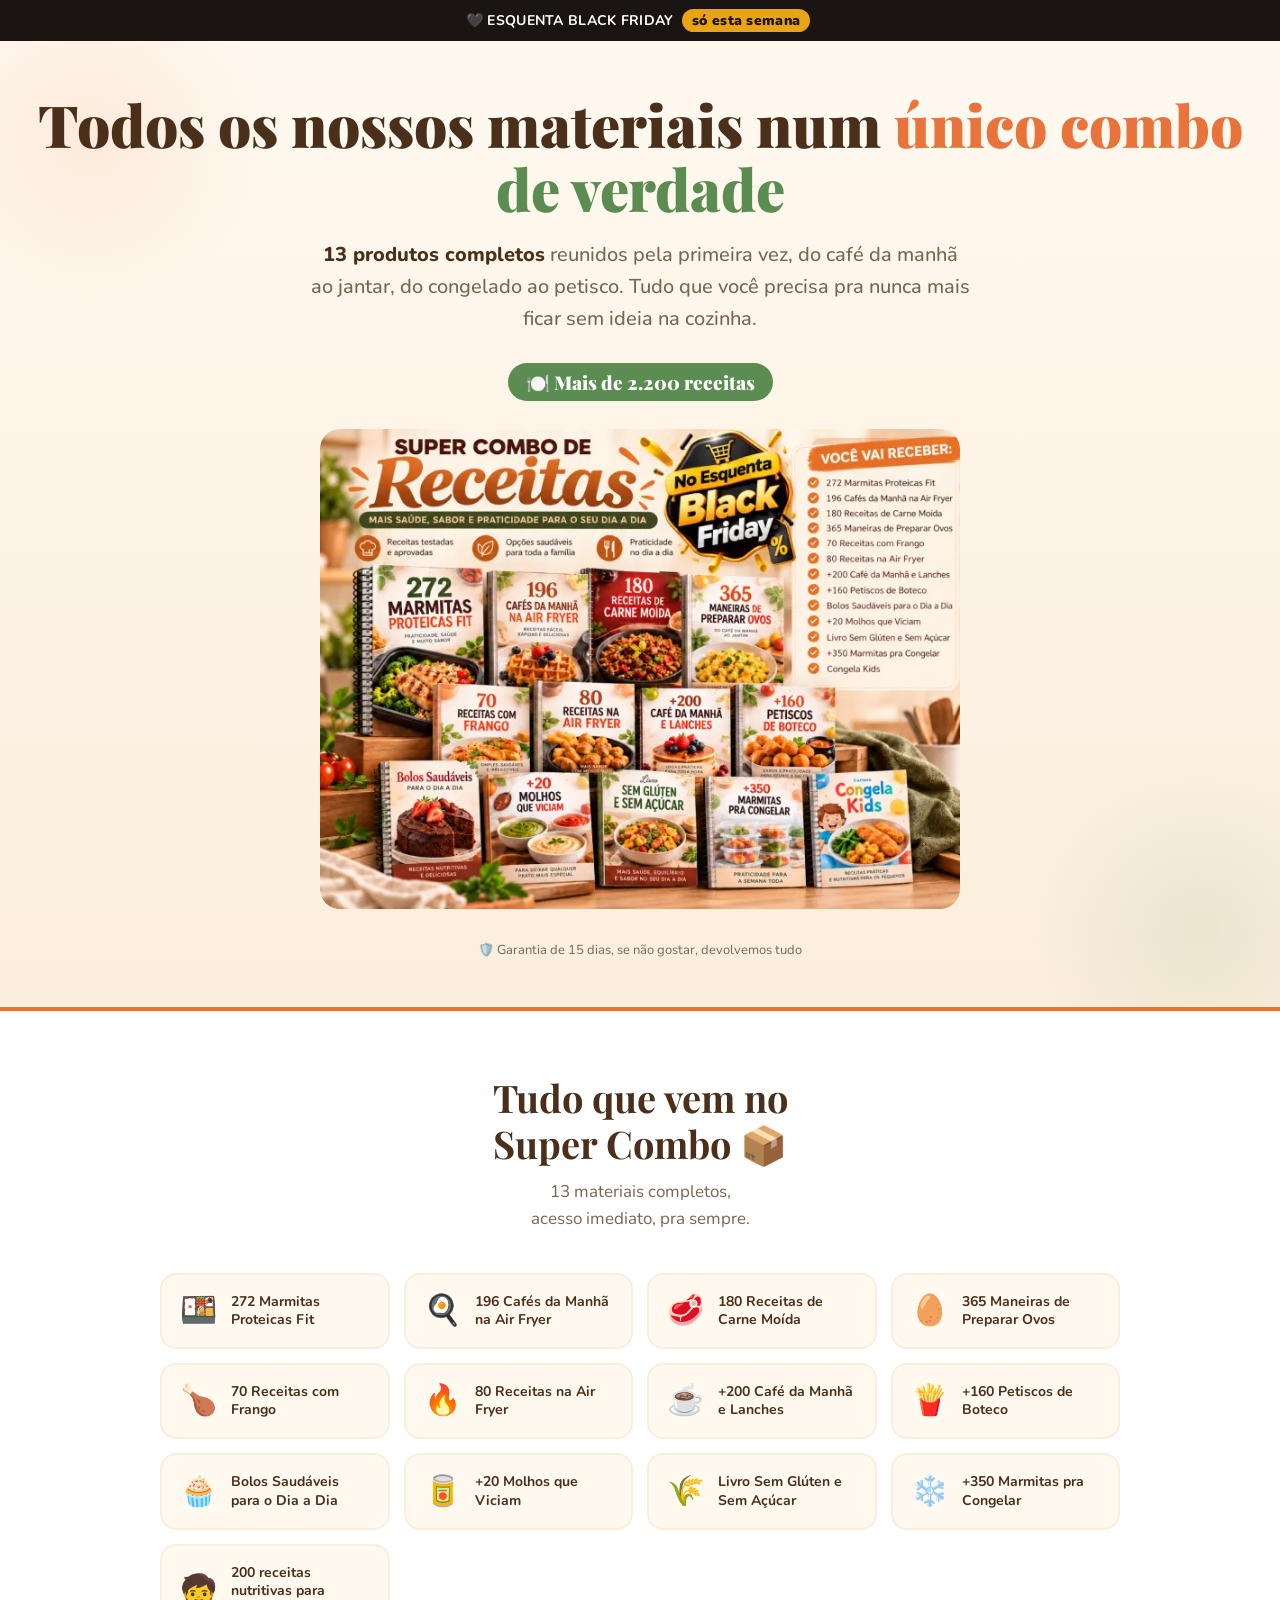
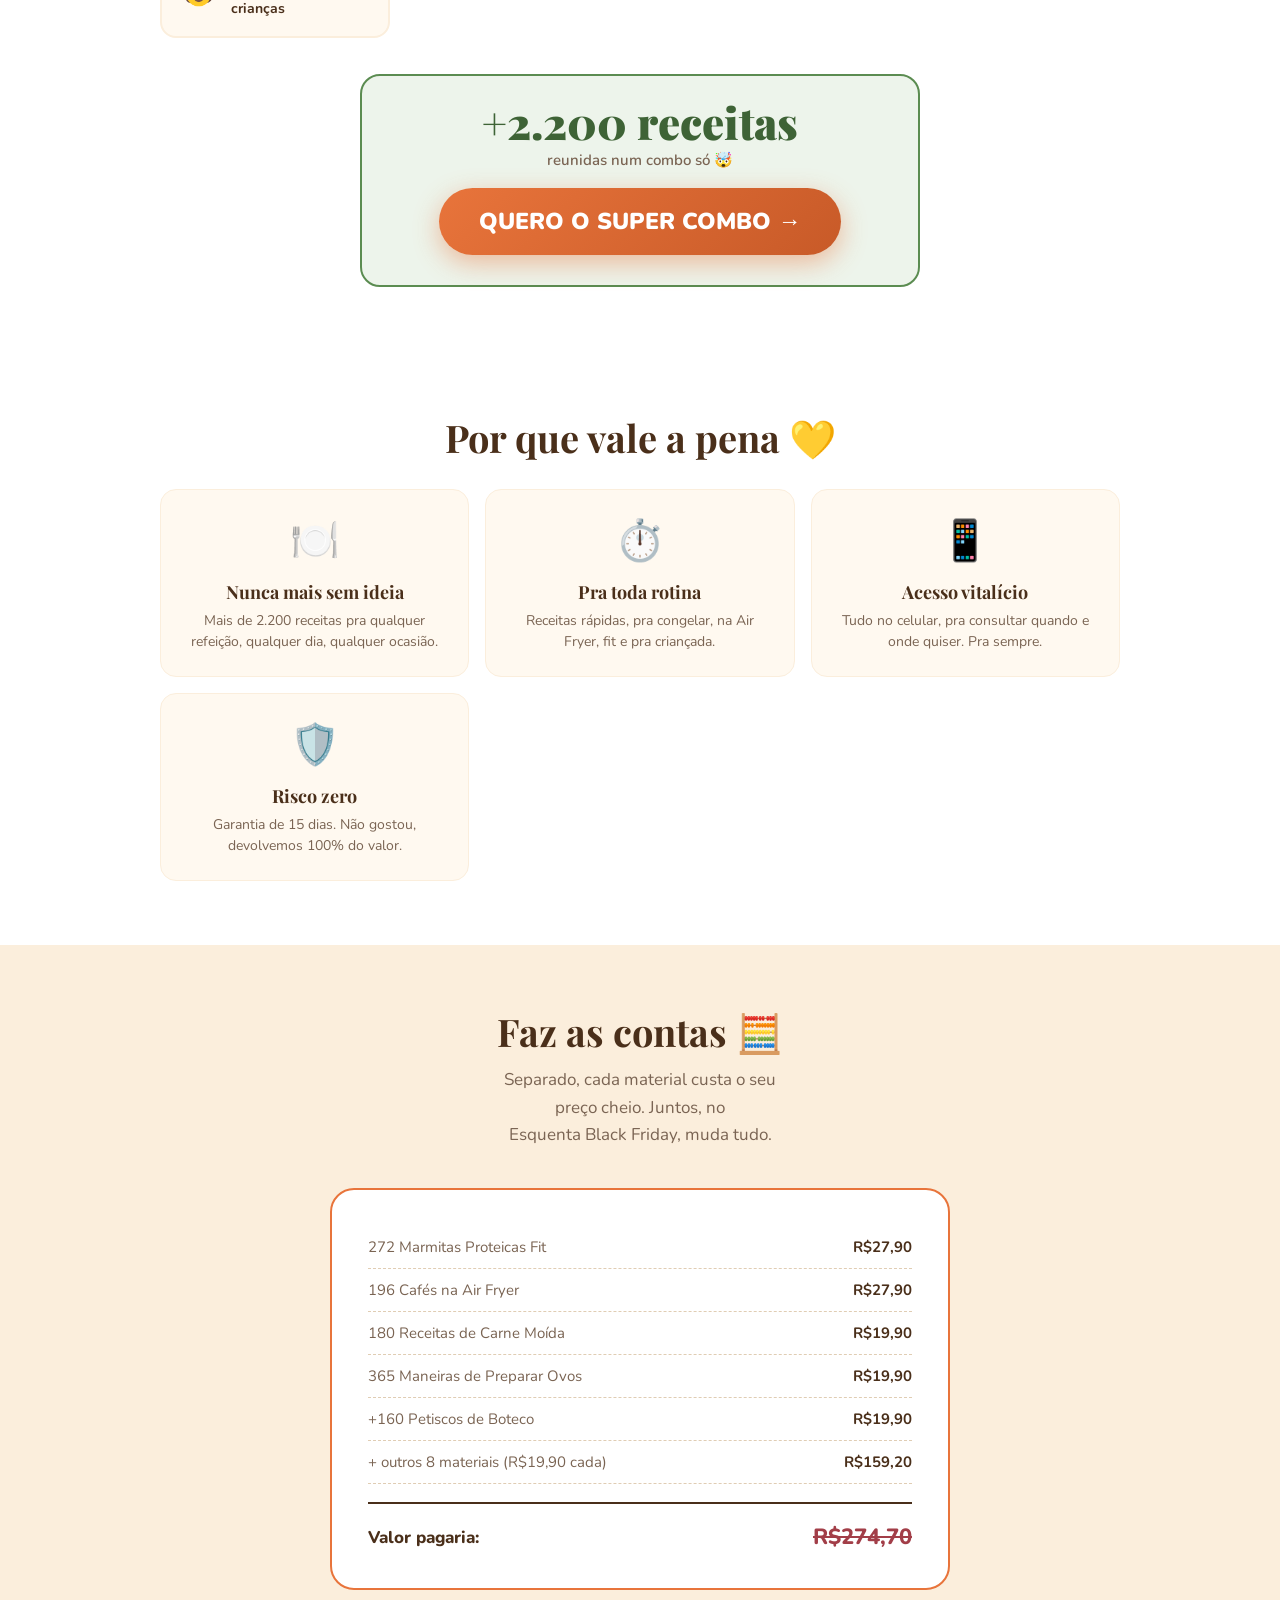
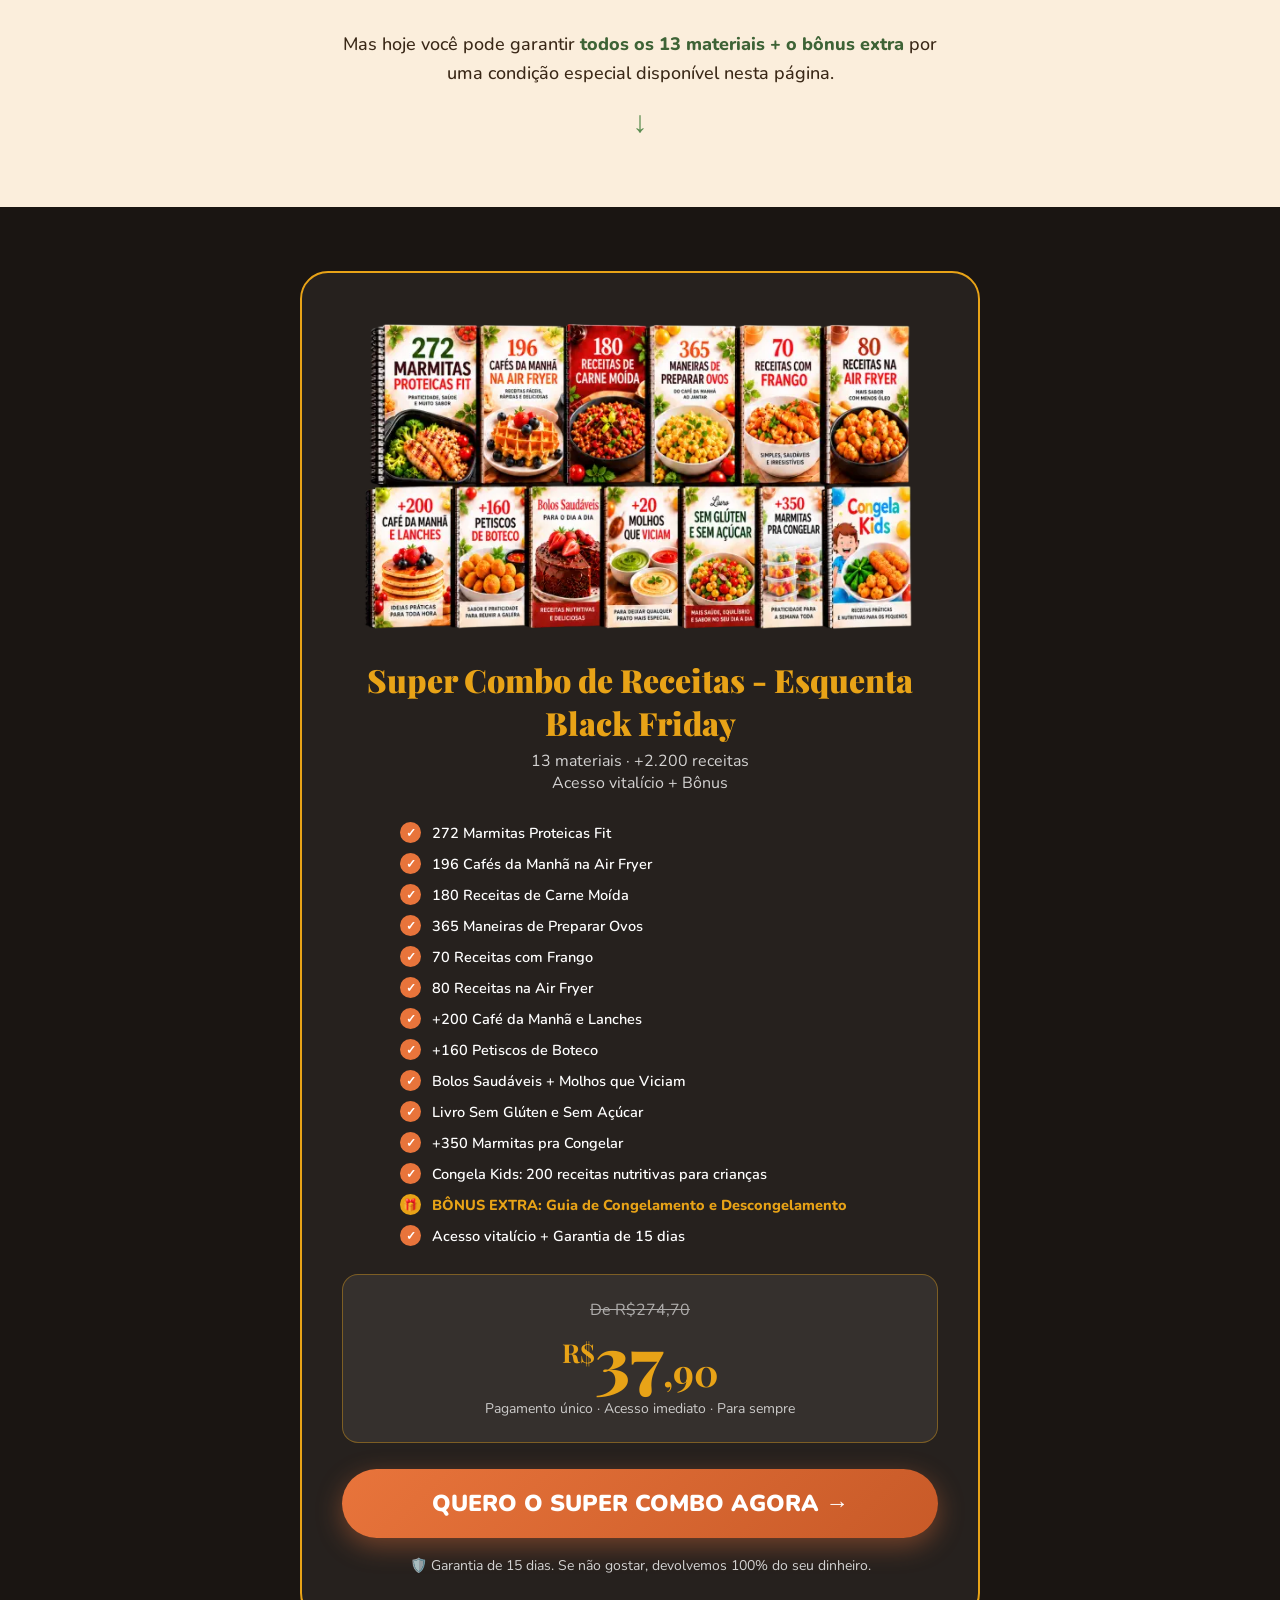
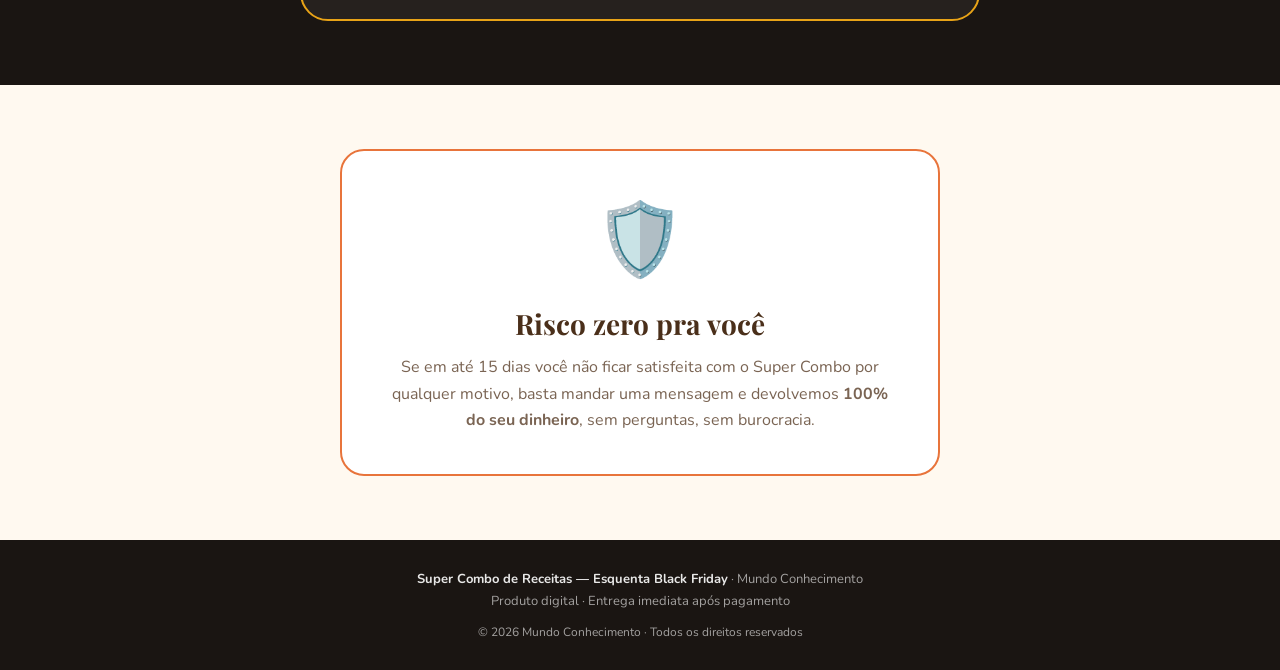
==== index.html @ dd723cbb "1k" ====
<!DOCTYPE html>
<html lang="pt-BR">
<head>
<meta charset="UTF-8">
<meta name="viewport" content="width=device-width, initial-scale=1.0">
<title>Super Combo de Receitas — Esquenta Black Friday</title>
<link href="https://fonts.googleapis.com/css2?family=Playfair+Display:wght@700;900&family=Nunito:wght@400;500;600;700;800;900&display=swap" rel="stylesheet">
<link rel="stylesheet" href="style.css">
</head>
<body>

<div class="topbar">
  🖤 ESQUENTA BLACK FRIDAY <span>só esta semana</span>
</div>

<section class="hero">
  <h1>Todos os nossos materiais num <em>único combo</em> <span class="verde">de verdade</span></h1>
  <p class="hero-sub">
    <strong>13 produtos completos</strong> reunidos pela primeira vez, do café da manhã ao jantar, do congelado ao petisco. Tudo que você precisa pra nunca mais ficar sem ideia na cozinha.
  </p>
  <div class="mega-num">🍽️ Mais de 2.200 receitas</div>

  <img src="assets/hero_4.webp" alt="Mockup do Super Combo de Receitas" class="hero-img">

  <div class="garantia-mini">🛡️ Garantia de 15 dias, se não gostar, devolvemos tudo</div>
</section>

<!-- OS 13 MATERIAIS -->
<section class="sec-tudo">
  <div class="container">
    <h2 class="section-title">Tudo que vem no <br>Super Combo 📦</h2>
    <p class="section-sub">13 materiais completos, <br>acesso imediato, pra sempre.</p>
    <div class="tudo-grid">
      <div class="tudo-card"><span class="ic">🍱</span><span class="txt">272 Marmitas Proteicas Fit</span></div>
      <div class="tudo-card"><span class="ic">🍳</span><span class="txt">196 Cafés da Manhã na Air Fryer</span></div>
      <div class="tudo-card"><span class="ic">🥩</span><span class="txt">180 Receitas de Carne Moída</span></div>
      <div class="tudo-card"><span class="ic">🥚</span><span class="txt">365 Maneiras de Preparar Ovos</span></div>
      <div class="tudo-card"><span class="ic">🍗</span><span class="txt">70 Receitas com Frango</span></div>
      <div class="tudo-card"><span class="ic">🔥</span><span class="txt">80 Receitas na Air Fryer</span></div>
      <div class="tudo-card"><span class="ic">☕</span><span class="txt">+200 Café da Manhã e Lanches</span></div>
      <div class="tudo-card"><span class="ic">🍟</span><span class="txt">+160 Petiscos de Boteco</span></div>
      <div class="tudo-card"><span class="ic">🧁</span><span class="txt">Bolos Saudáveis para o Dia a Dia</span></div>
      <div class="tudo-card"><span class="ic">🥫</span><span class="txt">+20 Molhos que Viciam</span></div>
      <div class="tudo-card"><span class="ic">🌾</span><span class="txt">Livro Sem Glúten e Sem Açúcar</span></div>
      <div class="tudo-card"><span class="ic">❄️</span><span class="txt">+350 Marmitas pra Congelar</span></div>
      <div class="tudo-card"><span class="ic">🧒</span><span class="txt">200 receitas nutritivas para crianças</span></div>
    </div>
    <div class="total-receitas">
      <div class="big">+2.200 receitas</div>
      <p>reunidas num combo só 🤯</p>
      <a href="#oferta" class="cta-btn">QUERO O SUPER COMBO →</a>
    </div>
  </div>
</section>

<!-- BENEFÍCIOS -->
<section class="sec-beneficios">
  <div class="container">
    <h2 class="section-title">Por que vale a pena 💛</h2>
    <div class="benef-grid">
      <div class="benef-card"><span class="ic">🍽️</span><h3>Nunca mais sem ideia</h3><p>Mais de 2.200 receitas pra qualquer refeição, qualquer dia, qualquer ocasião.</p></div>
      <div class="benef-card"><span class="ic">⏱️</span><h3>Pra toda rotina</h3><p>Receitas rápidas, pra congelar, na Air Fryer, fit e pra criançada.</p></div>
      <div class="benef-card"><span class="ic">📱</span><h3>Acesso vitalício</h3><p>Tudo no celular, pra consultar quando e onde quiser. Pra sempre.</p></div>
      <div class="benef-card"><span class="ic">🛡️</span><h3>Risco zero</h3><p>Garantia de 15 dias. Não gostou, devolvemos 100% do valor.</p></div>
    </div>
  </div>
</section>

<!-- ANCORAGEM -->
<section class="sec-valor">
  <div class="container">
    <h2 class="section-title">Faz as contas 🧮</h2>
    <p class="section-sub">Separado, cada material custa o seu <br>preço cheio. Juntos, no <br>Esquenta Black Friday, muda tudo.</p>
    <div class="valor-box">
      <div class="valor-linha"><span>272 Marmitas Proteicas Fit</span><span class="preco">R$27,90</span></div>
      <div class="valor-linha"><span>196 Cafés na Air Fryer</span><span class="preco">R$27,90</span></div>
      <div class="valor-linha"><span>180 Receitas de Carne Moída</span><span class="preco">R$19,90</span></div>
      <div class="valor-linha"><span>365 Maneiras de Preparar Ovos</span><span class="preco">R$19,90</span></div>
      <div class="valor-linha"><span>+160 Petiscos de Boteco</span><span class="preco">R$19,90</span></div>
      <div class="valor-linha"><span>+ outros 8 materiais (R$19,90 cada)</span><span class="preco">R$159,20</span></div>
      <div class="valor-total"><span>Valor pagaria:</span><span class="riscado">R$274,70</span></div>
    </div>
    <div class="ponte-oferta">
      <p>Mas hoje você pode garantir <strong>todos os 13 materiais + o bônus extra</strong> por uma condição especial disponível nesta página.</p>
      <a href="#oferta" class="seta" aria-label="Ver oferta">↓</a>
    </div>
  </div>
</section>

<!-- OFERTA -->
<section class="sec-oferta" id="oferta">
  <div class="container">
    <div class="oferta-box">
      <img src="assets/600b2257_604f_4e3c_8ad4_a1678b78e243_photoroom_1.webp" alt="Os 13 materiais do Super Combo de Receitas" class="oferta-img">
      <div class="titulo">Super Combo de Receitas - Esquenta Black Friday</div>
      <div class="subtitulo">13 materiais · +2.200 receitas <br>Acesso vitalício + Bônus</div>
      <ul class="inclui-lista">
        <li>272 Marmitas Proteicas Fit</li>
        <li>196 Cafés da Manhã na Air Fryer</li>
        <li>180 Receitas de Carne Moída</li>
        <li>365 Maneiras de Preparar Ovos</li>
        <li>70 Receitas com Frango</li>
        <li>80 Receitas na Air Fryer</li>
        <li>+200 Café da Manhã e Lanches</li>
        <li>+160 Petiscos de Boteco</li>
        <li>Bolos Saudáveis + Molhos que Viciam</li>
        <li>Livro Sem Glúten e Sem Açúcar</li>
        <li>+350 Marmitas pra Congelar</li>
        <li>Congela Kids: 200 receitas nutritivas para crianças</li>
        <li class="bonus">BÔNUS EXTRA: Guia de Congelamento e Descongelamento</li>
        <li>Acesso vitalício + Garantia de 15 dias</li>
      </ul>
      <div class="preco-box">
        <div class="preco-de">De R$274,70</div>
        <div class="preco-por"><span>R$</span>37<span class="cents">,90</span></div>
        <div class="preco-detalhe">Pagamento único · Acesso imediato · Para sempre</div>
      </div>
      <a href="https://pay.wiapy.com/IzXj_WwQVL1X" class="cta-btn-bf">QUERO O SUPER COMBO AGORA →</a>
      <div class="garantia-box">🛡️ Garantia de 15 dias. Se não gostar, devolvemos 100% do seu dinheiro.</div>
    </div>
  </div>
</section>

<!-- GARANTIA -->
<section class="sec-garantia">
  <div class="container">
    <div class="garantia-inner">
      <span class="g-big">🛡️</span>
      <h3>Risco zero pra você</h3>
      <p>Se em até 15 dias você não ficar satisfeita com o Super Combo por qualquer motivo, basta mandar uma mensagem e devolvemos <strong>100% do seu dinheiro</strong>, sem perguntas, sem burocracia.</p>
    </div>
  </div>
</section>

<footer>
  <p><strong>Super Combo de Receitas — Esquenta Black Friday</strong> · Mundo Conhecimento</p>
  <p>Produto digital · Entrega imediata após pagamento</p>
  <p style="margin-top:10px;font-size:12px;">© 2026 Mundo Conhecimento · Todos os direitos reservados</p>
</footer>

<script src="script.js"></script>
</body>
</html>
---- style.css ----
*, *::before, *::after { box-sizing: border-box; margin: 0; padding: 0; }

:root {
  --creme: #FFF9F0;
  --creme-escuro: #FBEEDC;
  --terracota: #E8743B;
  --terracota-escuro: #C85A28;
  --verde: #5B8C51;
  --verde-escuro: #3E6336;
  --mostarda: #E8A317;
  --vinho: #A23E48;
  --marrom: #4A2F1A;
  --texto: #3A2817;
  --texto-muted: #7A6453;
  --branco: #FFFFFF;
  --preto-bf: #1A1512;
}

body { font-family: 'Nunito', sans-serif; color: var(--texto); background: var(--creme); overflow-x: hidden; }

/* TOPBAR BLACK FRIDAY */
.topbar { background: var(--preto-bf); color: white; text-align: center; padding: 11px 12px; font-size: clamp(11px, 3.4vw, 14px); font-weight: 700; letter-spacing: 0.3px; white-space: nowrap; }
.topbar span { background: var(--mostarda); color: var(--preto-bf); border-radius: 20px; padding: 2px 10px; font-weight: 900; margin: 0 4px; }

/* HERO */
.hero { background: linear-gradient(180deg, #FFF9F0 0%, #FBEEDC 100%); padding: 52px 24px 48px; text-align: center; position: relative; overflow: hidden; border-bottom: 4px solid var(--terracota); }
.hero::before { content: ''; position: absolute; top: -90px; left: -90px; width: 360px; height: 360px; background: radial-gradient(circle, rgba(232,116,59,0.1) 0%, transparent 70%); border-radius: 50%; pointer-events: none; }
.hero::after { content: ''; position: absolute; bottom: -90px; right: -90px; width: 340px; height: 340px; background: radial-gradient(circle, rgba(91,140,81,0.1) 0%, transparent 70%); border-radius: 50%; pointer-events: none; }

.badge-bf { display: inline-flex; align-items: center; gap: 8px; background: var(--preto-bf); color: var(--mostarda); border-radius: 30px; padding: 7px 20px; font-size: 13px; font-weight: 900; margin-bottom: 22px; letter-spacing: 1px; text-transform: uppercase; position: relative; z-index: 1; }
.badge-bf .dot { width: 7px; height: 7px; background: var(--terracota); border-radius: 50%; animation: pulse 1.4s ease-in-out infinite; }
@keyframes pulse { 0%, 100% { transform: scale(1); } 50% { transform: scale(1.6); } }

.hero h1 { font-family: 'Playfair Display', serif; font-size: clamp(32px, 6vw, 58px); font-weight: 900; color: var(--marrom); line-height: 1.1; margin-bottom: 18px; position: relative; z-index: 1; }
.hero h1 em { font-style: normal; color: var(--terracota); }
.hero h1 .verde { color: var(--verde); }

.hero-sub { font-size: clamp(16px, 2.3vw, 20px); color: var(--texto-muted); max-width: 660px; margin: 0 auto 28px; line-height: 1.6; font-weight: 500; position: relative; z-index: 1; }
.hero-sub strong { color: var(--marrom); font-weight: 800; }

.mega-num { display: inline-block; background: var(--verde); color: white; font-family: 'Playfair Display', serif; font-weight: 900; font-size: clamp(15px, 2.3vw, 19px); padding: 6px 18px; border-radius: 30px; margin-bottom: 28px; position: relative; z-index: 1; }

.hero-img { display: block; max-width: 640px; width: 100%; height: auto; margin: 0 auto 32px; border-radius: 20px; position: relative; z-index: 1; }

.cta-btn { display: inline-block; background: linear-gradient(135deg, var(--terracota) 0%, var(--terracota-escuro) 100%); color: white; font-family: 'Nunito', sans-serif; font-size: clamp(15px, 4.2vw, 23px); font-weight: 900; padding: 18px clamp(22px, 5vw, 40px); white-space: nowrap; border-radius: 50px; text-decoration: none; border: none; box-shadow: 0 8px 26px rgba(232,116,59,0.45); transition: transform 0.2s, box-shadow 0.2s; position: relative; overflow: hidden; cursor: pointer; max-width: 100%; z-index: 1; }
.cta-btn::after { content: ''; position: absolute; top: 0; left: -100%; width: 60%; height: 100%; background: linear-gradient(90deg, transparent, rgba(255,255,255,0.3), transparent); transform: skewX(-20deg); animation: shimmer 2.8s ease-in-out infinite; }
@keyframes shimmer { 0% { left: -100%; } 100% { left: 200%; } }
.cta-btn:hover { transform: translateY(-3px); box-shadow: 0 12px 34px rgba(232,116,59,0.55); }

.preco-hero { margin-top: 20px; font-size: 15px; color: var(--texto-muted); position: relative; z-index: 1; }
.preco-hero .de { text-decoration: line-through; opacity: 0.55; }
.preco-hero strong { font-family: 'Playfair Display', serif; font-size: 32px; color: var(--terracota); font-weight: 900; }
.garantia-mini { display: flex; align-items: center; justify-content: center; gap: 6px; font-size: 13px; color: var(--texto-muted); margin-top: 12px; position: relative; z-index: 1; }

/* SEÇÕES */
section { padding: 64px 24px; }
.container { max-width: 960px; margin: 0 auto; }
.section-title { font-family: 'Playfair Display', serif; font-size: clamp(24px, 4vw, 38px); font-weight: 700; text-align: center; margin-bottom: 12px; color: var(--marrom); line-height: 1.2; }
.section-sub { text-align: center; color: var(--texto-muted); font-size: 17px; max-width: 620px; margin: 0 auto 40px; line-height: 1.6; }

/* O QUE VEM - GRID DOS 13 */
.sec-tudo { background: var(--branco); }
.tudo-grid { display: grid; grid-template-columns: repeat(auto-fill, minmax(220px, 1fr)); gap: 14px; }
.tudo-card { background: var(--creme); border: 2px solid var(--creme-escuro); border-radius: 16px; padding: 18px 18px; display: flex; align-items: center; gap: 14px; transition: transform 0.2s, border-color 0.2s; }
.tudo-card:hover { transform: translateY(-3px); border-color: var(--terracota); }
.tudo-card .ic { font-size: 30px; flex-shrink: 0; line-height: 1; }
.tudo-card .txt { font-size: 14px; font-weight: 700; color: var(--marrom); line-height: 1.3; }
.tudo-card .txt small { display: block; font-weight: 600; color: var(--texto-muted); font-size: 12px; margin-top: 2px; }

.total-receitas { text-align: center; margin-top: 36px; background: var(--verde-claro, #EDF4EB); border: 2px solid var(--verde); border-radius: 20px; padding: 24px; max-width: 560px; margin-left: auto; margin-right: auto; }
.total-receitas .big { font-family: 'Playfair Display', serif; font-size: 44px; font-weight: 900; color: var(--verde-escuro); line-height: 1; }
.total-receitas p { font-size: 15px; color: var(--texto-muted); margin-top: 6px; font-weight: 600; }

/* ANCORAGEM DE VALOR */
.sec-valor { background: var(--creme-escuro); }
.valor-box { max-width: 620px; margin: 0 auto; background: white; border-radius: 24px; padding: 36px; border: 2px solid var(--terracota); }
.valor-linha { display: flex; justify-content: space-between; align-items: center; padding: 11px 0; border-bottom: 1px dashed #E0CDB4; font-size: 15px; color: var(--texto-muted); }
.valor-linha:last-of-type { border-bottom: none; }
.valor-linha .preco { font-weight: 700; color: var(--marrom); }
.valor-total { display: flex; justify-content: space-between; align-items: center; margin-top: 18px; padding-top: 18px; border-top: 2px solid var(--marrom); font-size: 17px; font-weight: 800; color: var(--marrom); }
.valor-total .riscado { text-decoration: line-through; color: var(--vinho); font-size: 22px; }
.valor-hoje { text-align: center; margin-top: 24px; }
.valor-hoje .label { font-size: 15px; color: var(--texto-muted); font-weight: 600; }
.valor-hoje .num { font-family: 'Playfair Display', serif; font-size: 56px; font-weight: 900; color: var(--terracota); line-height: 1; }
.valor-hoje .num span { font-size: 26px; vertical-align: super; }
.total-receitas .cta-btn { margin-top: 18px; }

/* PONTE PARA A OFERTA */
.ponte-oferta { text-align: center; max-width: 620px; margin: 40px auto 0; }
.ponte-oferta p { font-size: 18px; line-height: 1.6; color: var(--texto); font-weight: 500; }
.ponte-oferta strong { color: var(--verde-escuro); font-weight: 800; }
.ponte-oferta .seta { display: inline-block; margin-top: 14px; font-size: 30px; font-weight: 700; color: var(--verde); text-decoration: none; animation: descer 1.6s ease-in-out infinite; }
@keyframes descer { 0%, 100% { transform: translateY(0); } 50% { transform: translateY(6px); } }

/* PARA QUEM / BENEFÍCIOS */
.sec-beneficios { background: var(--branco); }
.benef-grid { margin-top: 28px; display: grid; grid-template-columns: repeat(auto-fit, minmax(240px, 1fr)); gap: 16px; }
.benef-card { background: var(--creme); border-radius: 16px; padding: 24px 22px; text-align: center; border: 1.5px solid var(--creme-escuro); }
.benef-card .ic { font-size: 40px; display: block; margin-bottom: 12px; }
.benef-card h3 { font-family: 'Playfair Display', serif; font-size: 18px; color: var(--marrom); margin-bottom: 6px; }
.benef-card p { font-size: 14px; color: var(--texto-muted); line-height: 1.5; }

/* CARROSSEL / PRÉVIA */
.sec-carrossel { background: var(--creme-escuro); }
.carrossel-wrapper { display: flex; align-items: center; gap: 12px; margin-top: 8px; }
.carrossel-track-outer { overflow: hidden; flex: 1; border-radius: 16px; }
.carrossel-track { display: flex; gap: 16px; transition: transform 0.4s ease; will-change: transform; }
.carr-slide { flex: 0 0 calc((100% - 32px) / 3); border-radius: 14px; overflow: hidden; aspect-ratio: 3/4; }
.carr-slide img { width: 100%; height: 100%; object-fit: cover; display: block; }
.carr-placeholder { background: repeating-linear-gradient(45deg, #F3E2CB, #F3E2CB 12px, #EFD9BC 12px, #EFD9BC 24px); display: flex; align-items: center; justify-content: center; font-size: 13px; font-weight: 700; color: var(--terracota-escuro); border: 2px dashed var(--terracota); }
.carr-btn { background: var(--terracota); color: white; border: none; border-radius: 50%; width: 44px; height: 44px; font-size: 26px; cursor: pointer; flex-shrink: 0; display: flex; align-items: center; justify-content: center; transition: background 0.2s, transform 0.2s; box-shadow: 0 2px 8px rgba(0,0,0,0.15); }
.carr-btn:hover { background: var(--terracota-escuro); transform: scale(1.08); }
.carr-dots { display: flex; justify-content: center; gap: 8px; margin-top: 20px; }
.carr-dot { width: 10px; height: 10px; border-radius: 50%; background: #D9C3A6; cursor: pointer; transition: background 0.2s, transform 0.2s; border: none; }
.carr-dot.ativo { background: var(--terracota); transform: scale(1.3); }
@media (max-width: 600px) { .carr-slide { flex: 0 0 calc((100% - 16px) / 2); } .carr-btn { width: 36px; height: 36px; font-size: 20px; } }
@media (max-width: 400px) { .carr-slide { flex: 0 0 100%; } }

/* OFERTA */
.sec-oferta { background: var(--preto-bf); color: white; }
.oferta-box { max-width: 680px; margin: 0 auto; background: rgba(255,255,255,0.05); border-radius: 28px; border: 2px solid var(--mostarda); padding: 44px 40px; text-align: center; }
.oferta-img { display: block; width: 100%; max-width: 560px; height: auto; margin: 0 auto 24px; }
.oferta-box .titulo { font-family: 'Playfair Display', serif; font-size: clamp(24px, 4vw, 32px); font-weight: 900; margin-bottom: 6px; color: var(--mostarda); }
.oferta-box .subtitulo { font-size: 16px; opacity: 0.8; margin-bottom: 28px; }
.inclui-lista { list-style: none; text-align: left; margin-bottom: 28px; display: grid; gap: 10px; max-width: 480px; margin-left: auto; margin-right: auto; }
.inclui-lista li { display: flex; align-items: center; gap: 11px; font-size: 14.5px; font-weight: 600; }
.inclui-lista li::before { content: '✓'; background: var(--terracota); color: white; width: 21px; height: 21px; border-radius: 50%; display: flex; align-items: center; justify-content: center; font-weight: 900; font-size: 12px; flex-shrink: 0; }
.inclui-lista li.bonus { color: var(--mostarda); font-weight: 800; }
.inclui-lista li.bonus::before { content: '🎁'; background: var(--mostarda); font-size: 12px; }
.preco-box { background: rgba(255,255,255,0.07); border-radius: 16px; padding: 24px; margin-bottom: 26px; border: 1px solid rgba(232,163,23,0.4); }
.preco-de { font-size: 16px; opacity: 0.6; text-decoration: line-through; margin-bottom: 4px; }
.preco-por { font-family: 'Playfair Display', serif; font-size: clamp(50px, 11vw, 68px); font-weight: 900; line-height: 1; color: var(--mostarda); }
.preco-por span { font-size: 26px; vertical-align: super; font-weight: 700; }
.preco-por .cents { font-size: 38px; vertical-align: baseline; }
.preco-detalhe { font-size: 14px; opacity: 0.75; margin-top: 6px; }
.cta-btn-bf { display: block; background: linear-gradient(135deg, var(--terracota) 0%, var(--terracota-escuro) 100%); color: white; font-family: 'Nunito', sans-serif; font-size: clamp(18px, 3vw, 23px); font-weight: 900; padding: 19px 40px; border-radius: 50px; text-decoration: none; cursor: pointer; border: none; box-shadow: 0 8px 26px rgba(232,116,59,0.4); transition: transform 0.2s, box-shadow 0.2s; width: 100%; }
.cta-btn-bf:hover { transform: translateY(-3px); box-shadow: 0 12px 34px rgba(232,116,59,0.55); }
.garantia-box { margin-top: 18px; display: flex; align-items: center; justify-content: center; gap: 8px; font-size: 14px; opacity: 0.8; flex-wrap: wrap; text-align: center; }

/* GARANTIA */
.sec-garantia { background: var(--creme); }
.garantia-inner { max-width: 600px; margin: 0 auto; background: white; border-radius: 24px; padding: 40px; text-align: center; border: 2px solid var(--terracota); }
.garantia-inner .g-big { font-size: 72px; margin-bottom: 16px; display: block; }
.garantia-inner h3 { font-family: 'Playfair Display', serif; font-size: 28px; font-weight: 700; color: var(--marrom); margin-bottom: 12px; }
.garantia-inner p { font-size: 16px; color: var(--texto-muted); line-height: 1.65; }

/* FOOTER */
footer { background: var(--preto-bf); color: rgba(255,255,255,0.6); text-align: center; padding: 28px 24px; font-size: 13px; line-height: 1.7; }
footer strong { color: rgba(255,255,255,0.9); }

@media (max-width: 600px) {
  .tudo-grid { grid-template-columns: repeat(2, 1fr); gap: 10px; }
  .tudo-card { flex-direction: column; text-align: center; gap: 8px; padding: 16px 10px; }
  .tudo-card .txt { font-size: 13px; }
  section { padding: 48px 16px; }
  .oferta-box, .valor-box { padding: 28px 20px; }
  .garantia-inner { padding: 28px 20px; }
  .preco-por { font-size: 52px; }
}
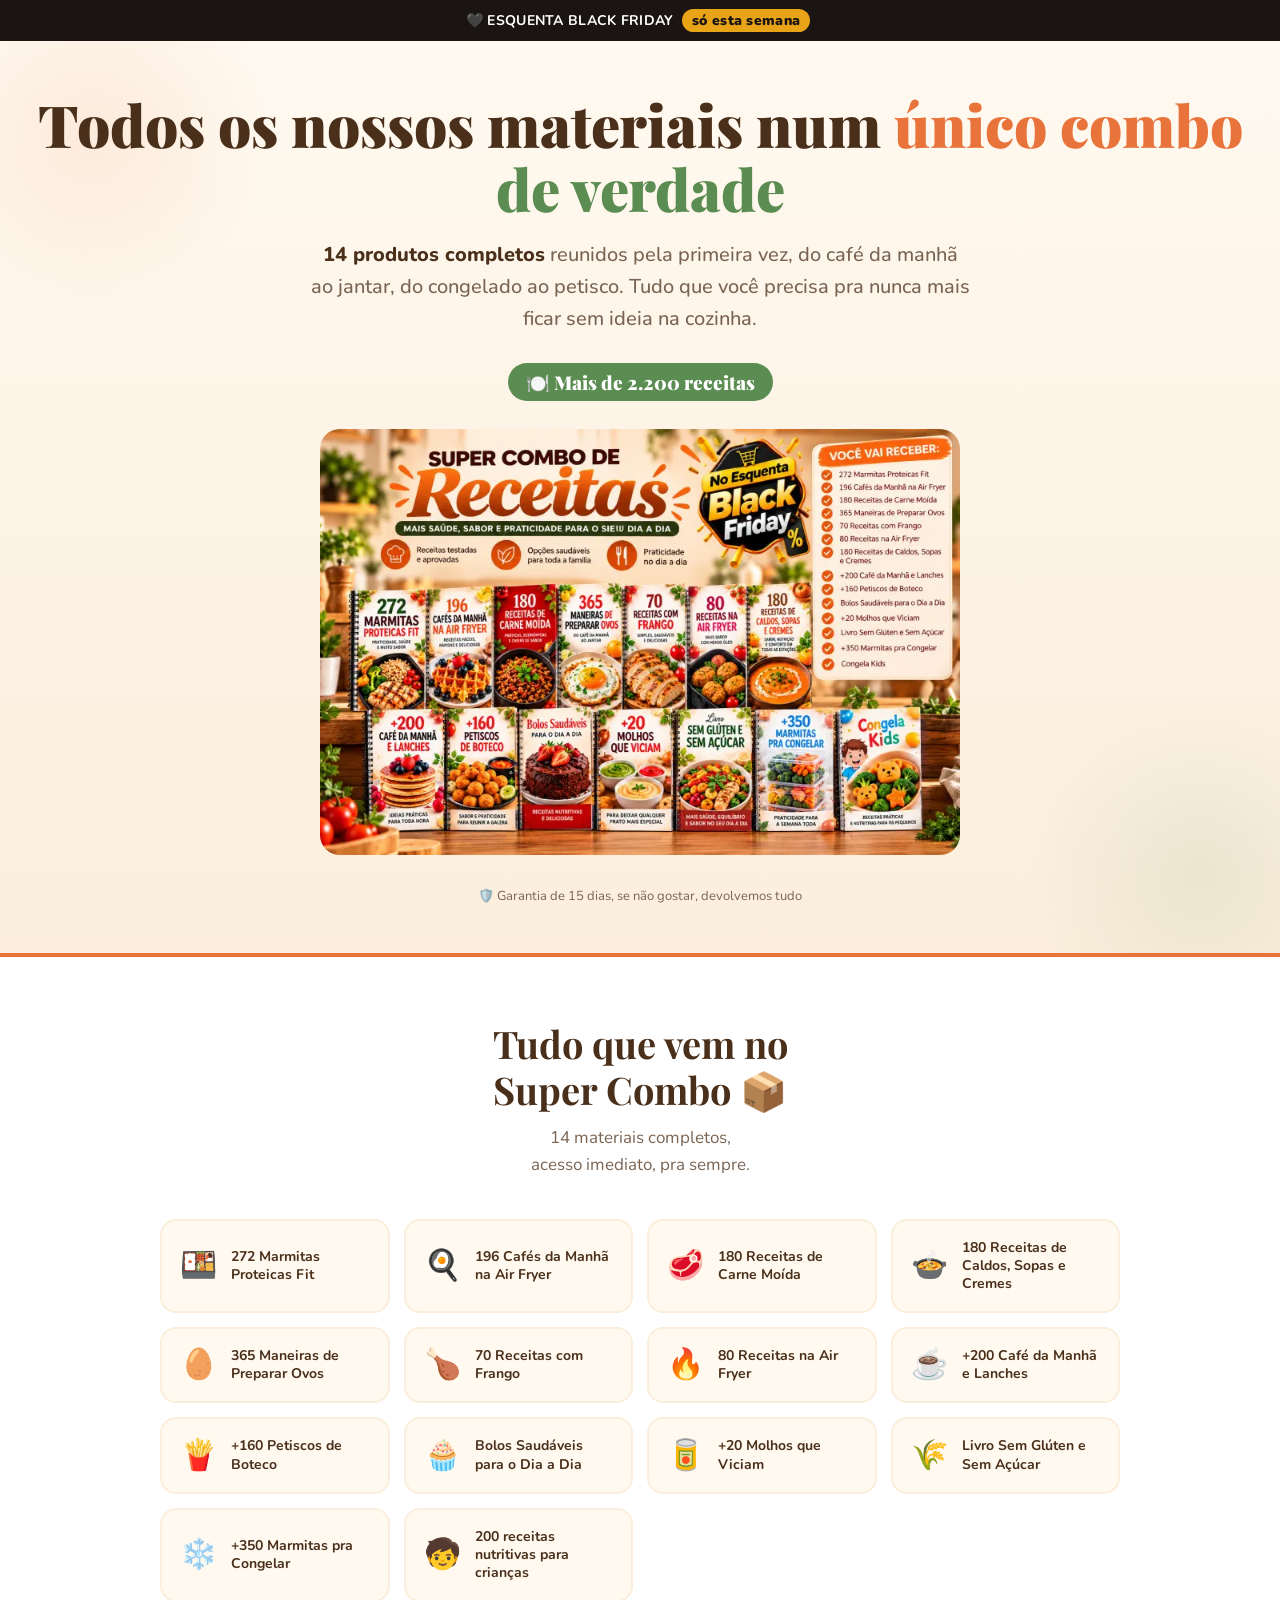
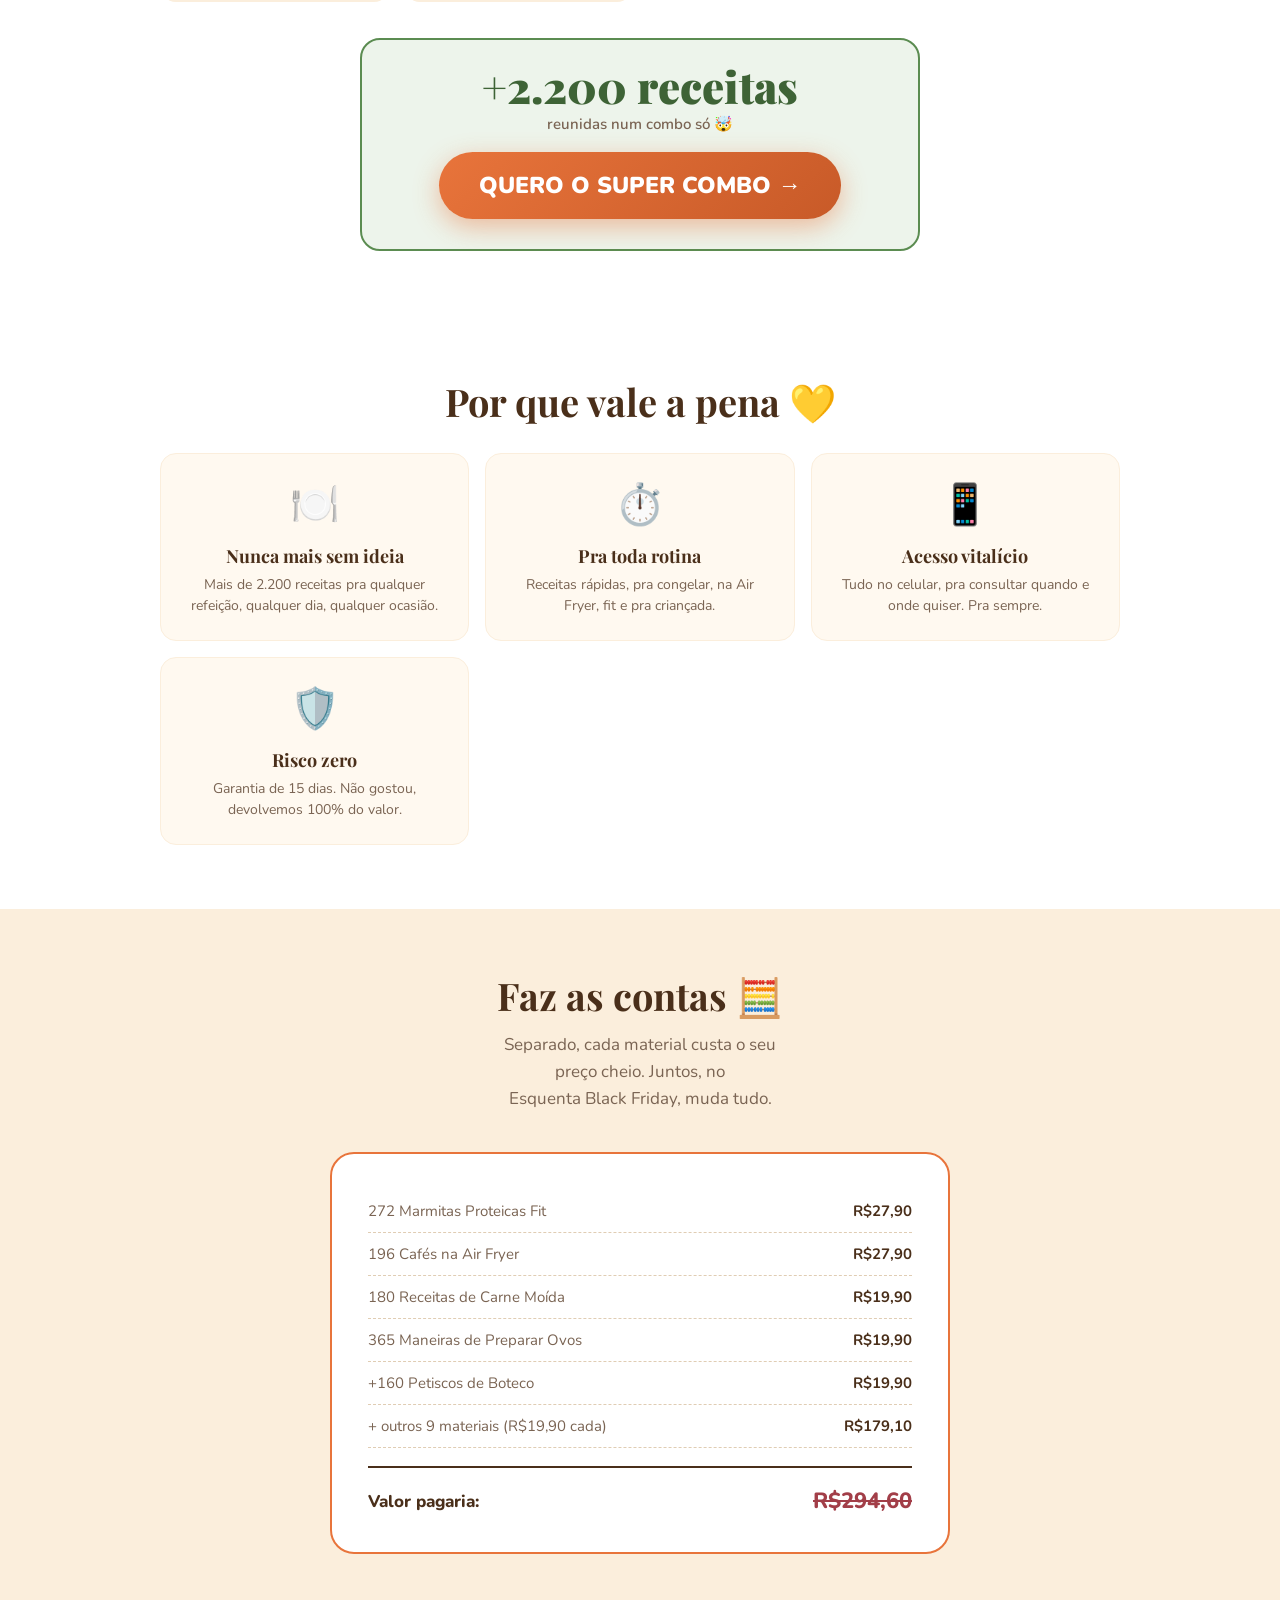
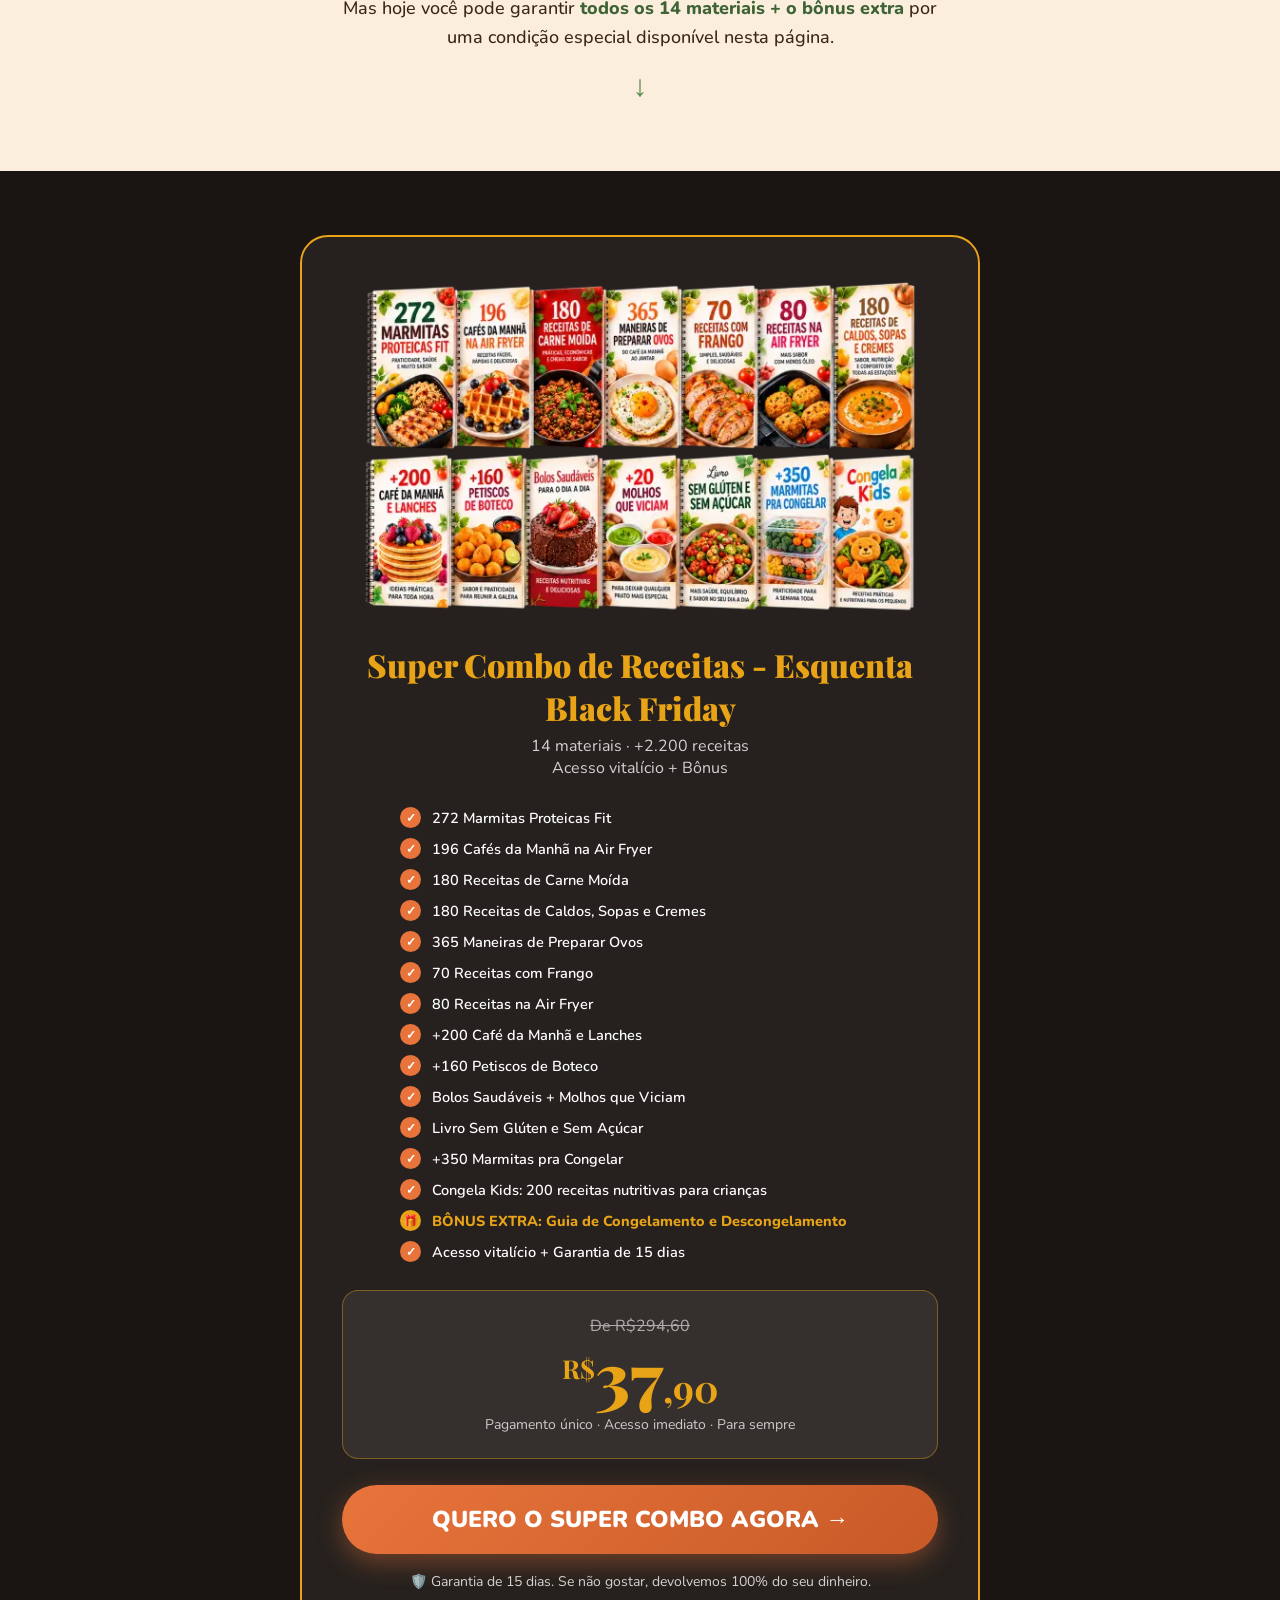
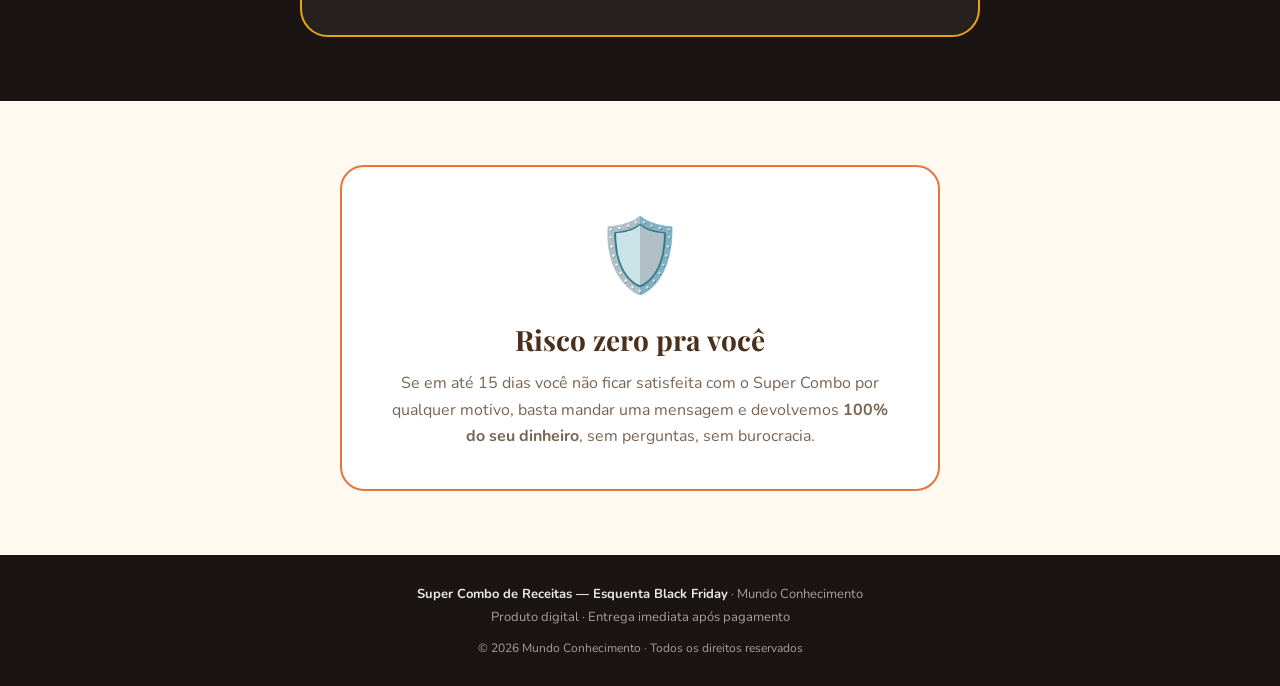
==== commit 7cdc3fbd: "2k" ====
--- a/index.html
+++ b/index.html
@@ -16,7 +16,7 @@
 <section class="hero">
   <h1>Todos os nossos materiais num <em>único combo</em> <span class="verde">de verdade</span></h1>
   <p class="hero-sub">
-    <strong>13 produtos completos</strong> reunidos pela primeira vez, do café da manhã ao jantar, do congelado ao petisco. Tudo que você precisa pra nunca mais ficar sem ideia na cozinha.
+    <strong>14 produtos completos</strong> reunidos pela primeira vez, do café da manhã ao jantar, do congelado ao petisco. Tudo que você precisa pra nunca mais ficar sem ideia na cozinha.
   </p>
   <div class="mega-num">🍽️ Mais de 2.200 receitas</div>
 
@@ -25,15 +25,16 @@
   <div class="garantia-mini">🛡️ Garantia de 15 dias, se não gostar, devolvemos tudo</div>
 </section>
 
-<!-- OS 13 MATERIAIS -->
+<!-- OS 14 MATERIAIS -->
 <section class="sec-tudo">
   <div class="container">
     <h2 class="section-title">Tudo que vem no <br>Super Combo 📦</h2>
-    <p class="section-sub">13 materiais completos, <br>acesso imediato, pra sempre.</p>
+    <p class="section-sub">14 materiais completos, <br>acesso imediato, pra sempre.</p>
     <div class="tudo-grid">
       <div class="tudo-card"><span class="ic">🍱</span><span class="txt">272 Marmitas Proteicas Fit</span></div>
       <div class="tudo-card"><span class="ic">🍳</span><span class="txt">196 Cafés da Manhã na Air Fryer</span></div>
       <div class="tudo-card"><span class="ic">🥩</span><span class="txt">180 Receitas de Carne Moída</span></div>
+      <div class="tudo-card"><span class="ic">🍲</span><span class="txt">180 Receitas de Caldos, Sopas e Cremes</span></div>
       <div class="tudo-card"><span class="ic">🥚</span><span class="txt">365 Maneiras de Preparar Ovos</span></div>
       <div class="tudo-card"><span class="ic">🍗</span><span class="txt">70 Receitas com Frango</span></div>
       <div class="tudo-card"><span class="ic">🔥</span><span class="txt">80 Receitas na Air Fryer</span></div>
@@ -77,11 +78,11 @@
       <div class="valor-linha"><span>180 Receitas de Carne Moída</span><span class="preco">R$19,90</span></div>
       <div class="valor-linha"><span>365 Maneiras de Preparar Ovos</span><span class="preco">R$19,90</span></div>
       <div class="valor-linha"><span>+160 Petiscos de Boteco</span><span class="preco">R$19,90</span></div>
-      <div class="valor-linha"><span>+ outros 8 materiais (R$19,90 cada)</span><span class="preco">R$159,20</span></div>
-      <div class="valor-total"><span>Valor pagaria:</span><span class="riscado">R$274,70</span></div>
+      <div class="valor-linha"><span>+ outros 9 materiais (R$19,90 cada)</span><span class="preco">R$179,10</span></div>
+      <div class="valor-total"><span>Valor pagaria:</span><span class="riscado">R$294,60</span></div>
     </div>
     <div class="ponte-oferta">
-      <p>Mas hoje você pode garantir <strong>todos os 13 materiais + o bônus extra</strong> por uma condição especial disponível nesta página.</p>
+      <p>Mas hoje você pode garantir <strong>todos os 14 materiais + o bônus extra</strong> por uma condição especial disponível nesta página.</p>
       <a href="#oferta" class="seta" aria-label="Ver oferta">↓</a>
     </div>
   </div>
@@ -91,13 +92,14 @@
 <section class="sec-oferta" id="oferta">
   <div class="container">
     <div class="oferta-box">
-      <img src="assets/600b2257_604f_4e3c_8ad4_a1678b78e243_photoroom_1.webp" alt="Os 13 materiais do Super Combo de Receitas" class="oferta-img">
+      <img src="assets/600b2257_604f_4e3c_8ad4_a1678b78e243_photoroom_1.webp" alt="Materiais do Super Combo de Receitas" class="oferta-img">
       <div class="titulo">Super Combo de Receitas - Esquenta Black Friday</div>
-      <div class="subtitulo">13 materiais · +2.200 receitas <br>Acesso vitalício + Bônus</div>
+      <div class="subtitulo">14 materiais · +2.200 receitas <br>Acesso vitalício + Bônus</div>
       <ul class="inclui-lista">
         <li>272 Marmitas Proteicas Fit</li>
         <li>196 Cafés da Manhã na Air Fryer</li>
         <li>180 Receitas de Carne Moída</li>
+        <li>180 Receitas de Caldos, Sopas e Cremes</li>
         <li>365 Maneiras de Preparar Ovos</li>
         <li>70 Receitas com Frango</li>
         <li>80 Receitas na Air Fryer</li>
@@ -111,7 +113,7 @@
         <li>Acesso vitalício + Garantia de 15 dias</li>
       </ul>
       <div class="preco-box">
-        <div class="preco-de">De R$274,70</div>
+        <div class="preco-de">De R$294,60</div>
         <div class="preco-por"><span>R$</span>37<span class="cents">,90</span></div>
         <div class="preco-detalhe">Pagamento único · Acesso imediato · Para sempre</div>
       </div>
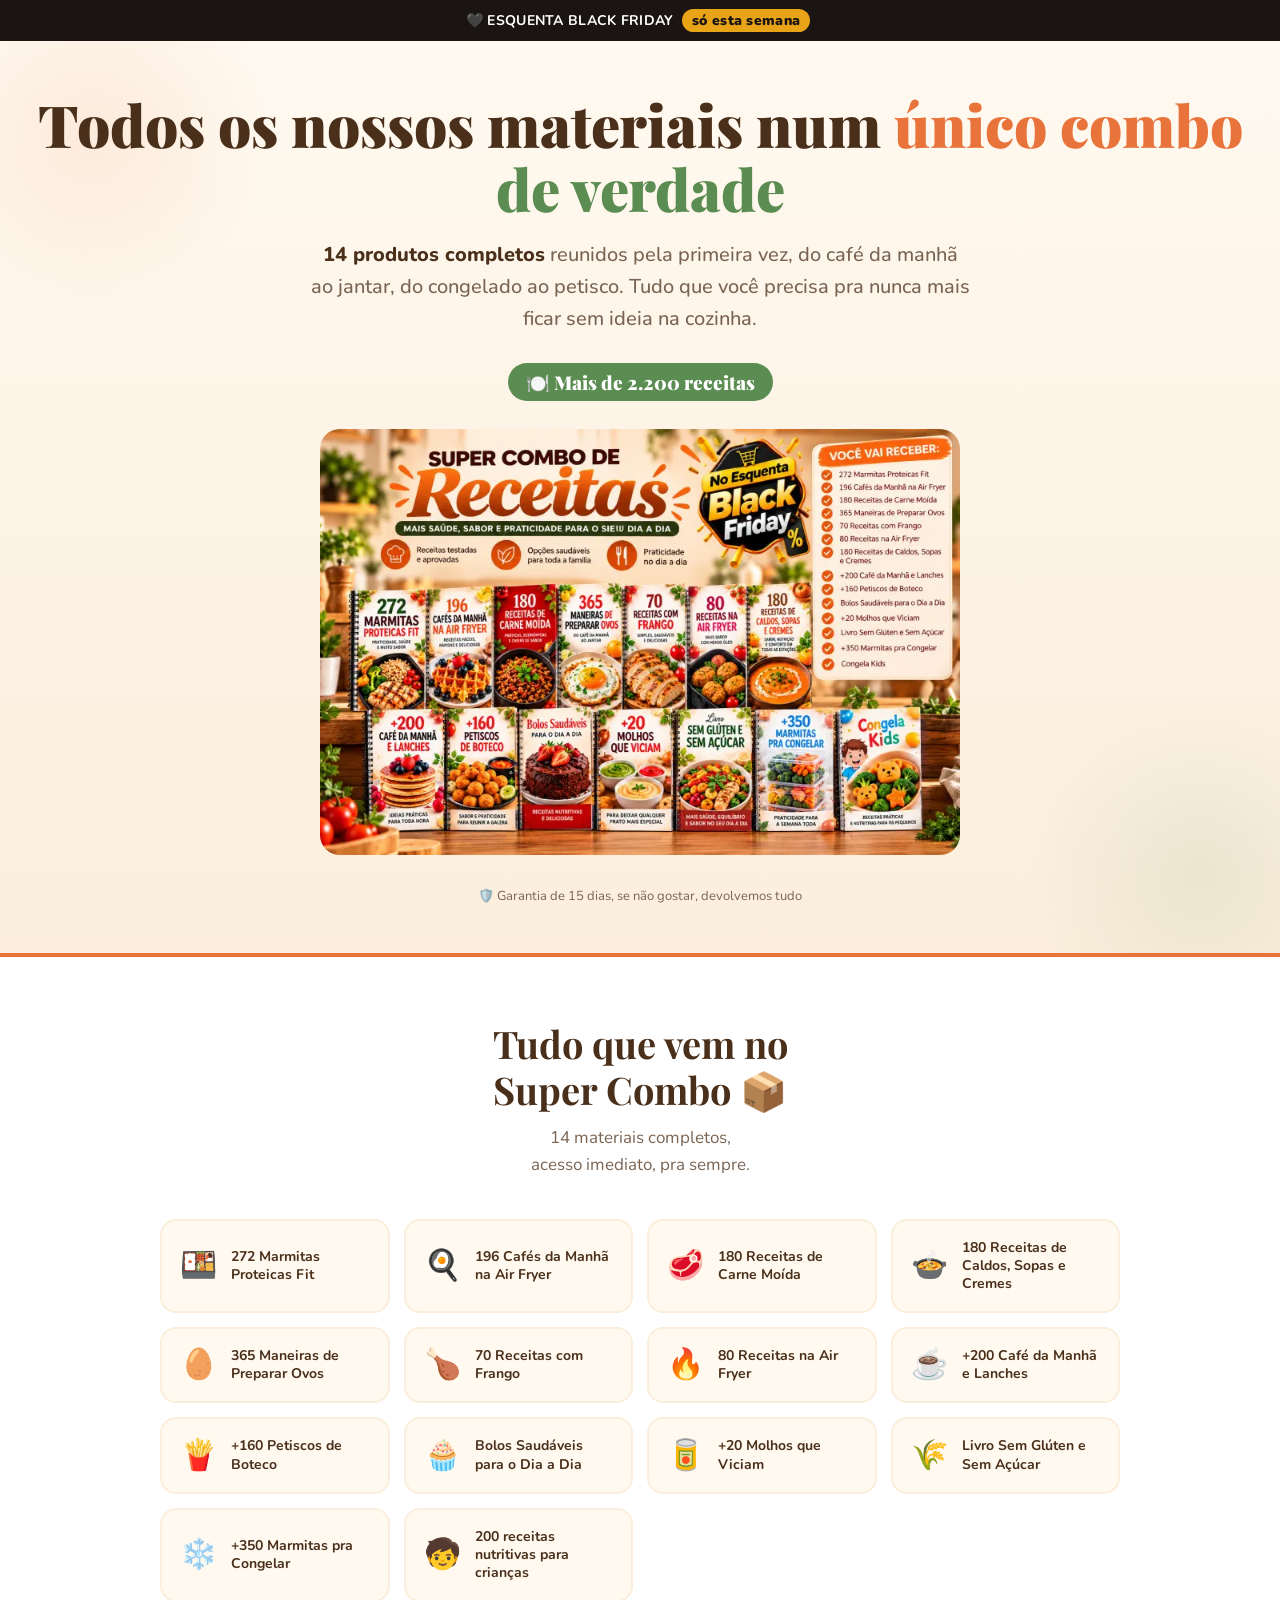
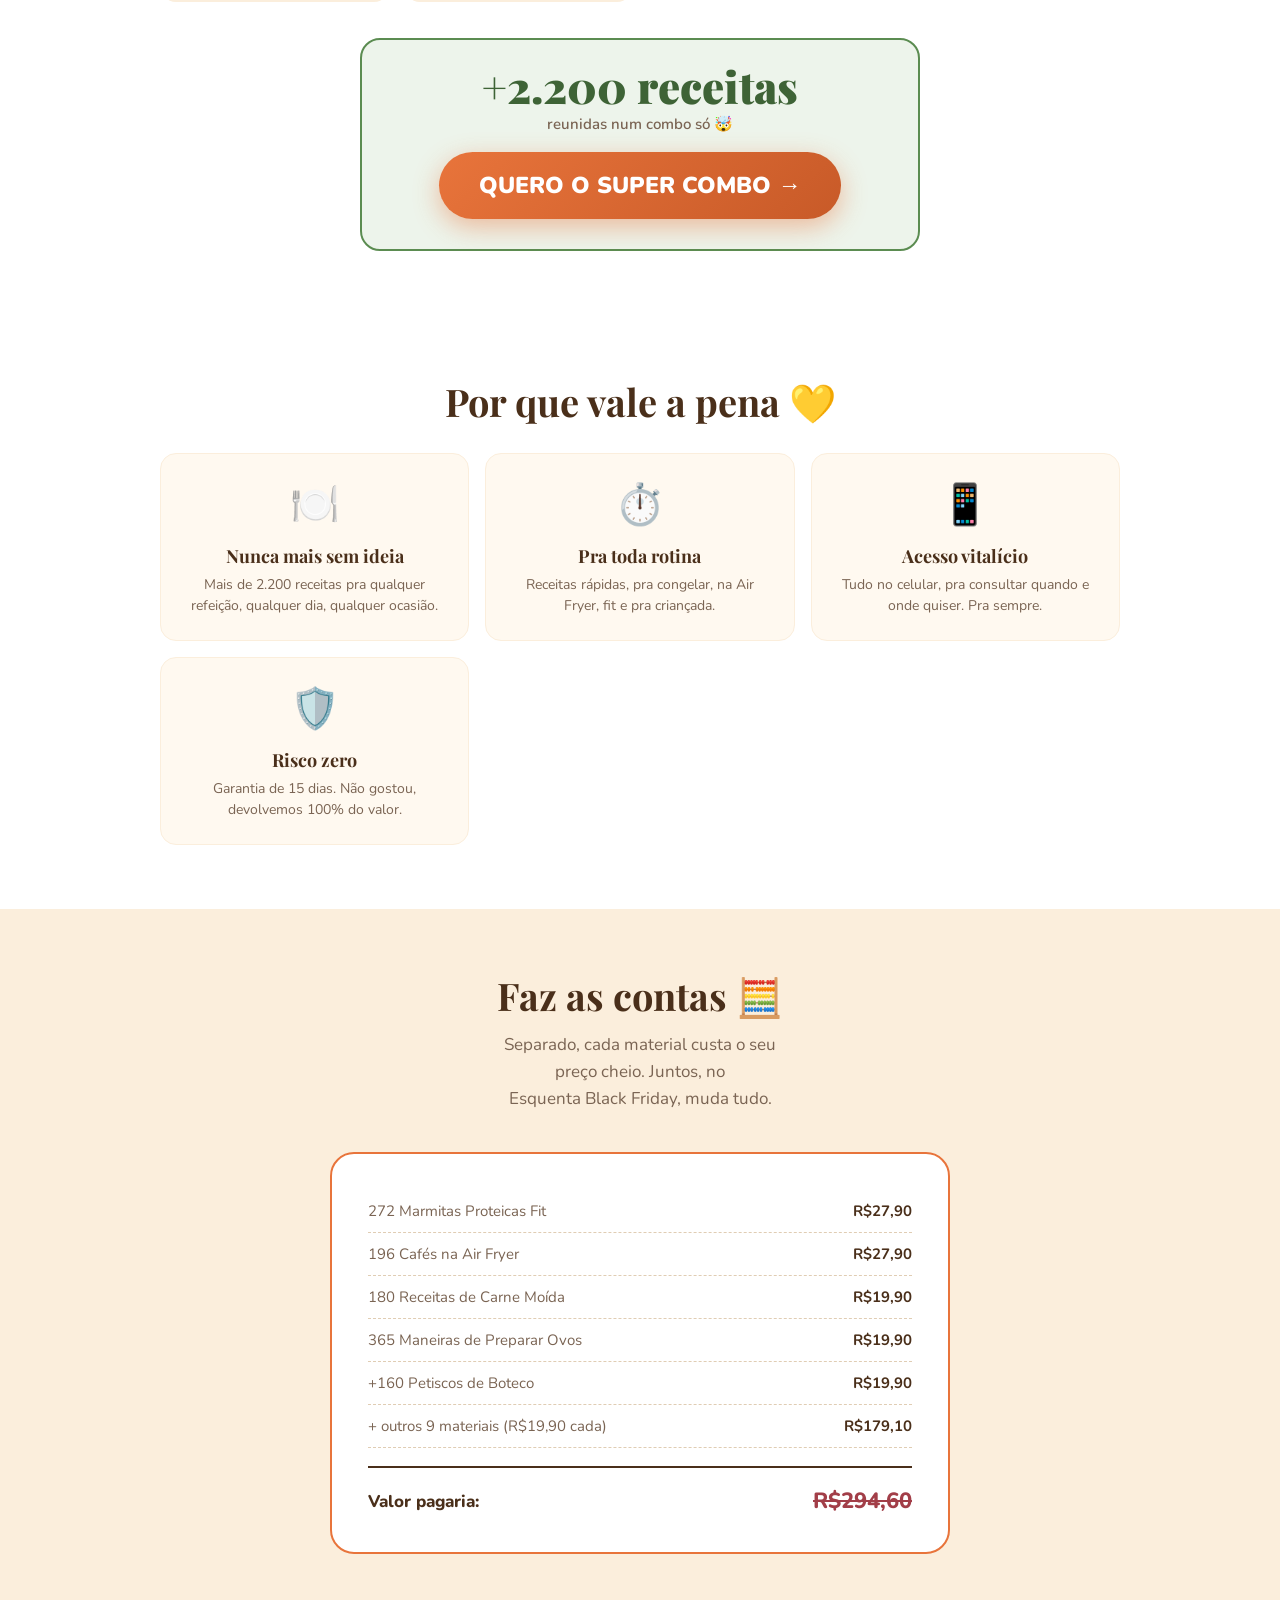
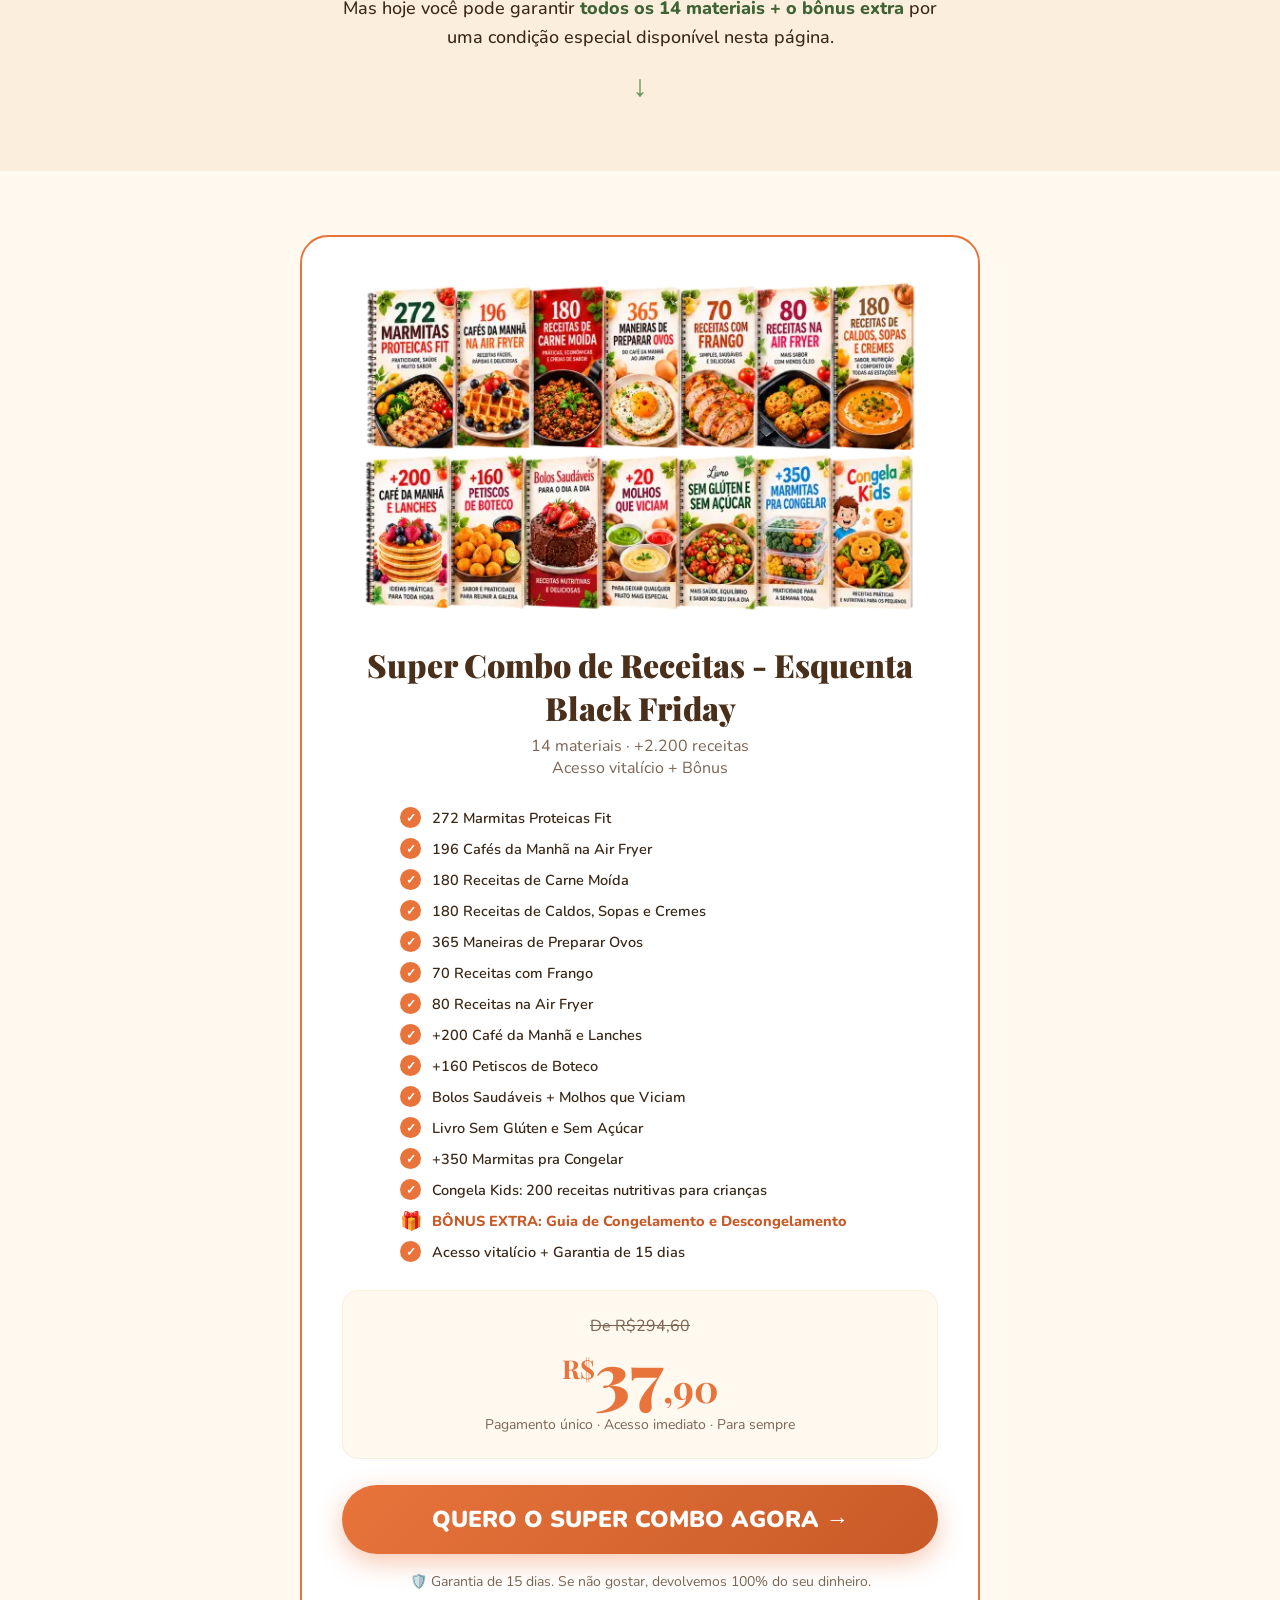
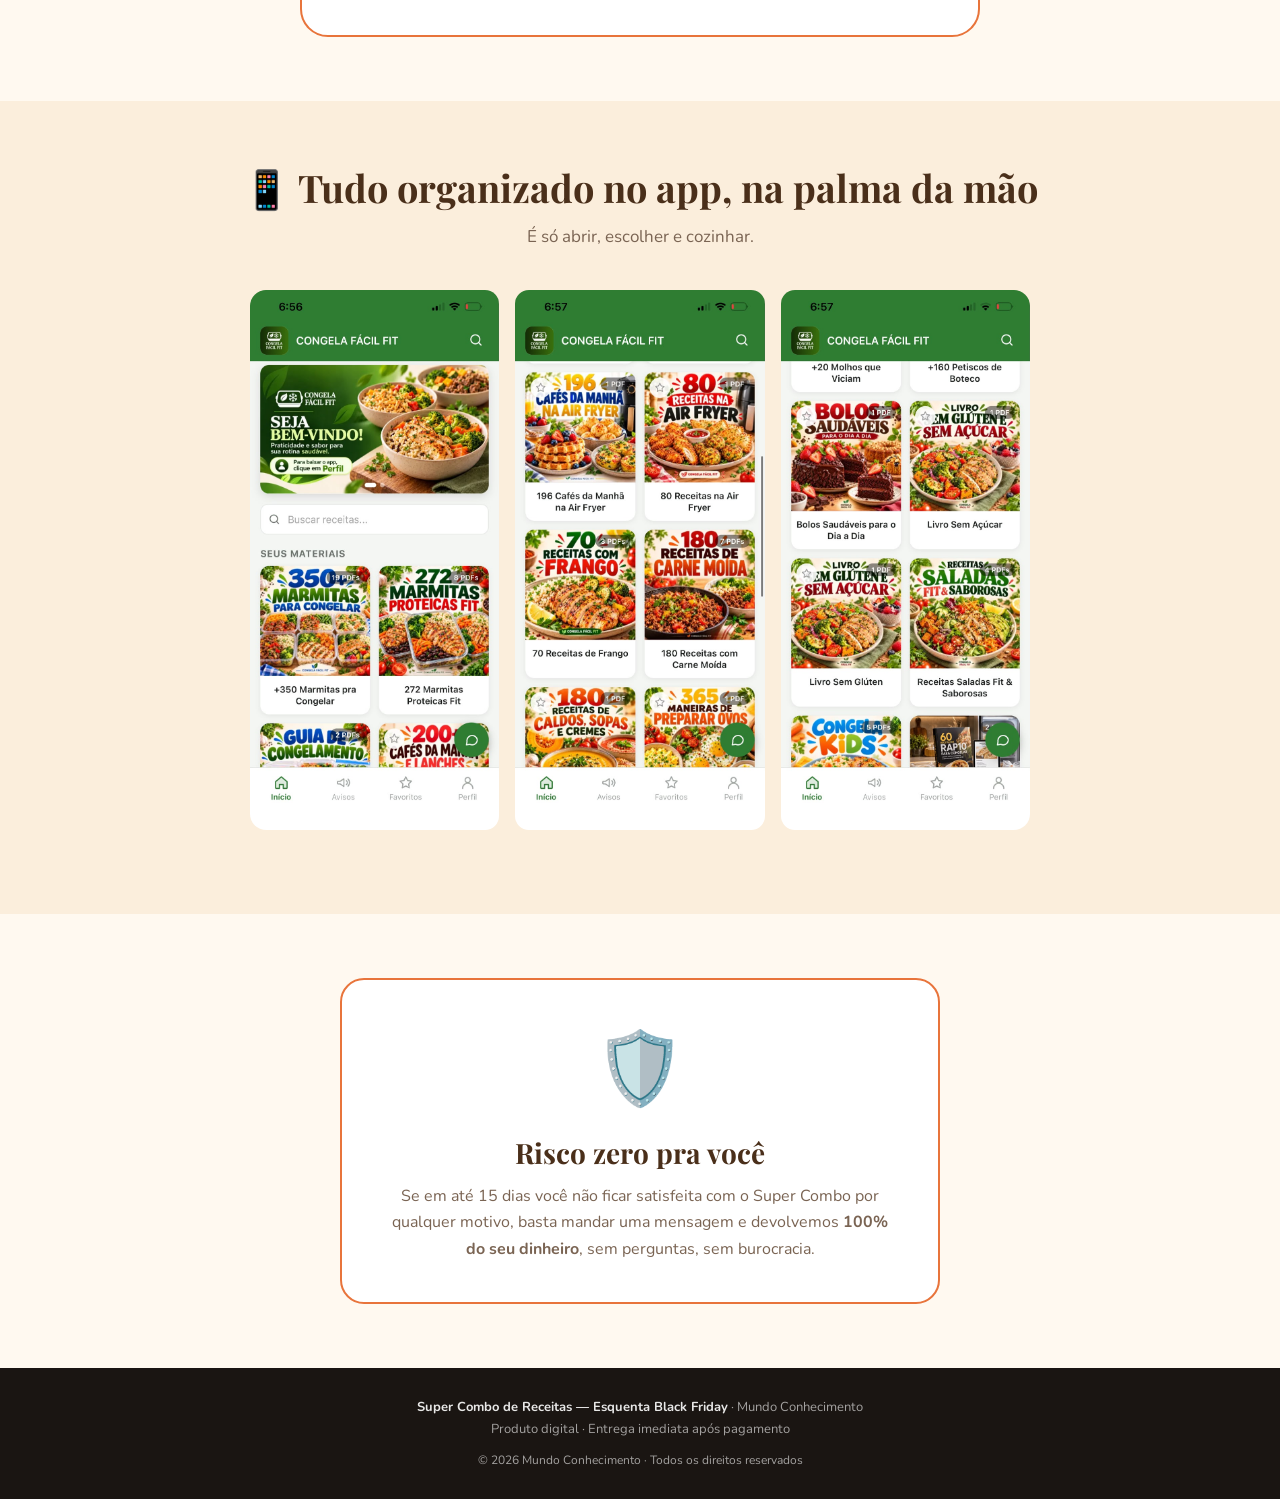
==== commit 97d68c7b: "ggwp" ====
--- a/index.html
+++ b/index.html
@@ -123,6 +123,26 @@
   </div>
 </section>
 
+<!-- APP -->
+<section class="sec-carrossel">
+  <div class="container">
+    <h2 class="section-title">📱 Tudo organizado no app, na palma da mão</h2>
+    <p class="section-sub">É só abrir, escolher e cozinhar.</p>
+    <div class="carrossel-wrapper" id="carrosselWrapper">
+      <button class="carr-btn" onclick="moverCarrossel(-1)" aria-label="Anterior">&#8249;</button>
+      <div class="carrossel-track-outer">
+        <div class="carrossel-track" id="carrosselTrack">
+          <div class="carr-slide"><img src="assets/app-1.jpeg" alt="Tela inicial do app com os materiais" width="739" height="1600" loading="lazy"></div>
+          <div class="carr-slide"><img src="assets/app-2.jpeg" alt="Materiais de café da manhã, Air Fryer, frango e carne moída no app" width="739" height="1600" loading="lazy"></div>
+          <div class="carr-slide"><img src="assets/app-3.jpeg" alt="Materiais de bolos saudáveis, sem glúten e sem açúcar no app" width="739" height="1600" loading="lazy"></div>
+        </div>
+      </div>
+      <button class="carr-btn" onclick="moverCarrossel(1)" aria-label="Próximo">&#8250;</button>
+    </div>
+    <div class="carr-dots" id="carrDots"></div>
+  </div>
+</section>
+
 <!-- GARANTIA -->
 <section class="sec-garantia">
   <div class="container">
--- a/style.css
+++ b/style.css
@@ -102,10 +102,11 @@
 
 /* CARROSSEL / PRÉVIA */
 .sec-carrossel { background: var(--creme-escuro); }
-.carrossel-wrapper { display: flex; align-items: center; gap: 12px; margin-top: 8px; }
+.carrossel-wrapper { display: flex; align-items: center; gap: 12px; margin: 8px auto 0; max-width: 780px; }
+.carrossel-wrapper.sem-nav .carr-btn { display: none; }
 .carrossel-track-outer { overflow: hidden; flex: 1; border-radius: 16px; }
-.carrossel-track { display: flex; gap: 16px; transition: transform 0.4s ease; will-change: transform; }
-.carr-slide { flex: 0 0 calc((100% - 32px) / 3); border-radius: 14px; overflow: hidden; aspect-ratio: 3/4; }
+.carrossel-track { display: flex; gap: 16px; transition: transform 0.4s ease; will-change: transform; touch-action: pan-y; }
+.carr-slide { flex: 0 0 calc((100% - 32px) / 3); border-radius: 14px; overflow: hidden; aspect-ratio: 739/1600; }
 .carr-slide img { width: 100%; height: 100%; object-fit: cover; display: block; }
 .carr-placeholder { background: repeating-linear-gradient(45deg, #F3E2CB, #F3E2CB 12px, #EFD9BC 12px, #EFD9BC 24px); display: flex; align-items: center; justify-content: center; font-size: 13px; font-weight: 700; color: var(--terracota-escuro); border: 2px dashed var(--terracota); }
 .carr-btn { background: var(--terracota); color: white; border: none; border-radius: 50%; width: 44px; height: 44px; font-size: 26px; cursor: pointer; flex-shrink: 0; display: flex; align-items: center; justify-content: center; transition: background 0.2s, transform 0.2s; box-shadow: 0 2px 8px rgba(0,0,0,0.15); }
@@ -113,29 +114,28 @@
 .carr-dots { display: flex; justify-content: center; gap: 8px; margin-top: 20px; }
 .carr-dot { width: 10px; height: 10px; border-radius: 50%; background: #D9C3A6; cursor: pointer; transition: background 0.2s, transform 0.2s; border: none; }
 .carr-dot.ativo { background: var(--terracota); transform: scale(1.3); }
-@media (max-width: 600px) { .carr-slide { flex: 0 0 calc((100% - 16px) / 2); } .carr-btn { width: 36px; height: 36px; font-size: 20px; } }
-@media (max-width: 400px) { .carr-slide { flex: 0 0 100%; } }
+@media (max-width: 600px) { .carrossel-wrapper { max-width: 400px; } .carr-slide { flex: 0 0 100%; } .carr-btn { width: 36px; height: 36px; font-size: 20px; } }
 
 /* OFERTA */
-.sec-oferta { background: var(--preto-bf); color: white; }
-.oferta-box { max-width: 680px; margin: 0 auto; background: rgba(255,255,255,0.05); border-radius: 28px; border: 2px solid var(--mostarda); padding: 44px 40px; text-align: center; }
+.sec-oferta { background: var(--creme); color: var(--texto); }
+.oferta-box { max-width: 680px; margin: 0 auto; background: var(--branco); border-radius: 28px; border: 2px solid var(--terracota); padding: 44px 40px; text-align: center; }
 .oferta-img { display: block; width: 100%; max-width: 560px; height: auto; margin: 0 auto 24px; }
-.oferta-box .titulo { font-family: 'Playfair Display', serif; font-size: clamp(24px, 4vw, 32px); font-weight: 900; margin-bottom: 6px; color: var(--mostarda); }
-.oferta-box .subtitulo { font-size: 16px; opacity: 0.8; margin-bottom: 28px; }
+.oferta-box .titulo { font-family: 'Playfair Display', serif; font-size: clamp(24px, 4vw, 32px); font-weight: 900; margin-bottom: 6px; color: var(--marrom); }
+.oferta-box .subtitulo { font-size: 16px; color: var(--texto-muted); margin-bottom: 28px; }
 .inclui-lista { list-style: none; text-align: left; margin-bottom: 28px; display: grid; gap: 10px; max-width: 480px; margin-left: auto; margin-right: auto; }
 .inclui-lista li { display: flex; align-items: center; gap: 11px; font-size: 14.5px; font-weight: 600; }
 .inclui-lista li::before { content: '✓'; background: var(--terracota); color: white; width: 21px; height: 21px; border-radius: 50%; display: flex; align-items: center; justify-content: center; font-weight: 900; font-size: 12px; flex-shrink: 0; }
-.inclui-lista li.bonus { color: var(--mostarda); font-weight: 800; }
-.inclui-lista li.bonus::before { content: '🎁'; background: var(--mostarda); font-size: 12px; }
-.preco-box { background: rgba(255,255,255,0.07); border-radius: 16px; padding: 24px; margin-bottom: 26px; border: 1px solid rgba(232,163,23,0.4); }
-.preco-de { font-size: 16px; opacity: 0.6; text-decoration: line-through; margin-bottom: 4px; }
-.preco-por { font-family: 'Playfair Display', serif; font-size: clamp(50px, 11vw, 68px); font-weight: 900; line-height: 1; color: var(--mostarda); }
+.inclui-lista li.bonus { color: var(--terracota-escuro); font-weight: 800; }
+.inclui-lista li.bonus::before { content: '🎁'; background: none; font-size: 18px; }
+.preco-box { background: var(--creme); border-radius: 16px; padding: 24px; margin-bottom: 26px; border: 1px solid var(--creme-escuro); }
+.preco-de { font-size: 16px; color: var(--texto-muted); text-decoration: line-through; margin-bottom: 4px; }
+.preco-por { font-family: 'Playfair Display', serif; font-size: clamp(50px, 11vw, 68px); font-weight: 900; line-height: 1; color: var(--terracota); }
 .preco-por span { font-size: 26px; vertical-align: super; font-weight: 700; }
 .preco-por .cents { font-size: 38px; vertical-align: baseline; }
-.preco-detalhe { font-size: 14px; opacity: 0.75; margin-top: 6px; }
-.cta-btn-bf { display: block; background: linear-gradient(135deg, var(--terracota) 0%, var(--terracota-escuro) 100%); color: white; font-family: 'Nunito', sans-serif; font-size: clamp(18px, 3vw, 23px); font-weight: 900; padding: 19px 40px; border-radius: 50px; text-decoration: none; cursor: pointer; border: none; box-shadow: 0 8px 26px rgba(232,116,59,0.4); transition: transform 0.2s, box-shadow 0.2s; width: 100%; }
+.preco-detalhe { font-size: 14px; color: var(--texto-muted); margin-top: 6px; }
+.cta-btn-bf { display: block; background: linear-gradient(135deg, var(--terracota) 0%, var(--terracota-escuro) 100%); color: white; font-family: 'Nunito', sans-serif; font-size: clamp(12px, 3.8vw, 23px); font-weight: 900; padding: 19px 10px; text-align: center; white-space: nowrap; border-radius: 50px; text-decoration: none; cursor: pointer; border: none; box-shadow: 0 8px 26px rgba(232,116,59,0.4); transition: transform 0.2s, box-shadow 0.2s; width: 100%; }
 .cta-btn-bf:hover { transform: translateY(-3px); box-shadow: 0 12px 34px rgba(232,116,59,0.55); }
-.garantia-box { margin-top: 18px; display: flex; align-items: center; justify-content: center; gap: 8px; font-size: 14px; opacity: 0.8; flex-wrap: wrap; text-align: center; }
+.garantia-box { margin-top: 18px; display: flex; align-items: center; justify-content: center; gap: 8px; font-size: 14px; color: var(--texto-muted); flex-wrap: wrap; text-align: center; }
 
 /* GARANTIA */
 .sec-garantia { background: var(--creme); }
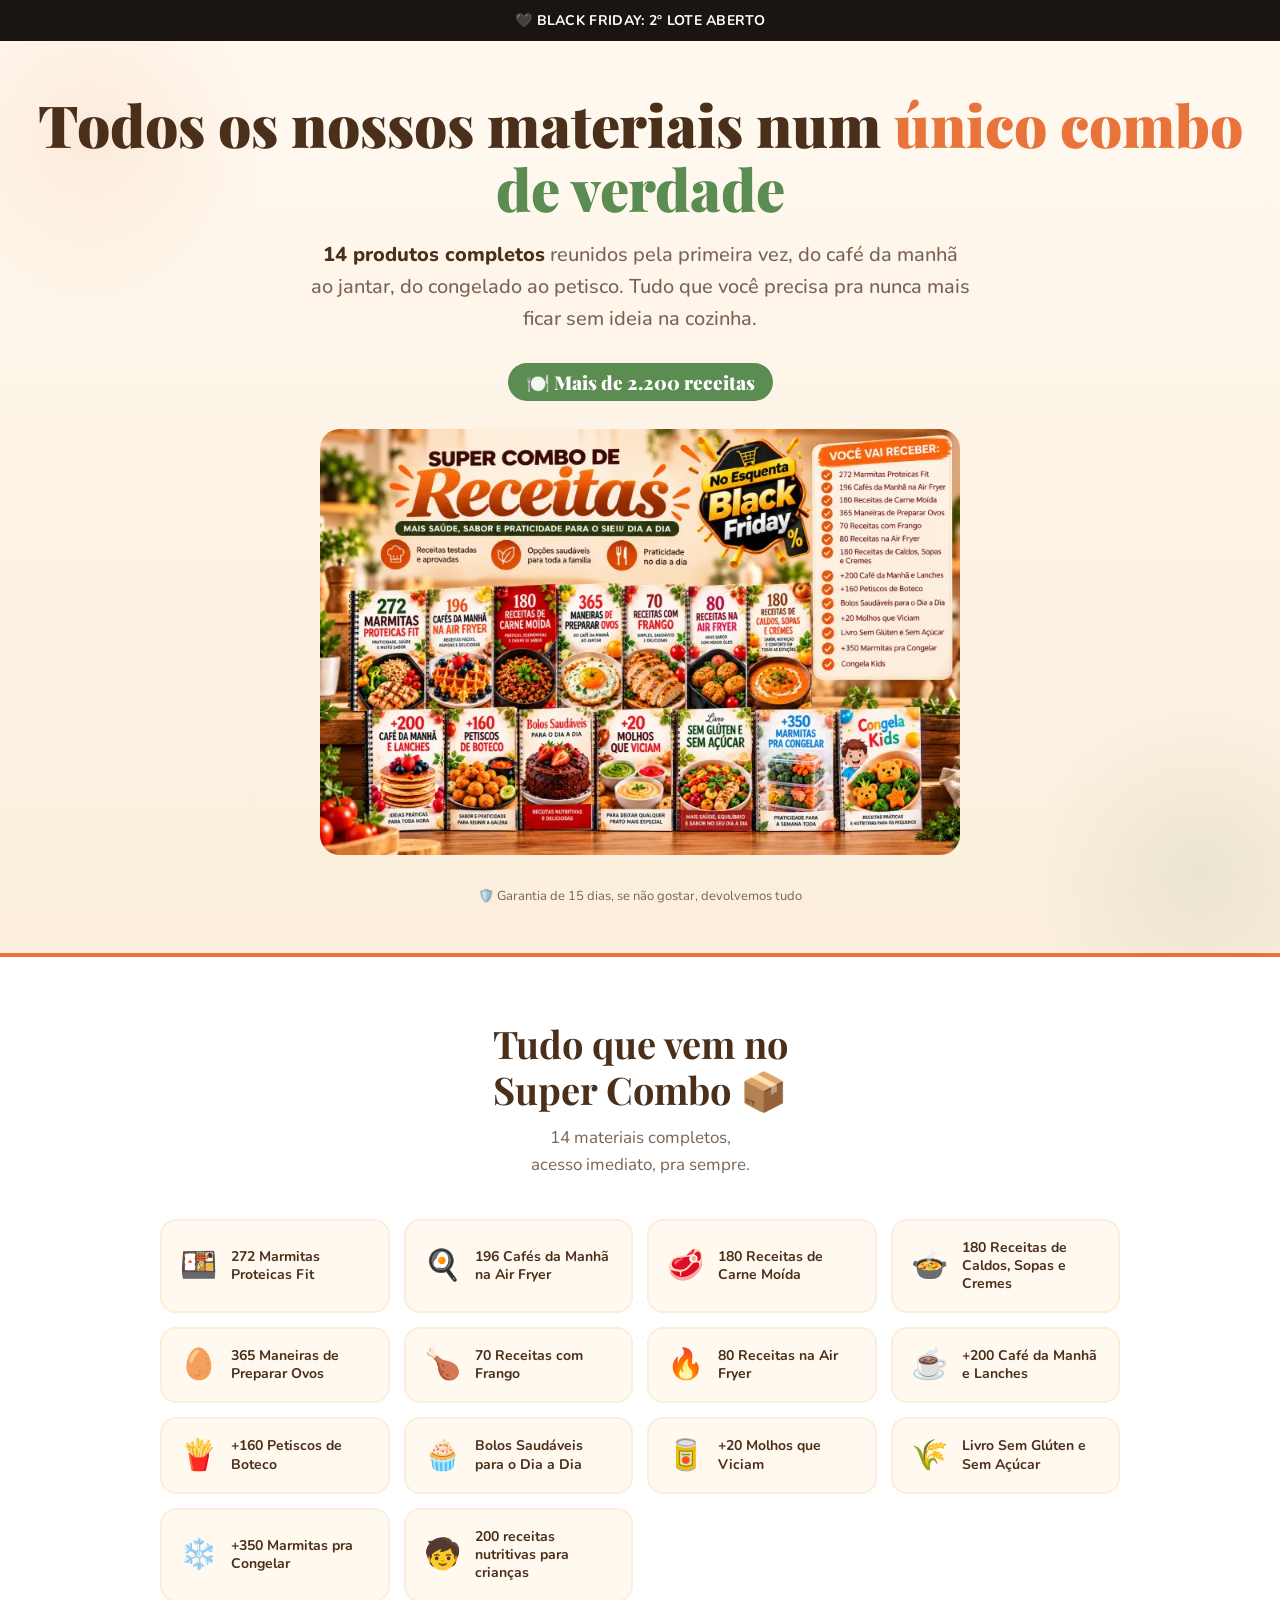
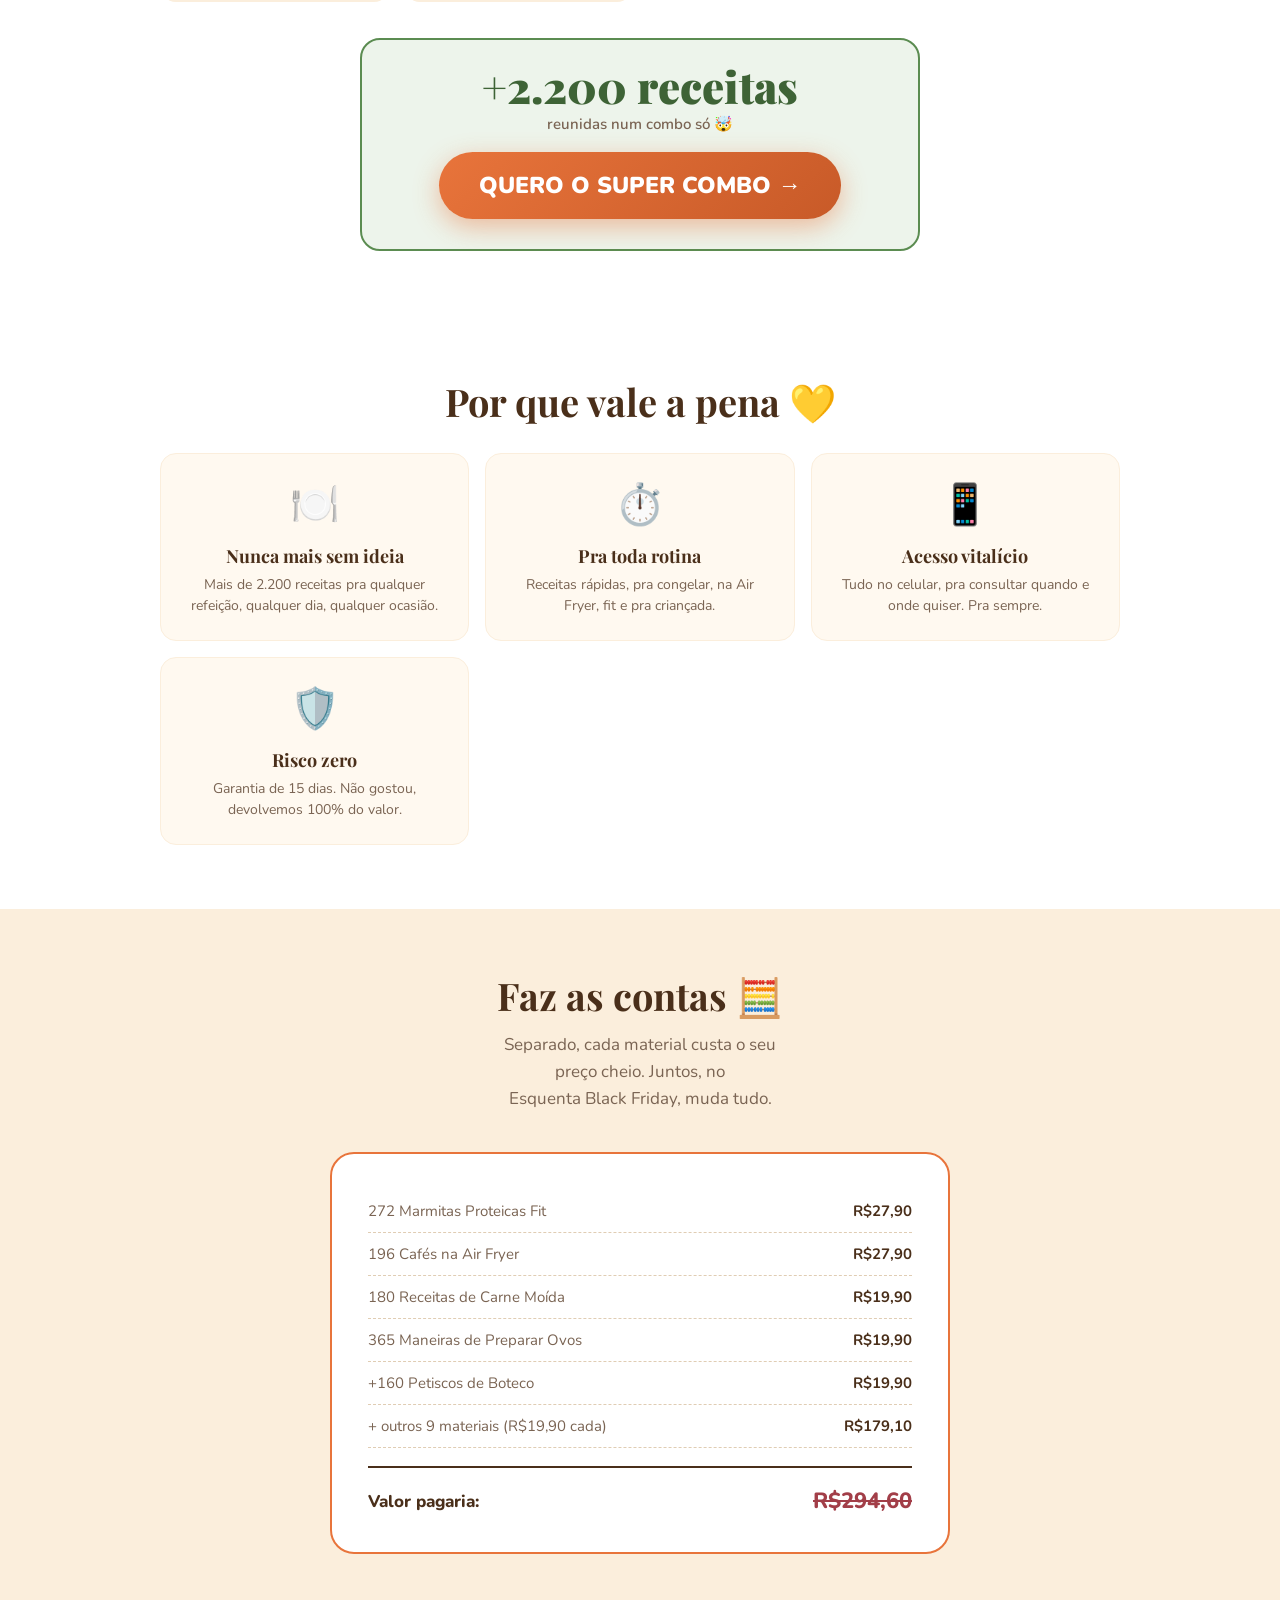
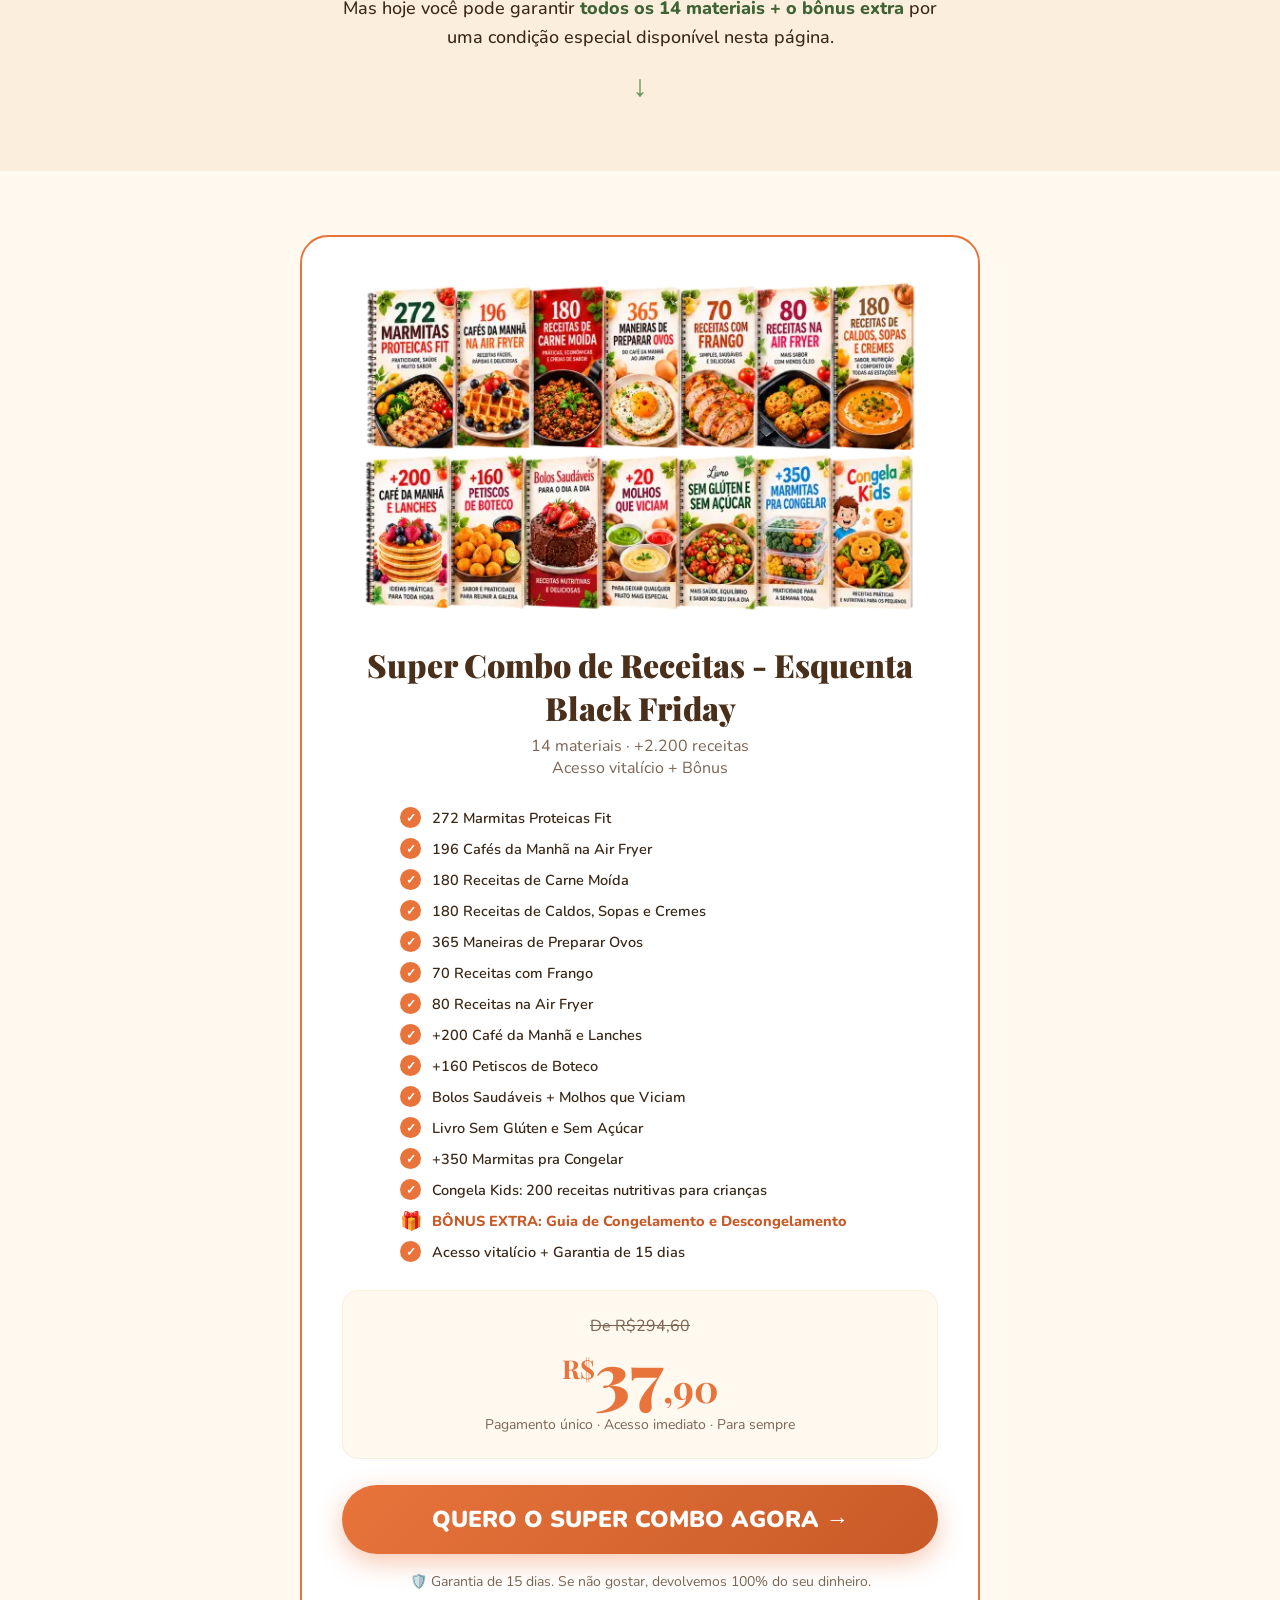
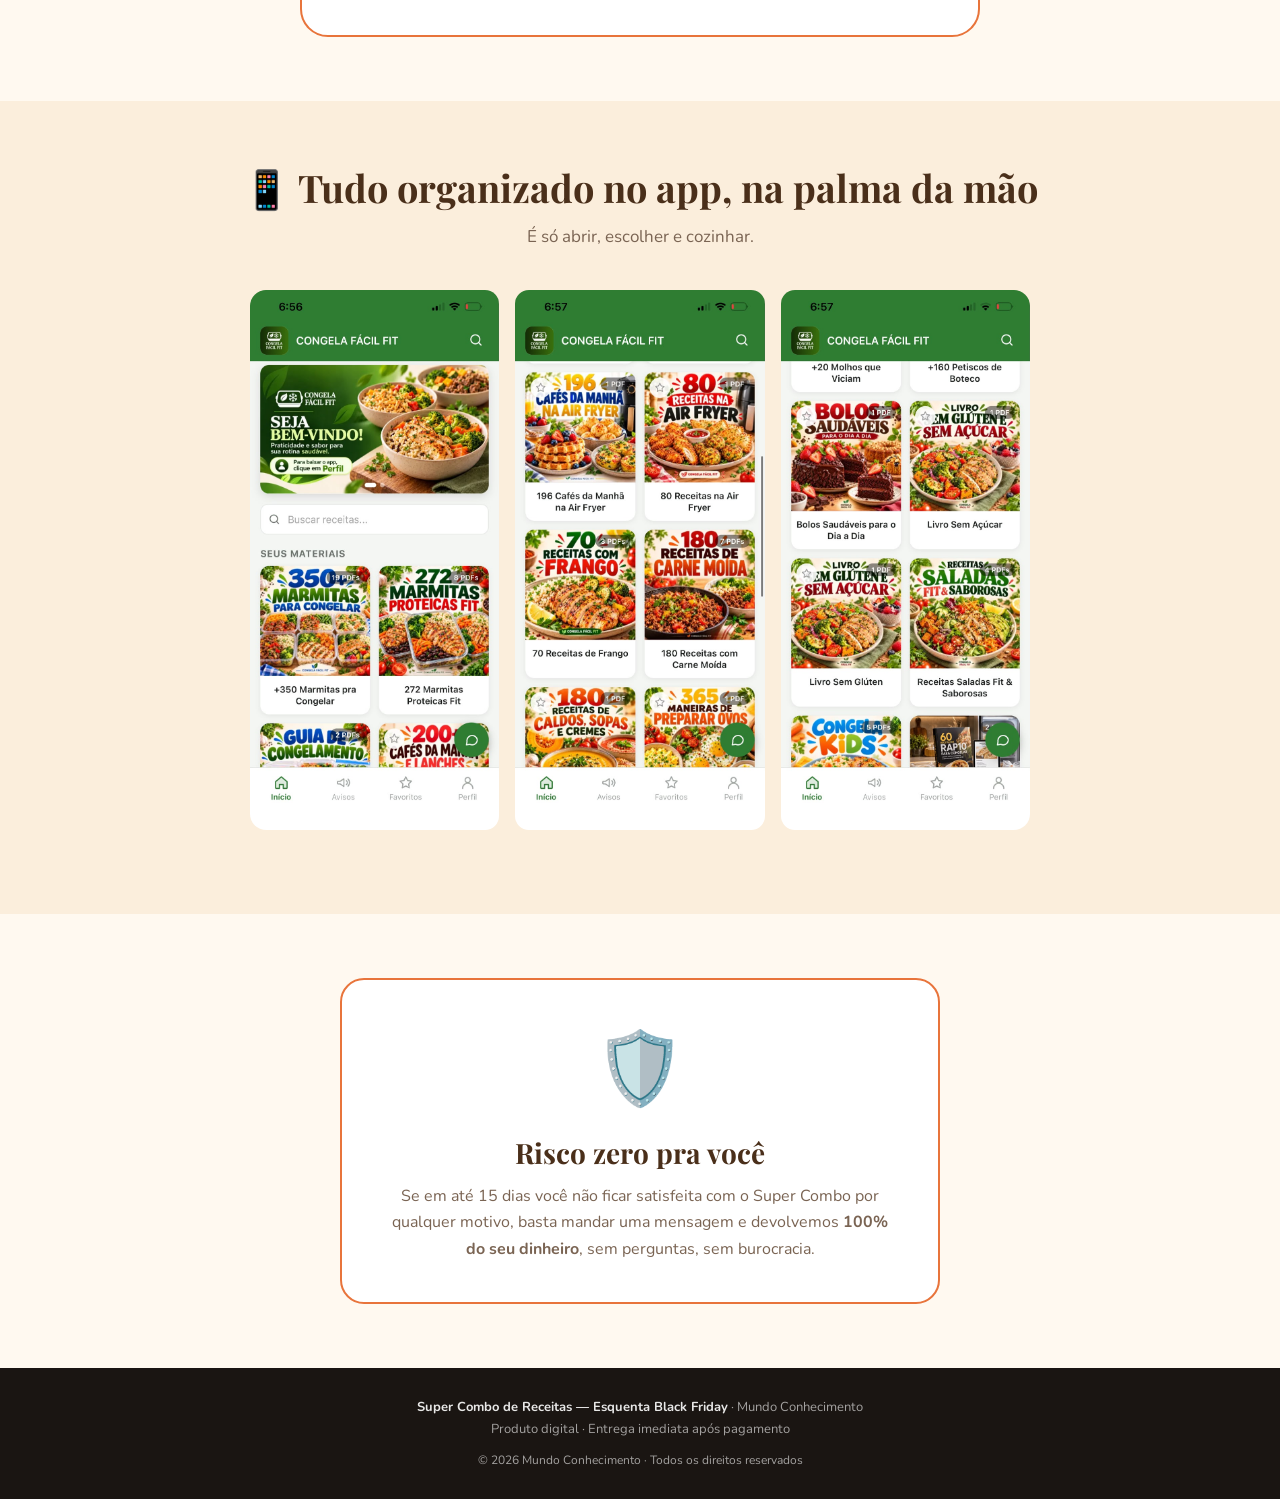
==== commit ecabb086: "timer" ====
--- a/index.html
+++ b/index.html
@@ -10,7 +10,7 @@
 <body>
 
 <div class="topbar">
-  🖤 ESQUENTA BLACK FRIDAY <span>só esta semana</span>
+  🖤 BLACK FRIDAY: <span id="topbarTexto">1º LOTE ACABA EM</span> <span class="contador" id="contadorLote">--:--:--</span>
 </div>
 
 <section class="hero">
--- a/style.css
+++ b/style.css
@@ -20,7 +20,8 @@
 
 /* TOPBAR BLACK FRIDAY */
 .topbar { background: var(--preto-bf); color: white; text-align: center; padding: 11px 12px; font-size: clamp(11px, 3.4vw, 14px); font-weight: 700; letter-spacing: 0.3px; white-space: nowrap; }
-.topbar span { background: var(--mostarda); color: var(--preto-bf); border-radius: 20px; padding: 2px 10px; font-weight: 900; margin: 0 4px; }
+.topbar .contador { background: var(--mostarda); color: var(--preto-bf); border-radius: 20px; padding: 2px 10px; font-weight: 900; margin: 0 4px; }
+.topbar .contador { font-variant-numeric: tabular-nums; }
 
 /* HERO */
 .hero { background: linear-gradient(180deg, #FFF9F0 0%, #FBEEDC 100%); padding: 52px 24px 48px; text-align: center; position: relative; overflow: hidden; border-bottom: 4px solid var(--terracota); }
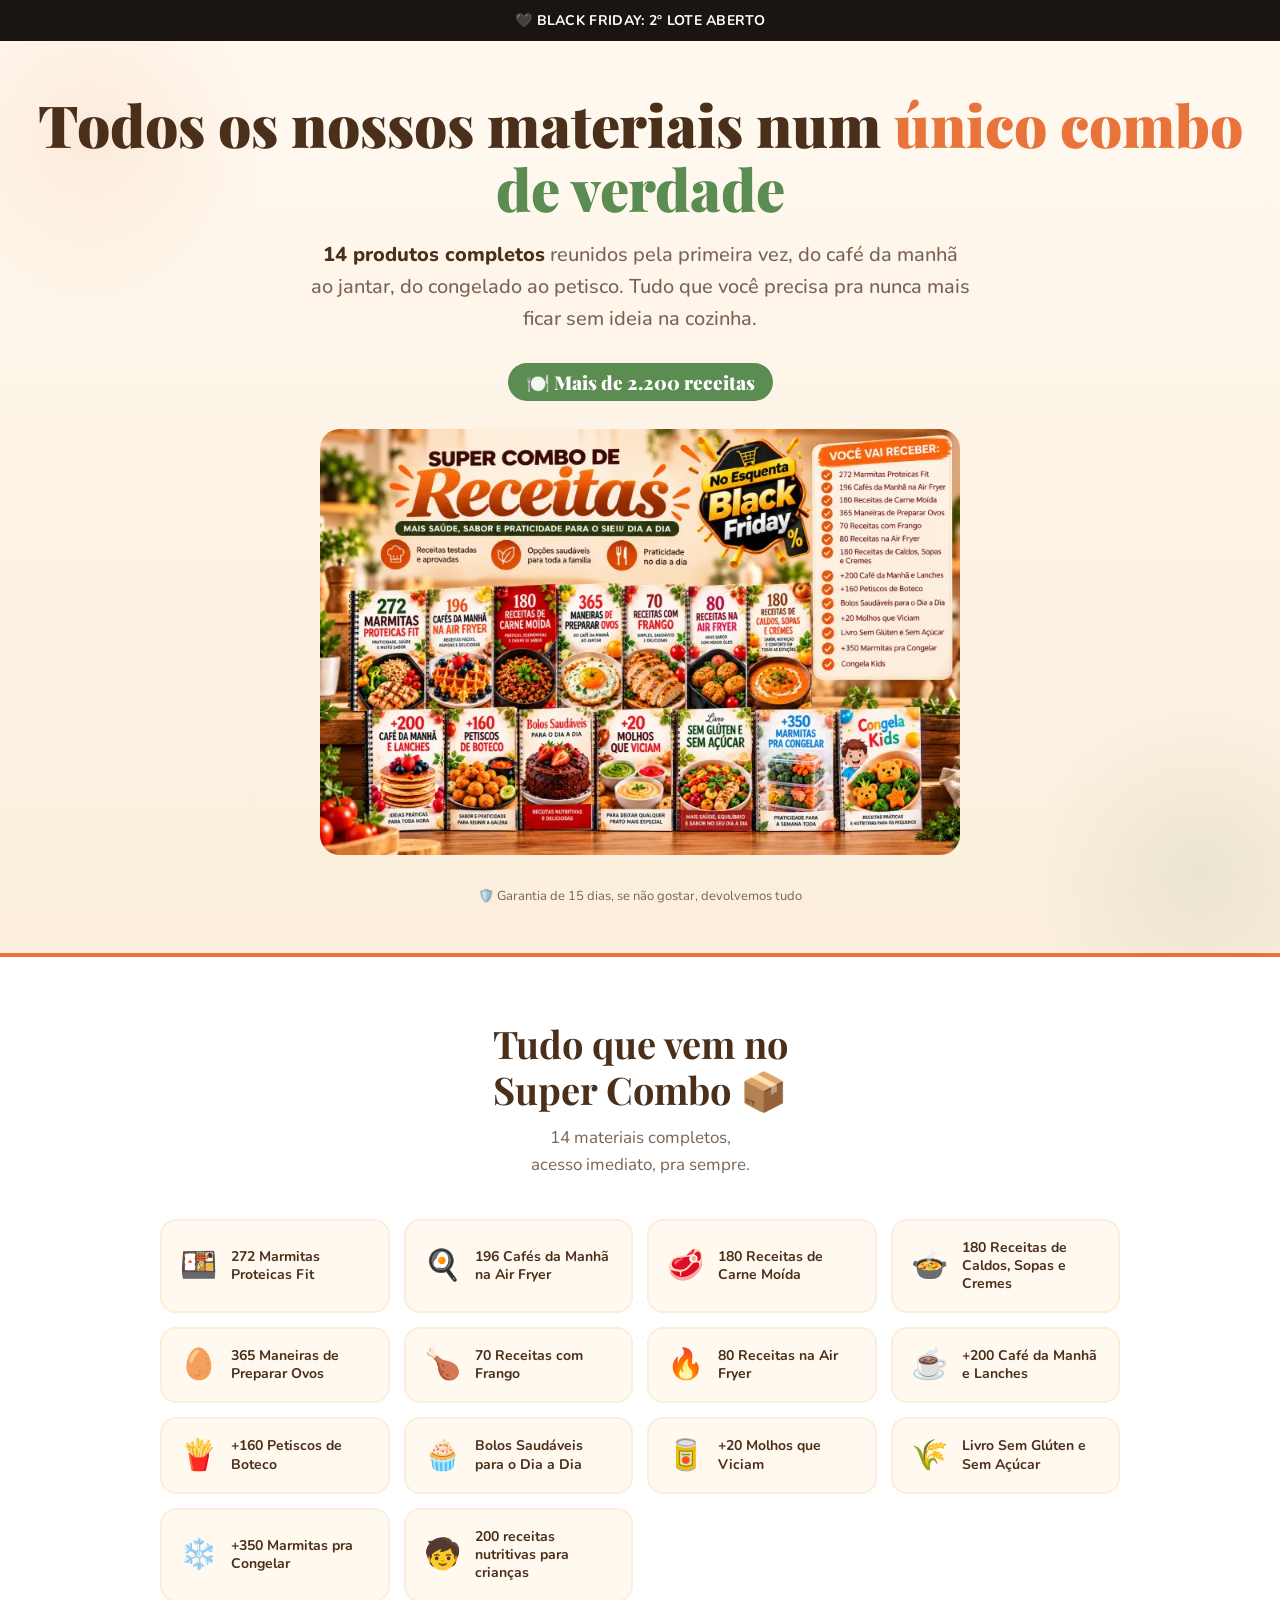
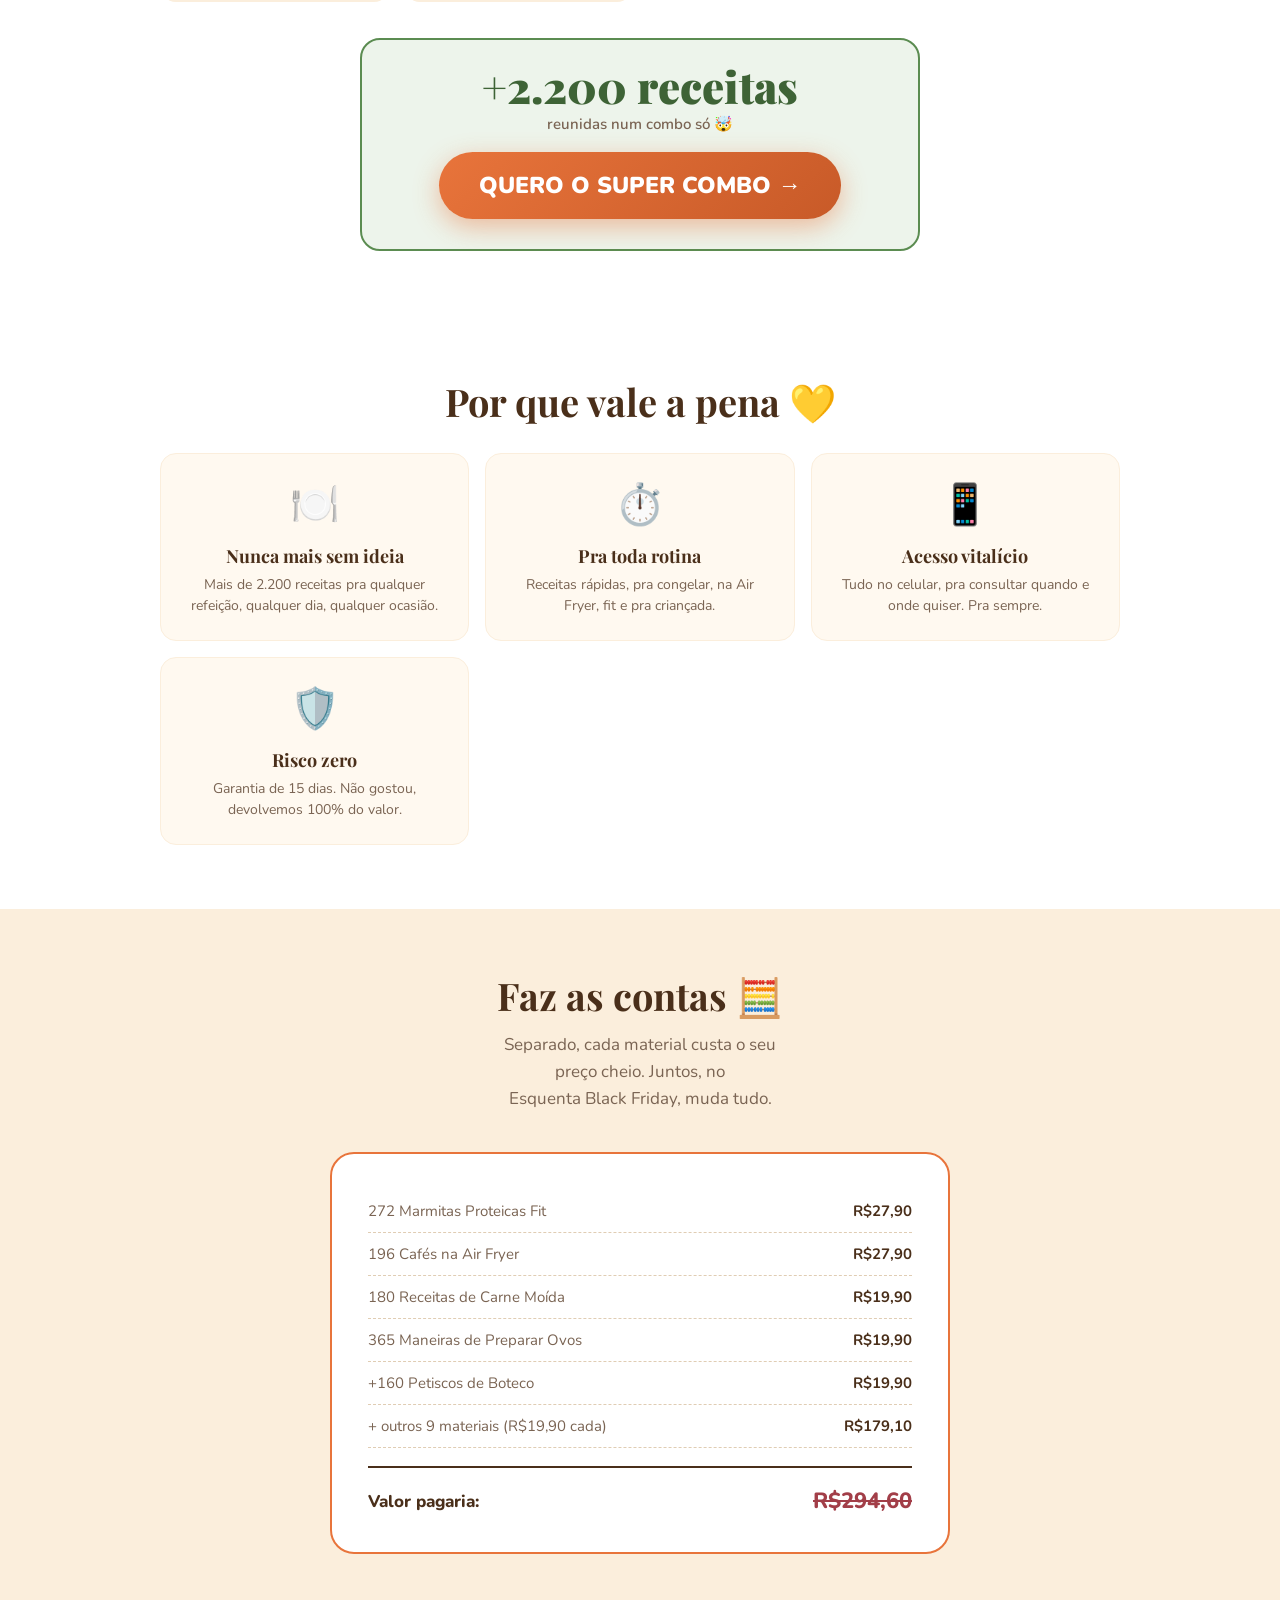
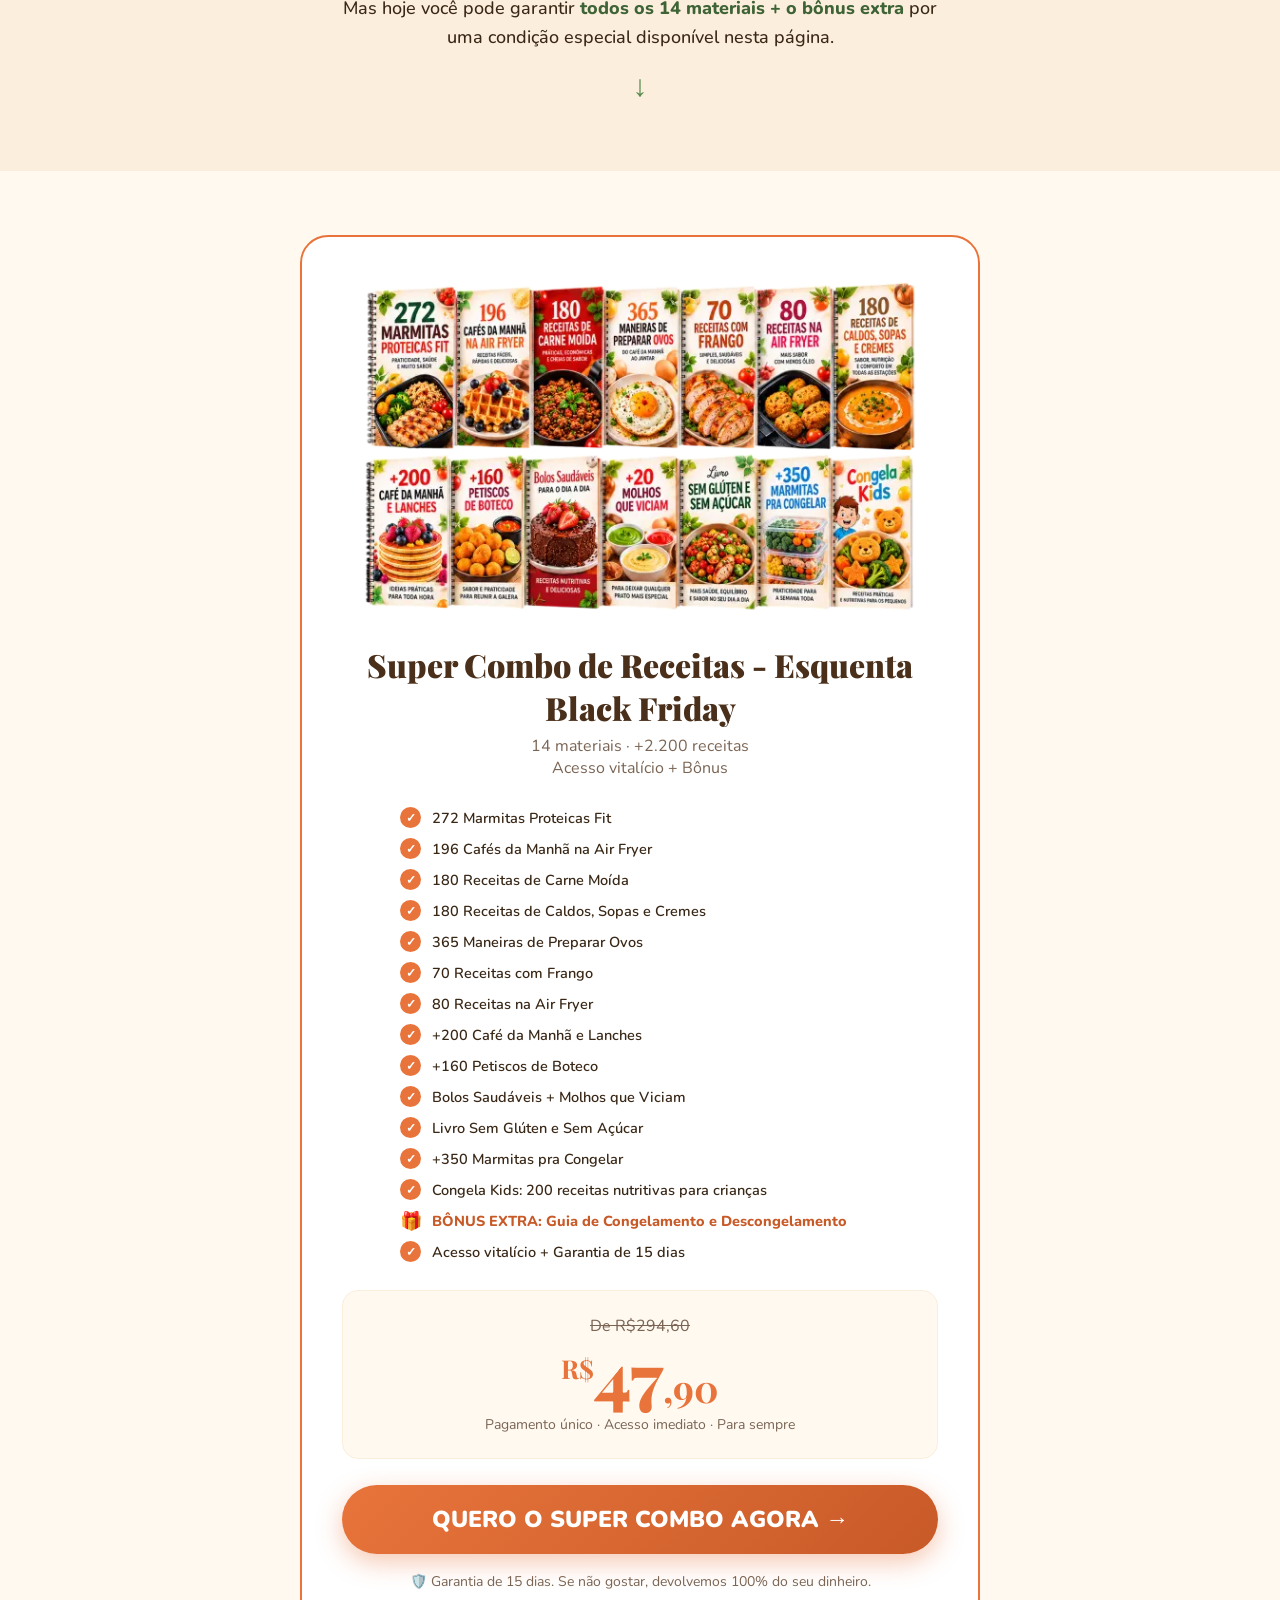
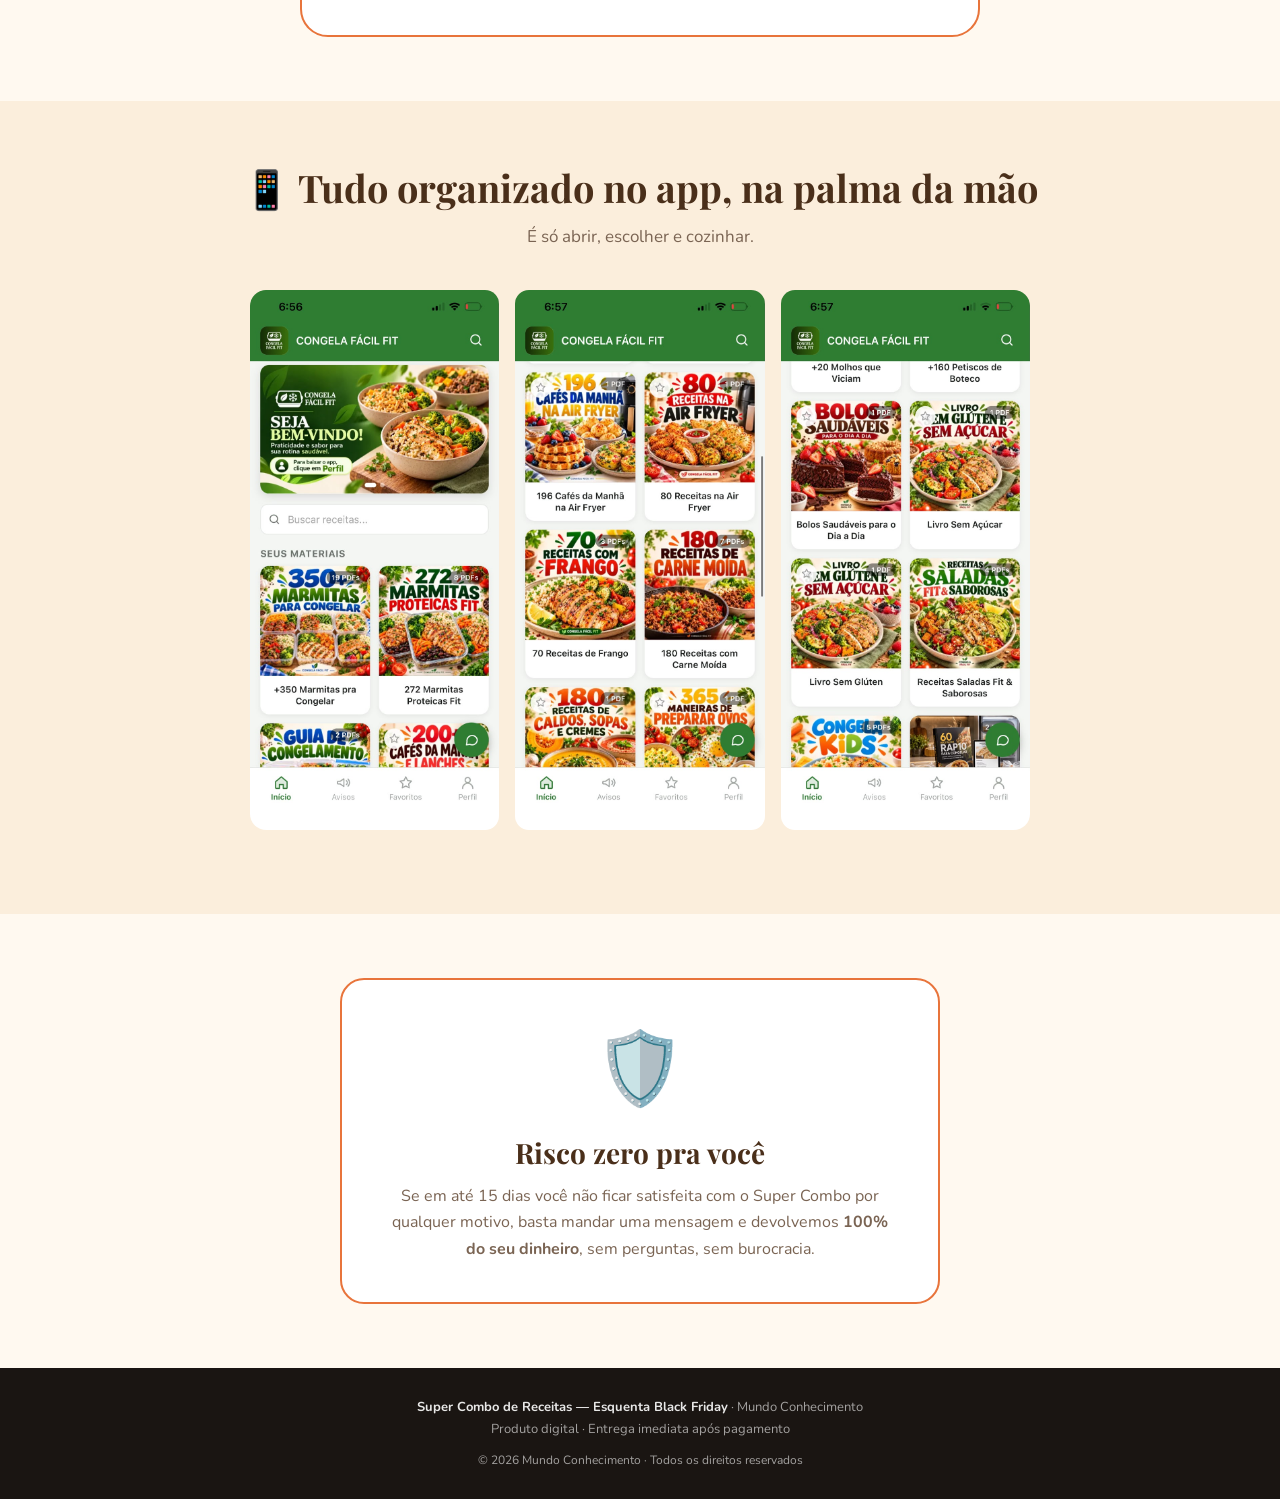
==== commit 5d0fa39c: "2lote" ====
--- a/index.html
+++ b/index.html
@@ -10,7 +10,7 @@
 <body>
 
 <div class="topbar">
-  🖤 BLACK FRIDAY: <span id="topbarTexto">1º LOTE ACABA EM</span> <span class="contador" id="contadorLote">--:--:--</span>
+  🖤 BLACK FRIDAY: <span id="topbarTexto">2º LOTE ACABA EM</span> <span class="contador" id="contadorLote">--:--:--</span>
 </div>
 
 <section class="hero">
@@ -114,7 +114,7 @@
       </ul>
       <div class="preco-box">
         <div class="preco-de">De R$294,60</div>
-        <div class="preco-por"><span>R$</span>37<span class="cents">,90</span></div>
+        <div class="preco-por"><span>R$</span>47<span class="cents">,90</span></div>
         <div class="preco-detalhe">Pagamento único · Acesso imediato · Para sempre</div>
       </div>
       <a href="https://pay.wiapy.com/IzXj_WwQVL1X" class="cta-btn-bf">QUERO O SUPER COMBO AGORA →</a>
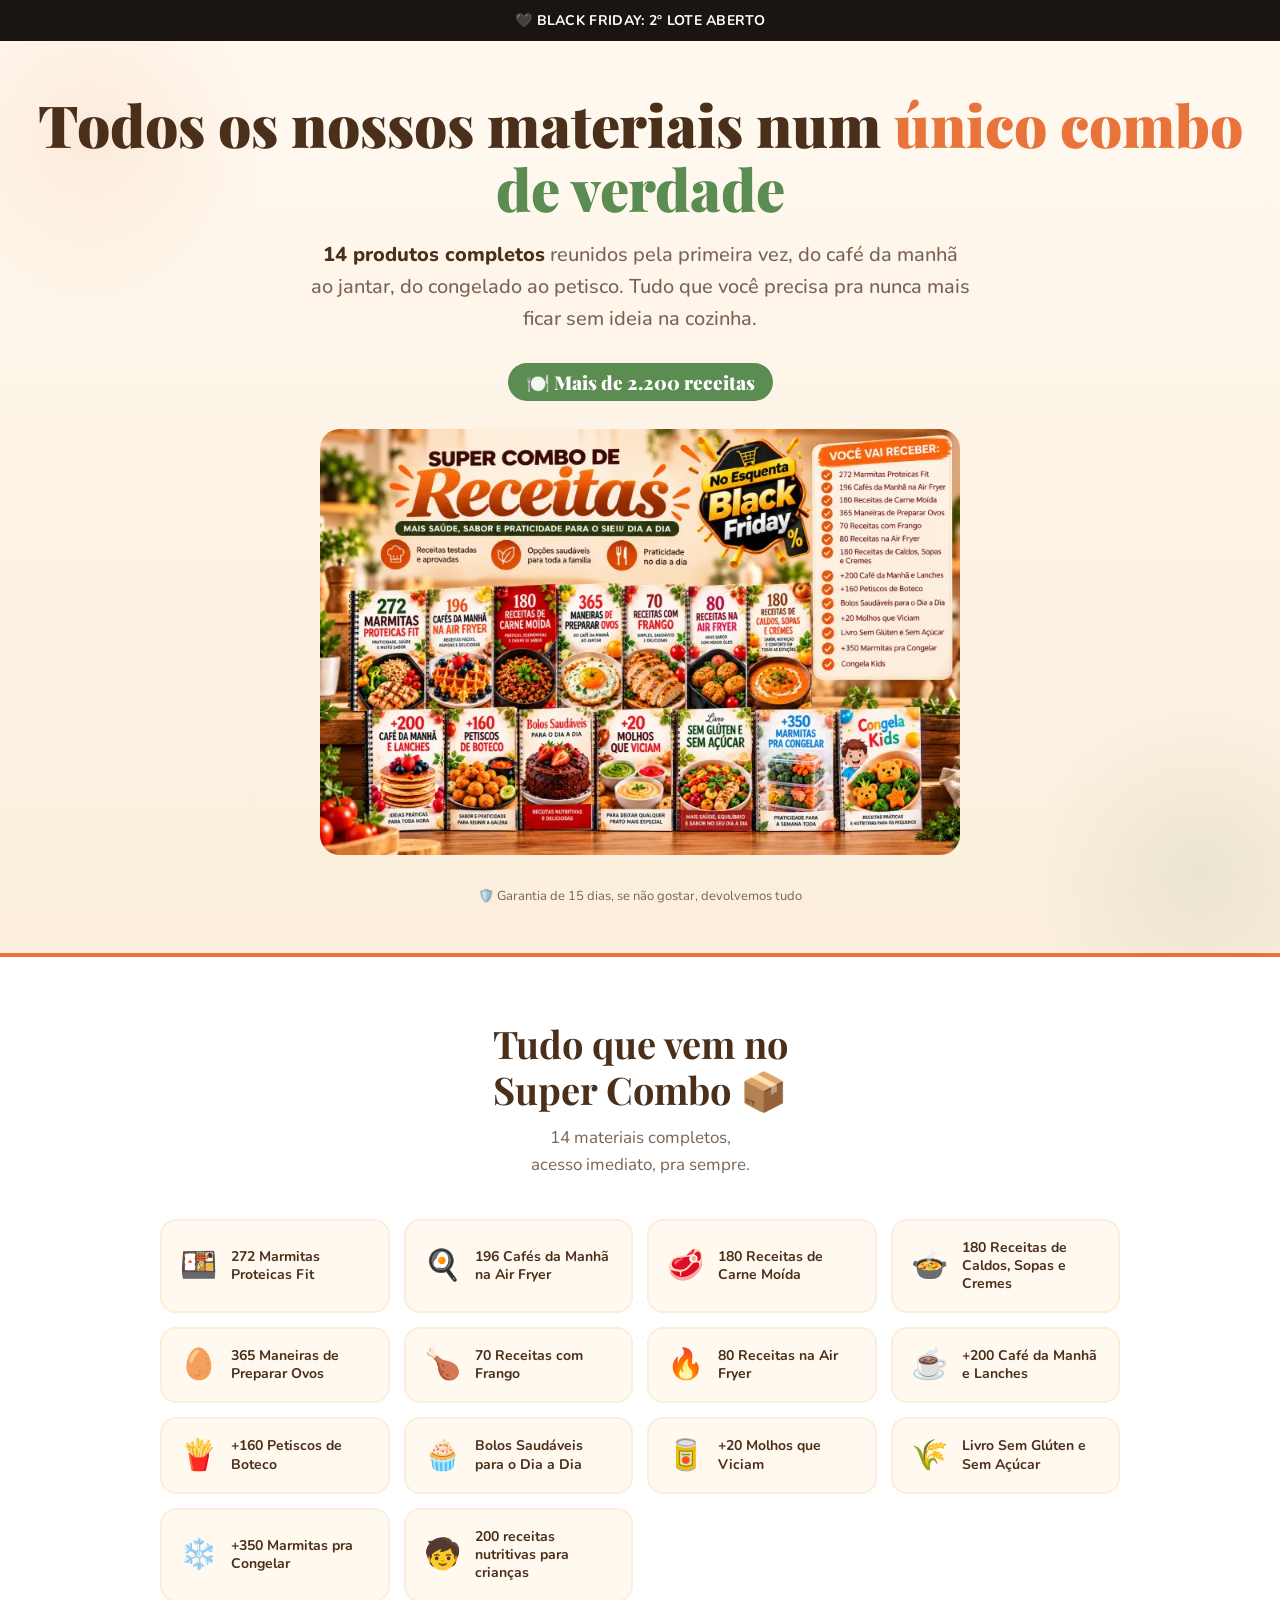
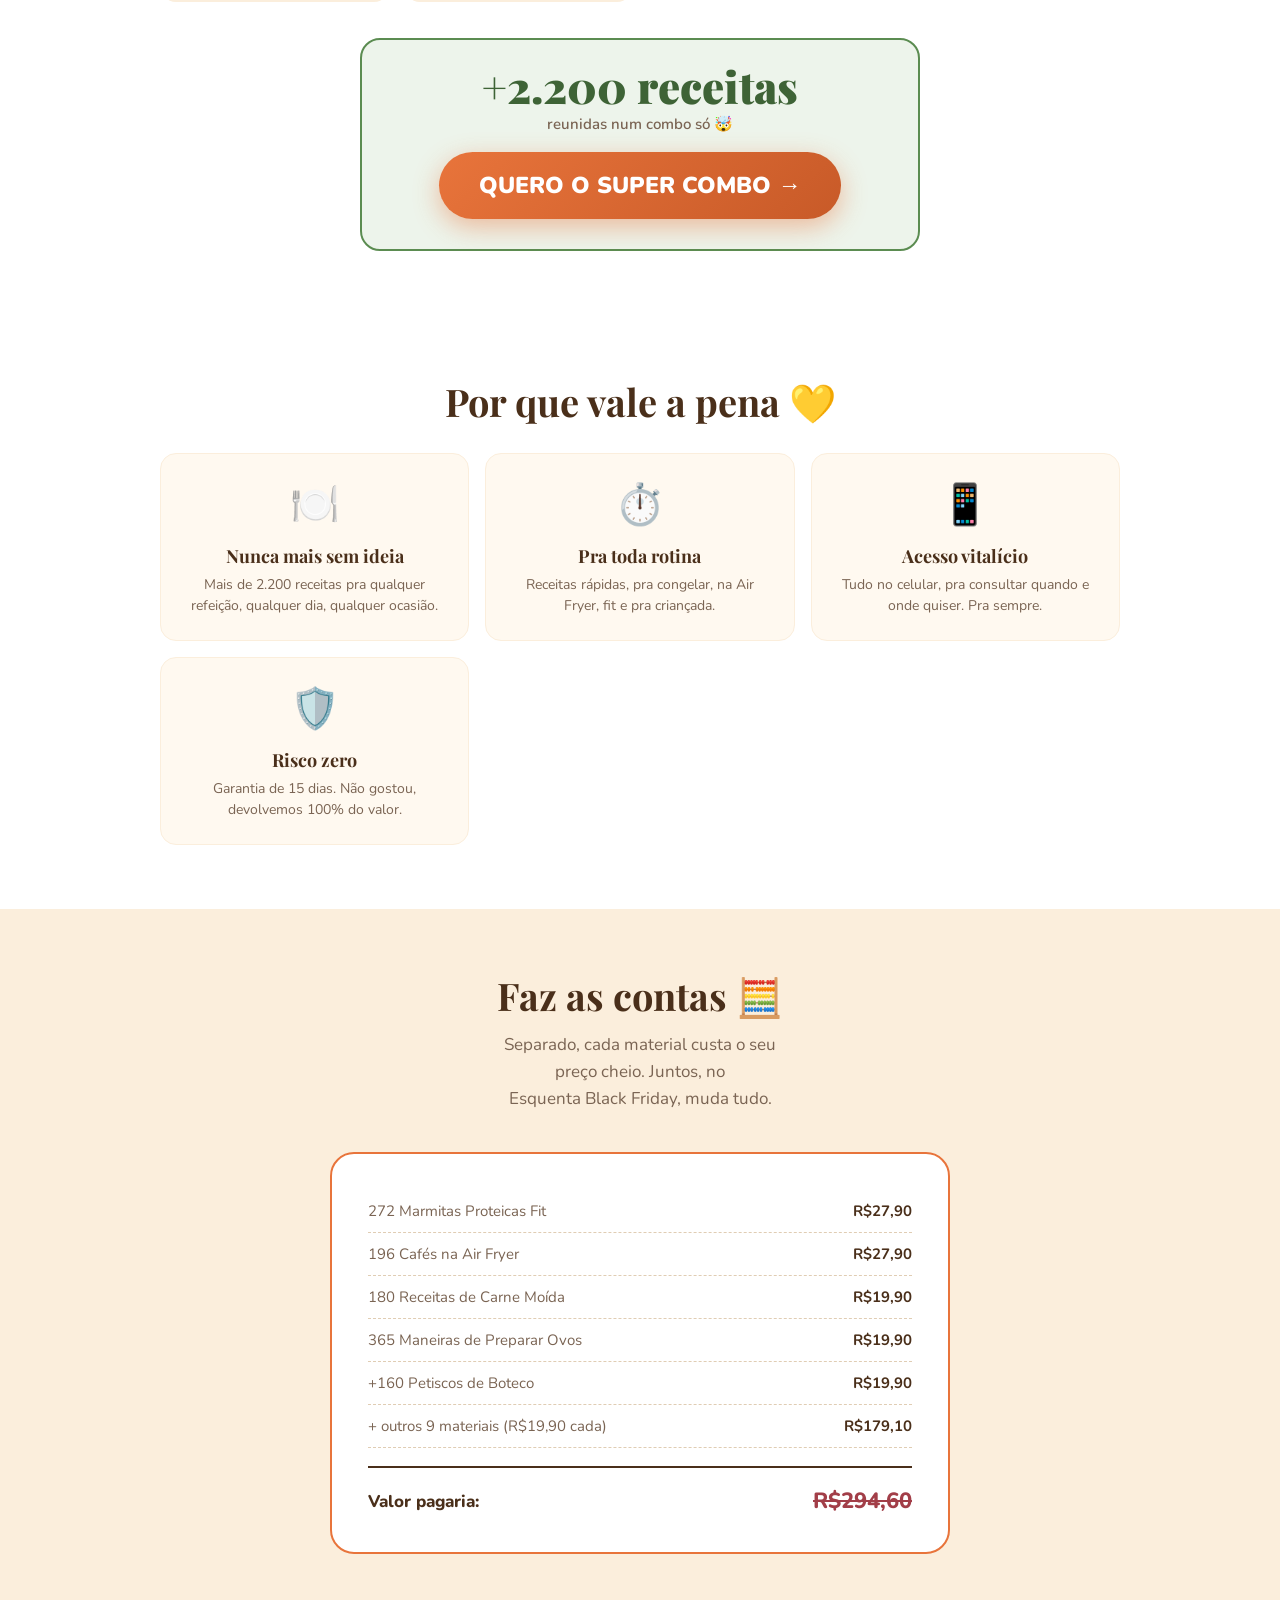
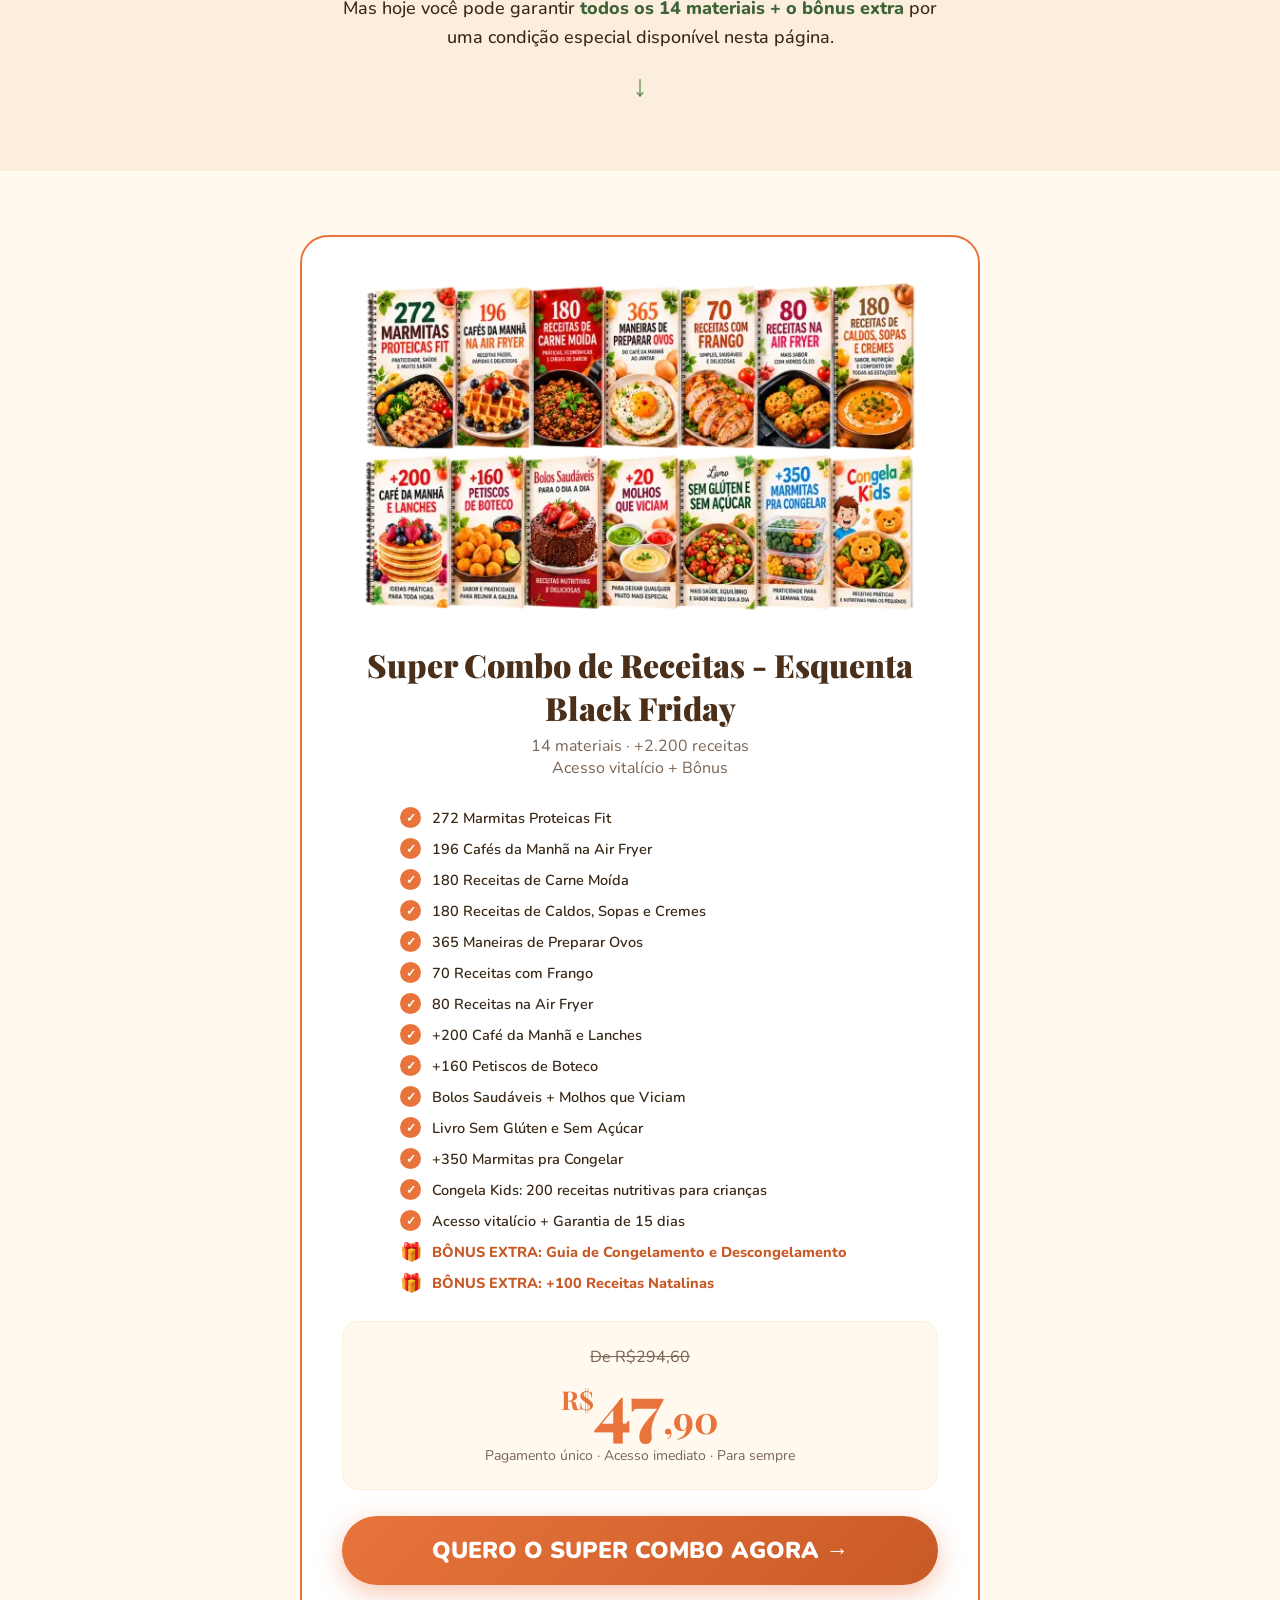
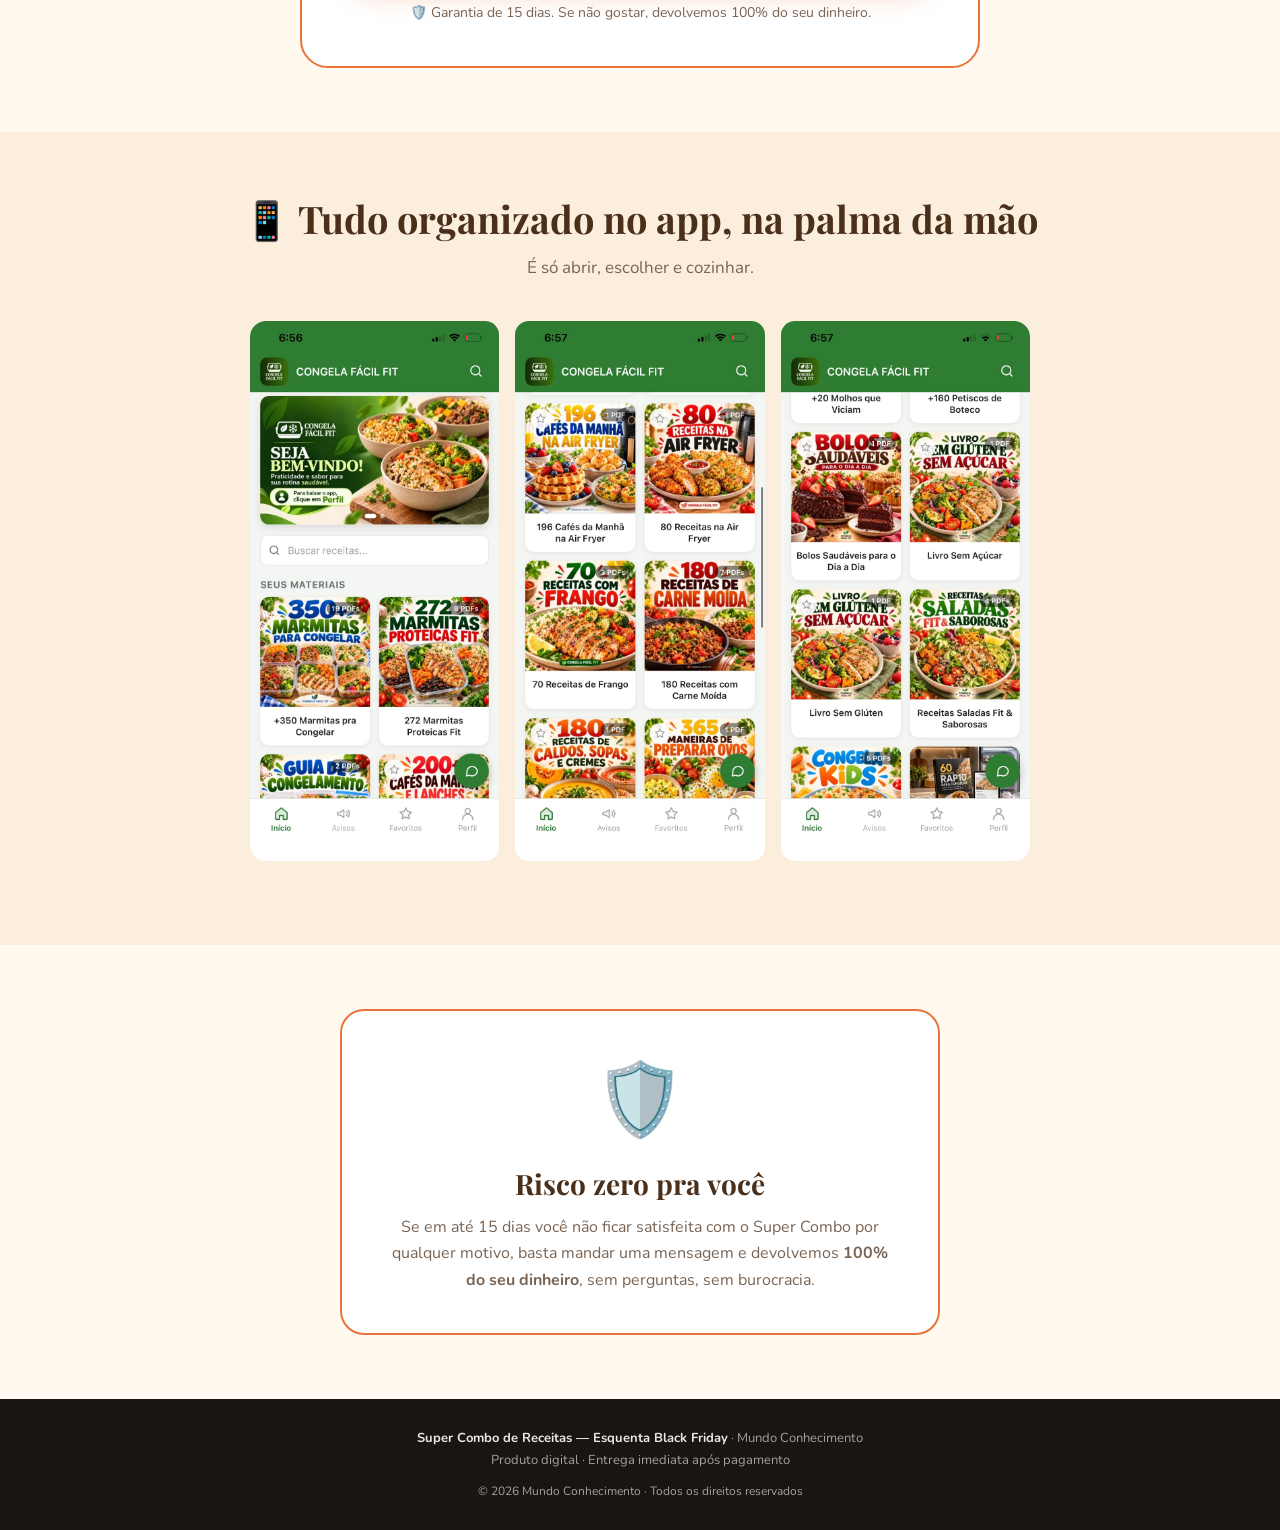
==== commit 937f008c: "natalzao" ====
--- a/index.html
+++ b/index.html
@@ -109,8 +109,9 @@
         <li>Livro Sem Glúten e Sem Açúcar</li>
         <li>+350 Marmitas pra Congelar</li>
         <li>Congela Kids: 200 receitas nutritivas para crianças</li>
+        <li>Acesso vitalício + Garantia de 15 dias</li>
         <li class="bonus">BÔNUS EXTRA: Guia de Congelamento e Descongelamento</li>
-        <li>Acesso vitalício + Garantia de 15 dias</li>
+        <li class="bonus">BÔNUS EXTRA: +100 Receitas Natalinas</li>
       </ul>
       <div class="preco-box">
         <div class="preco-de">De R$294,60</div>
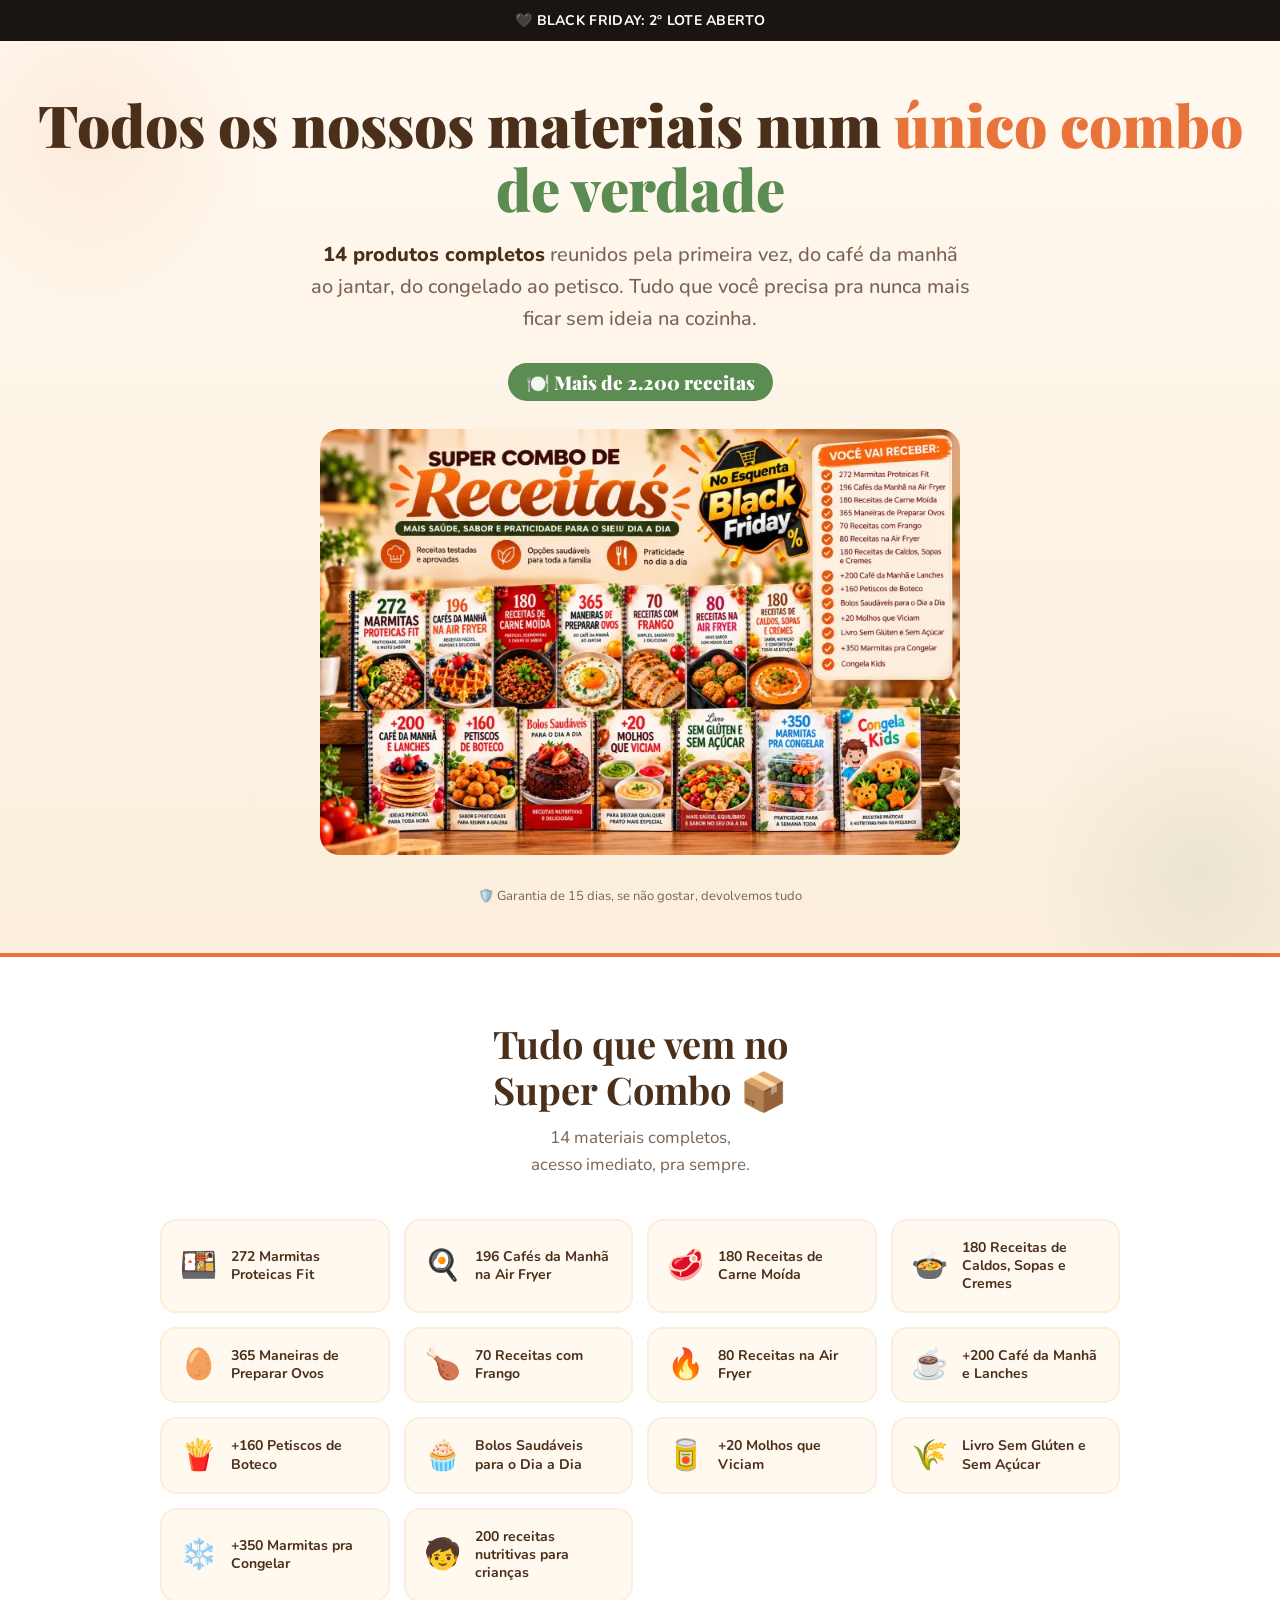
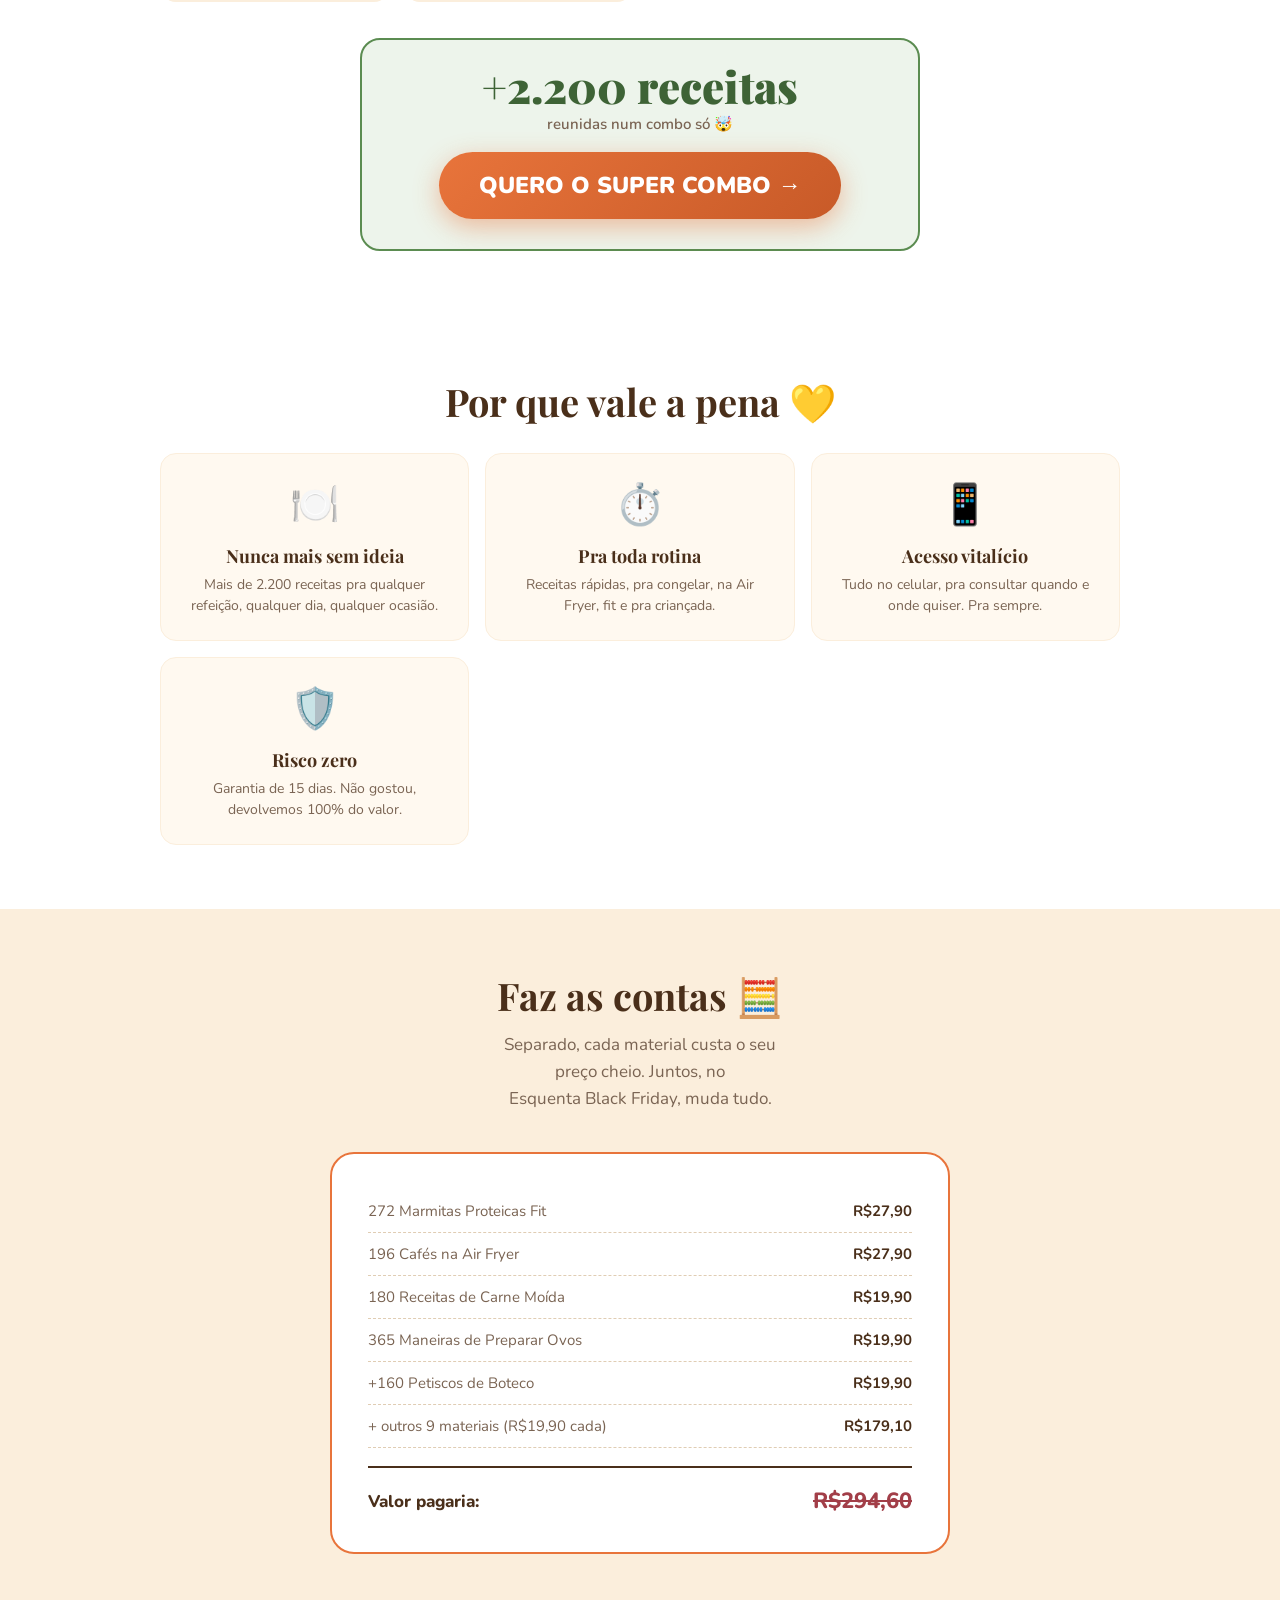
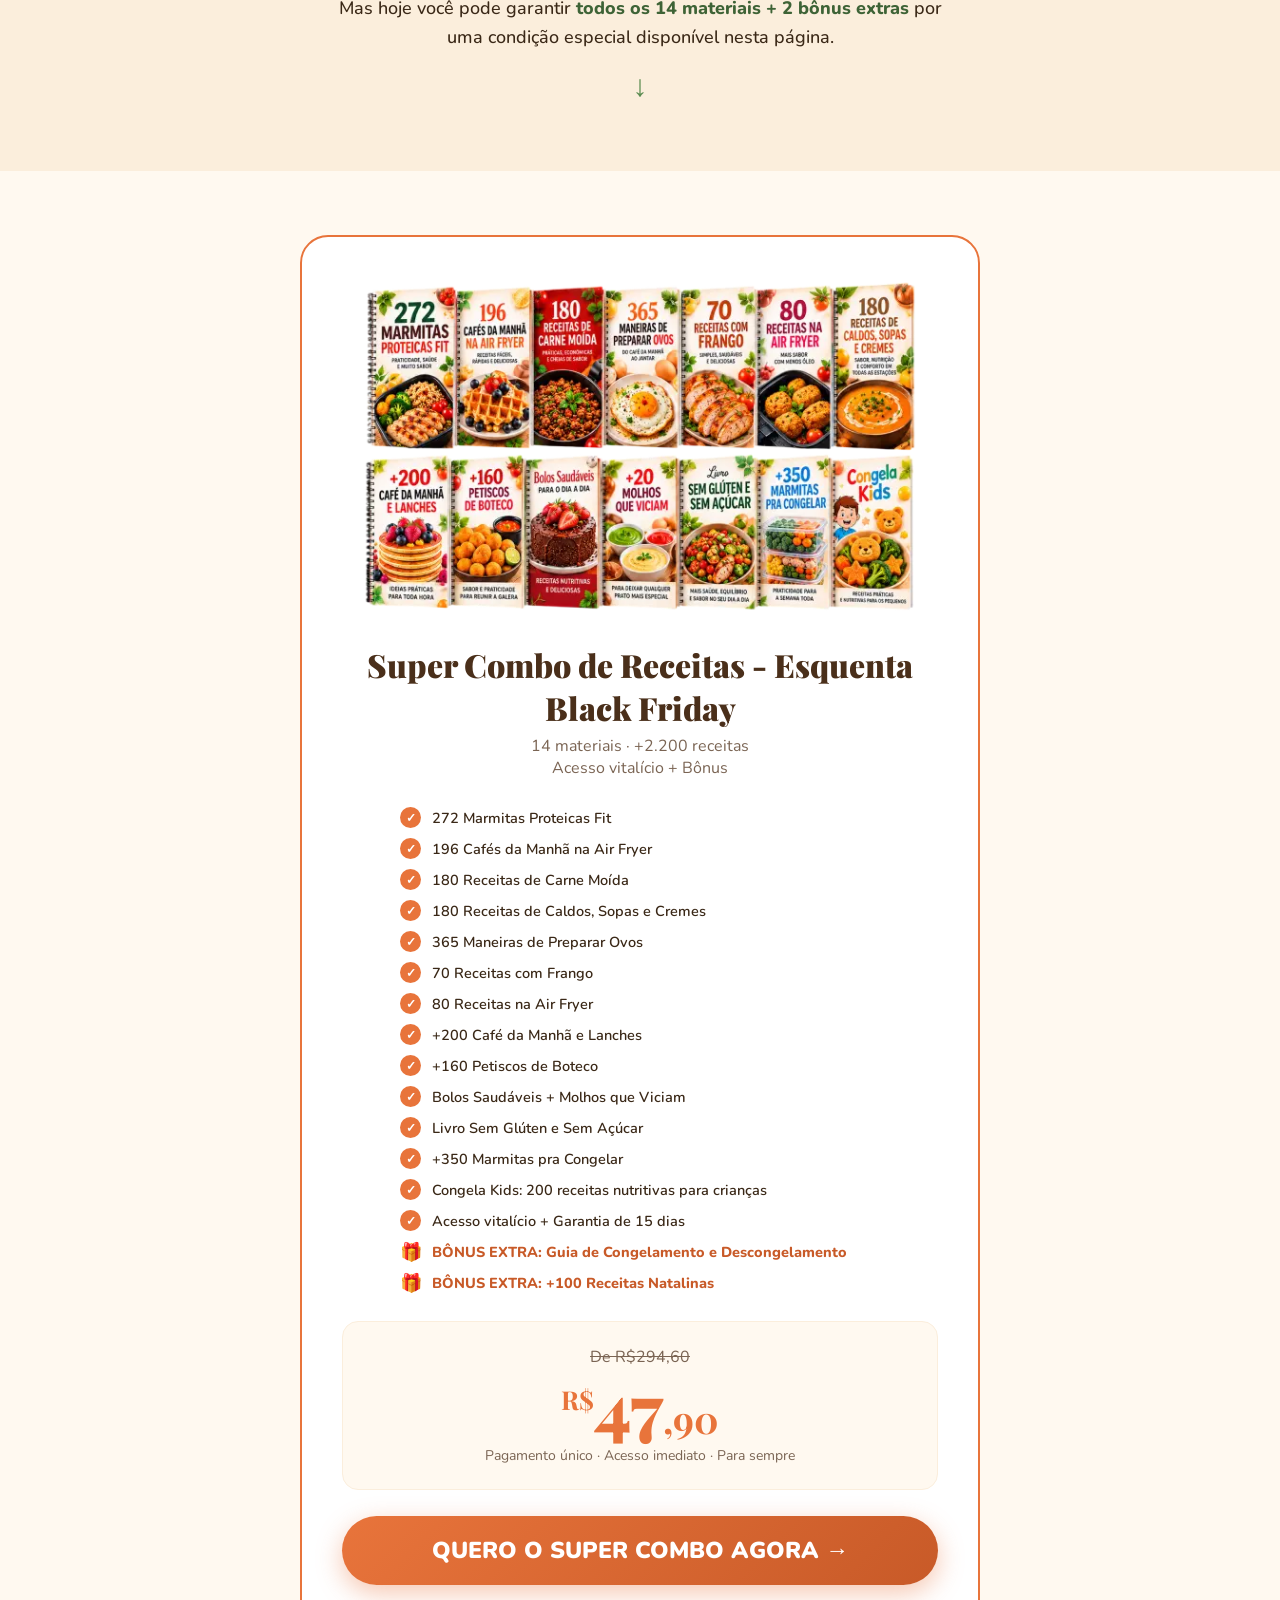
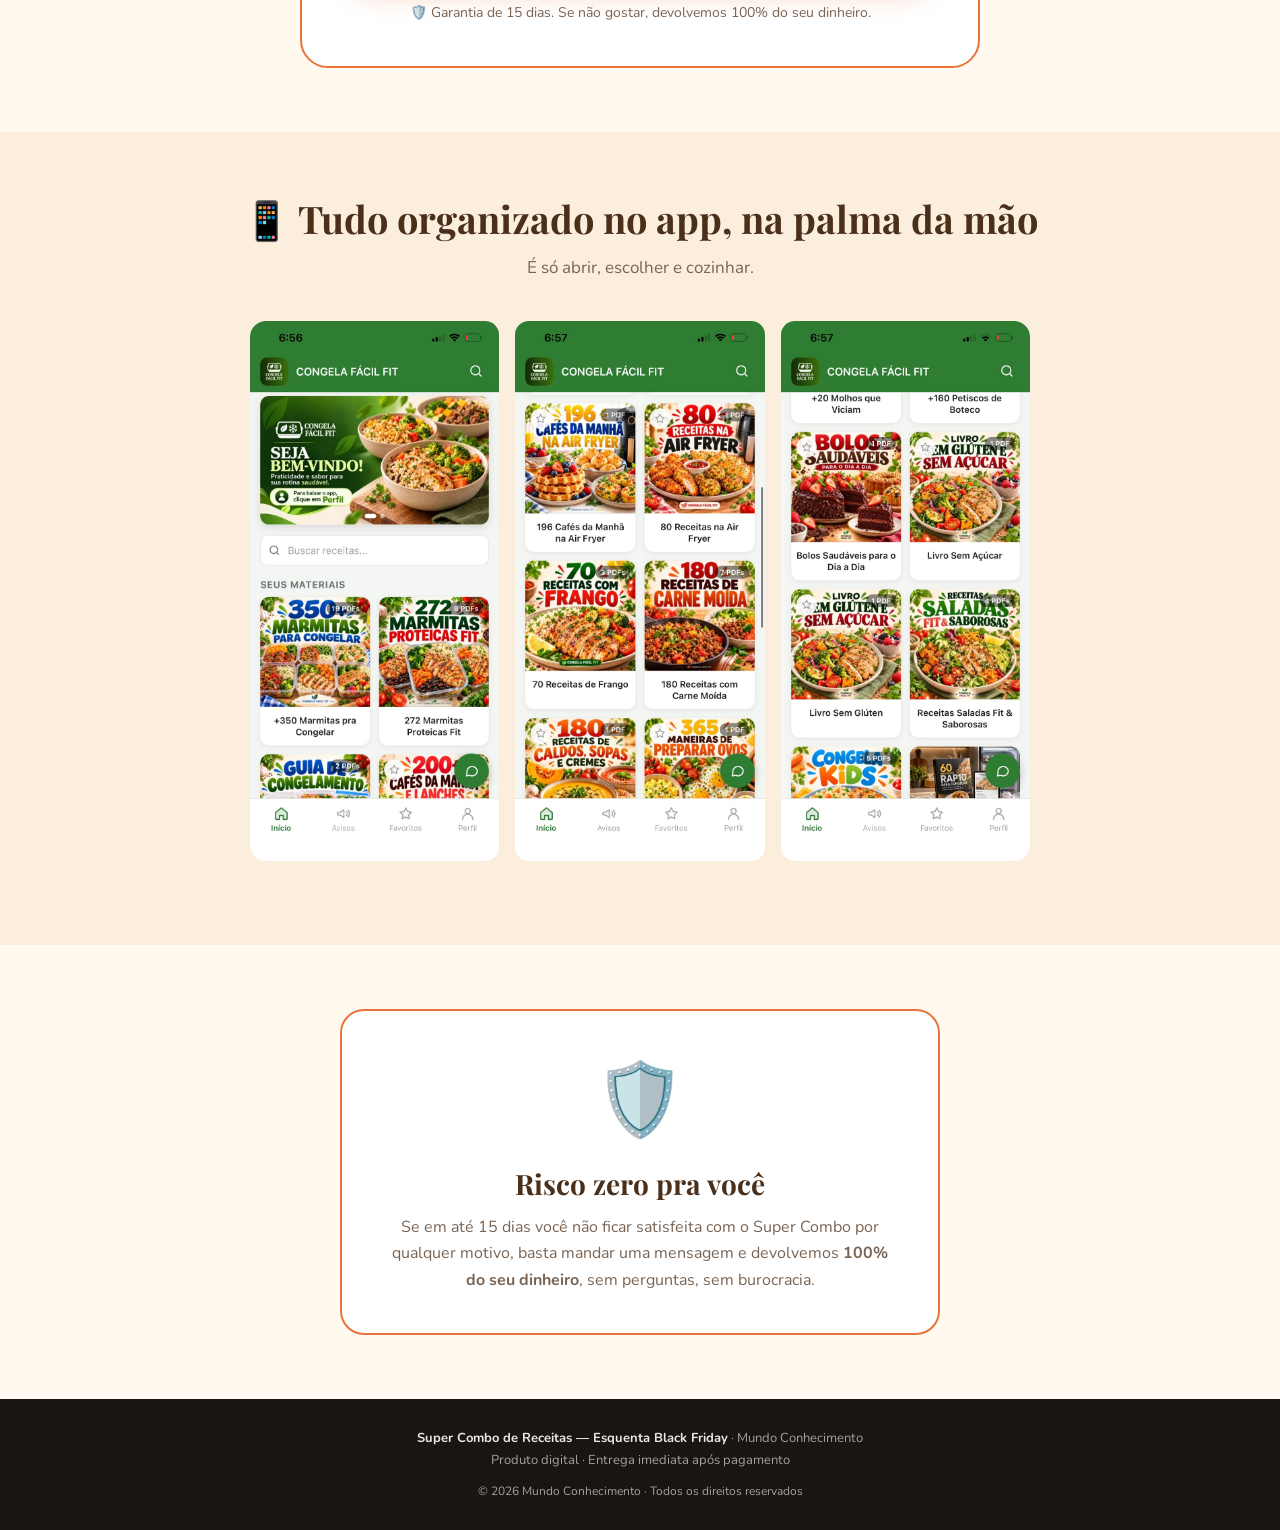
==== commit e4562c5d: "insta" ====
--- a/index.html
+++ b/index.html
@@ -82,7 +82,7 @@
       <div class="valor-total"><span>Valor pagaria:</span><span class="riscado">R$294,60</span></div>
     </div>
     <div class="ponte-oferta">
-      <p>Mas hoje você pode garantir <strong>todos os 14 materiais + o bônus extra</strong> por uma condição especial disponível nesta página.</p>
+      <p>Mas hoje você pode garantir <strong>todos os 14 materiais + 2 bônus extras</strong> por uma condição especial disponível nesta página.</p>
       <a href="#oferta" class="seta" aria-label="Ver oferta">↓</a>
     </div>
   </div>
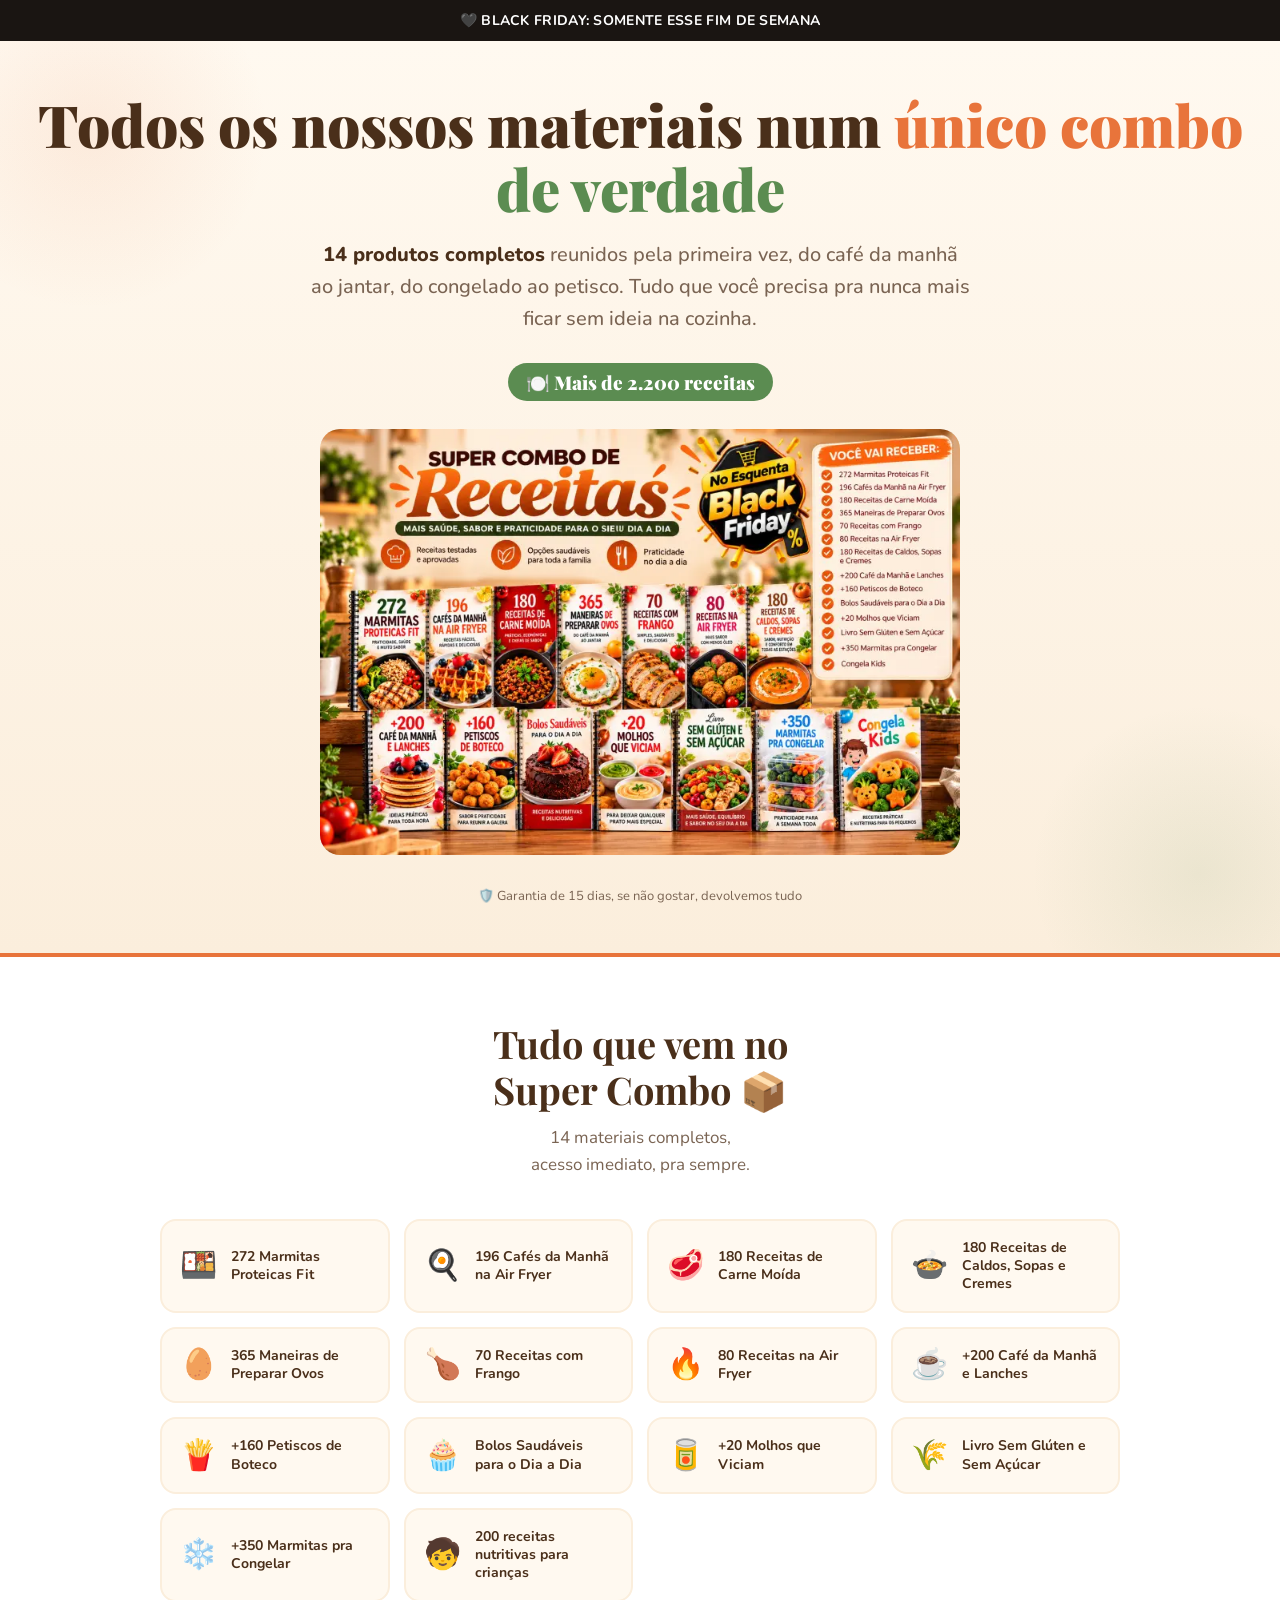
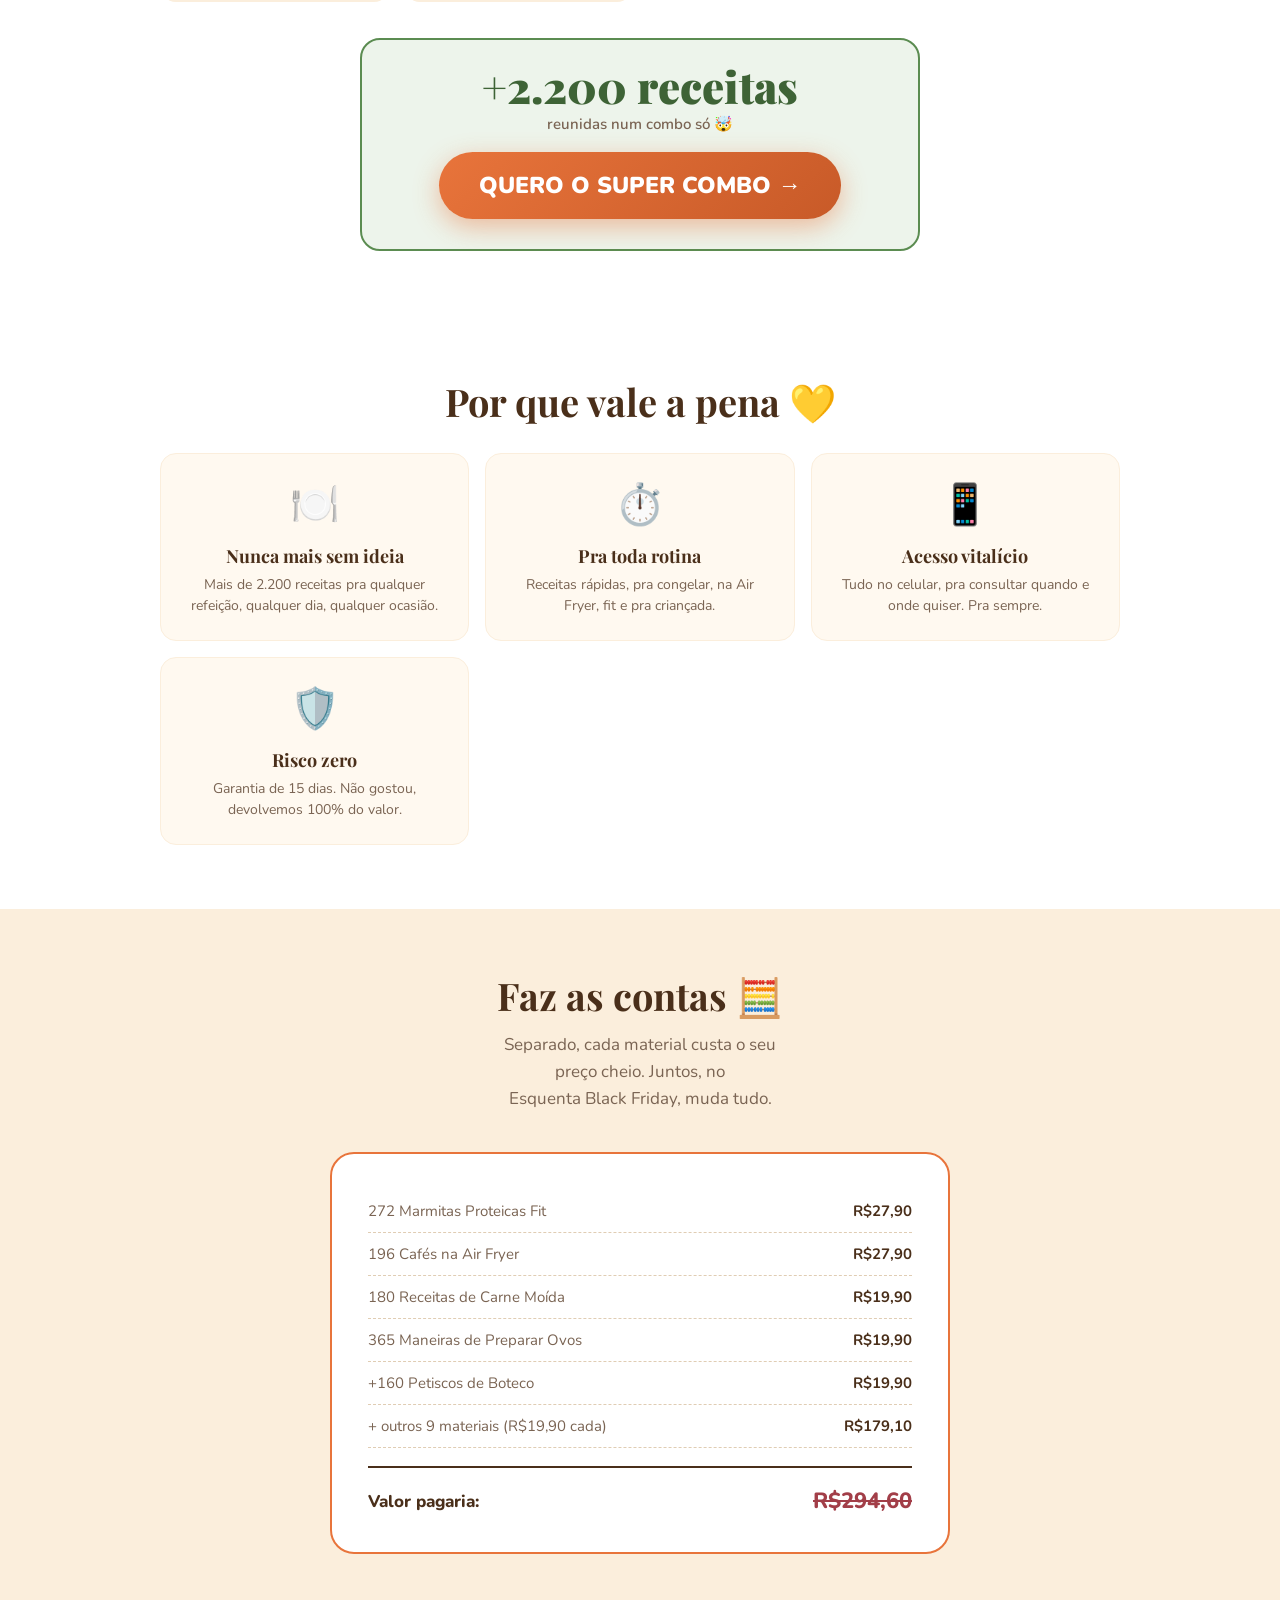
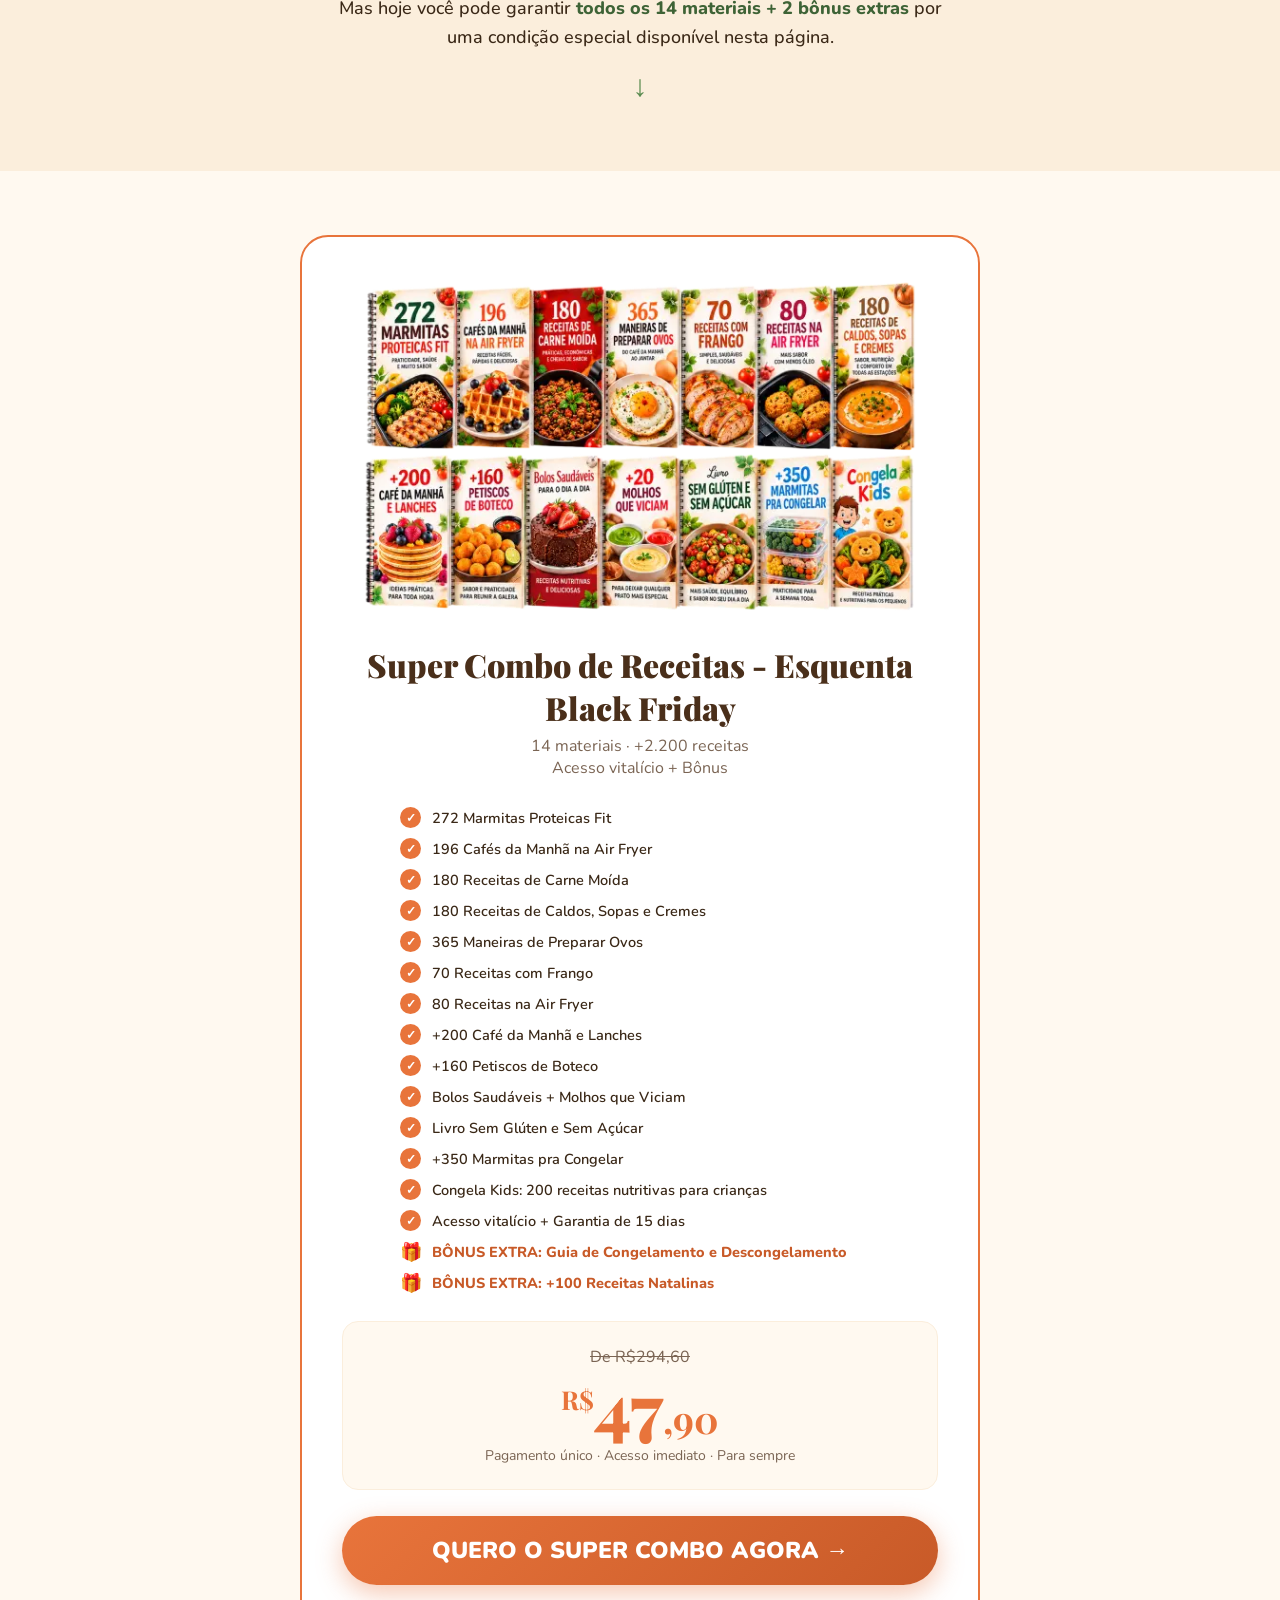
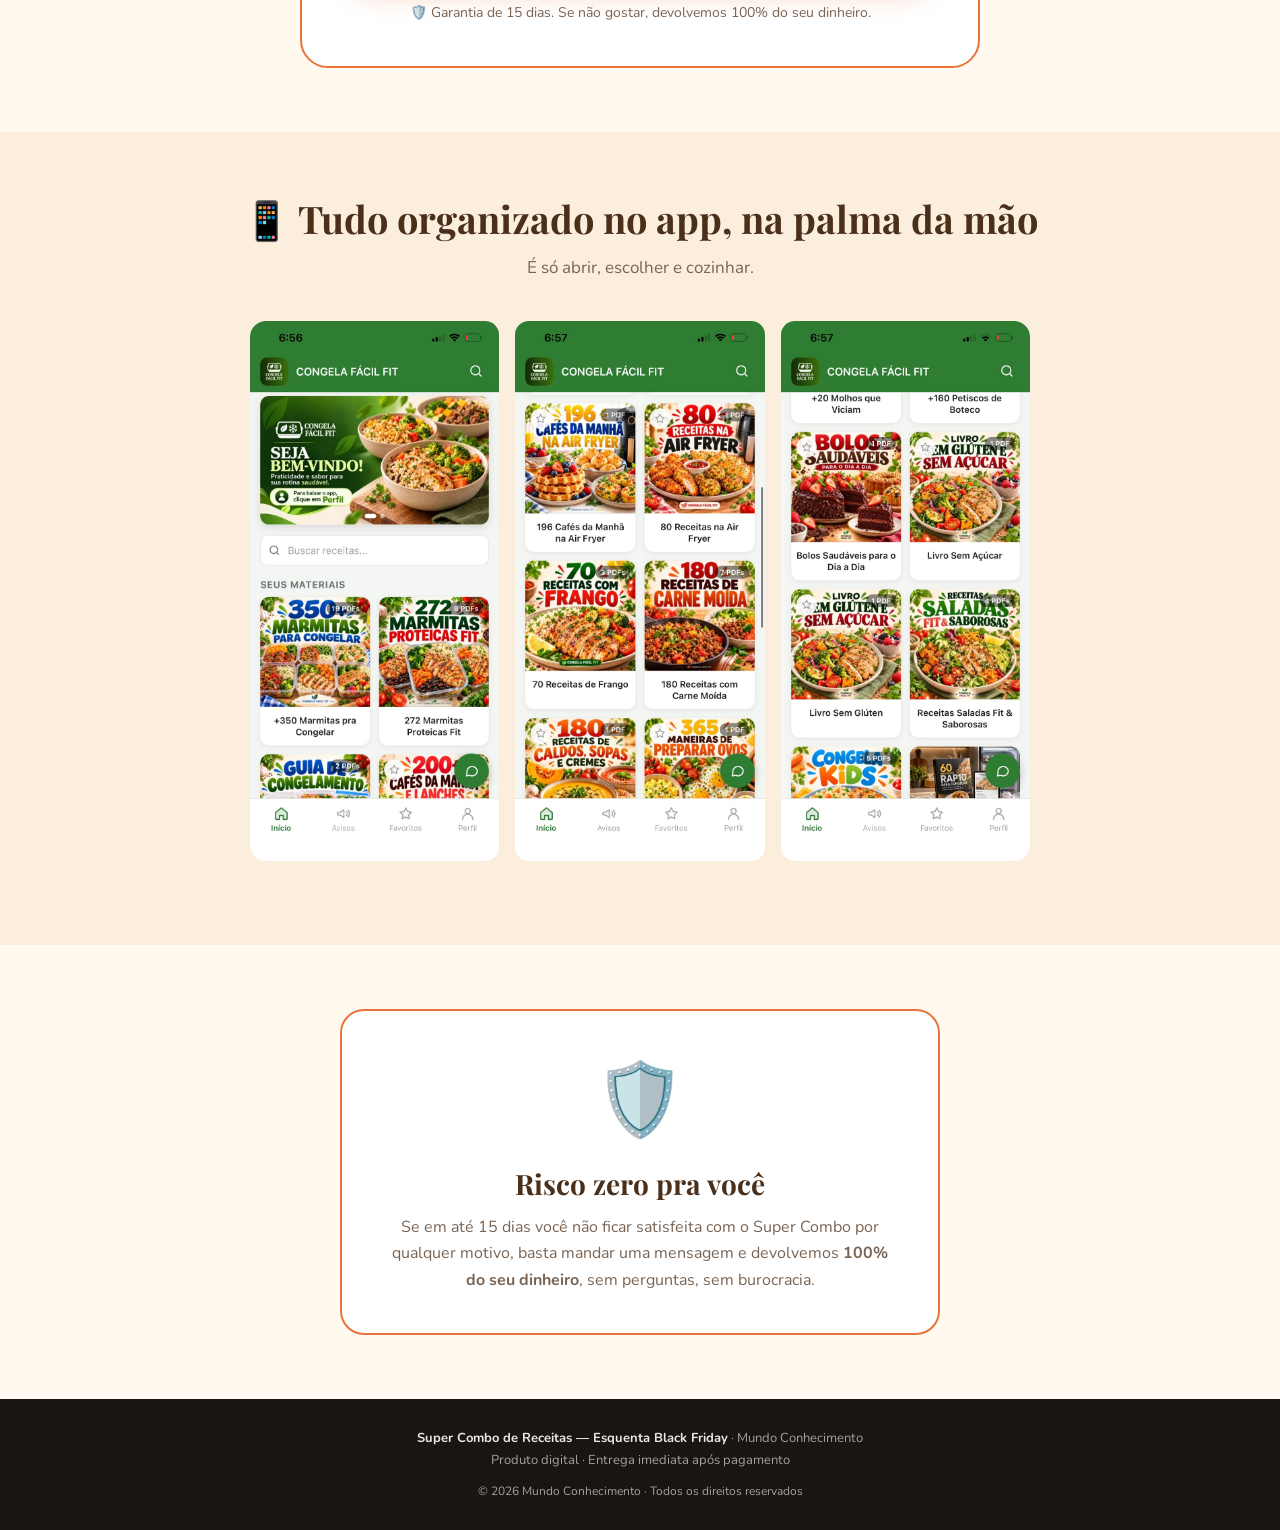
==== commit d9b86587: "insta2" ====
--- a/index.html
+++ b/index.html
@@ -10,7 +10,7 @@
 <body>
 
 <div class="topbar">
-  🖤 BLACK FRIDAY: <span id="topbarTexto">2º LOTE ACABA EM</span> <span class="contador" id="contadorLote">--:--:--</span>
+  🖤 BLACK FRIDAY: SOMENTE ESSE FIM DE SEMANA
 </div>
 
 <section class="hero">
